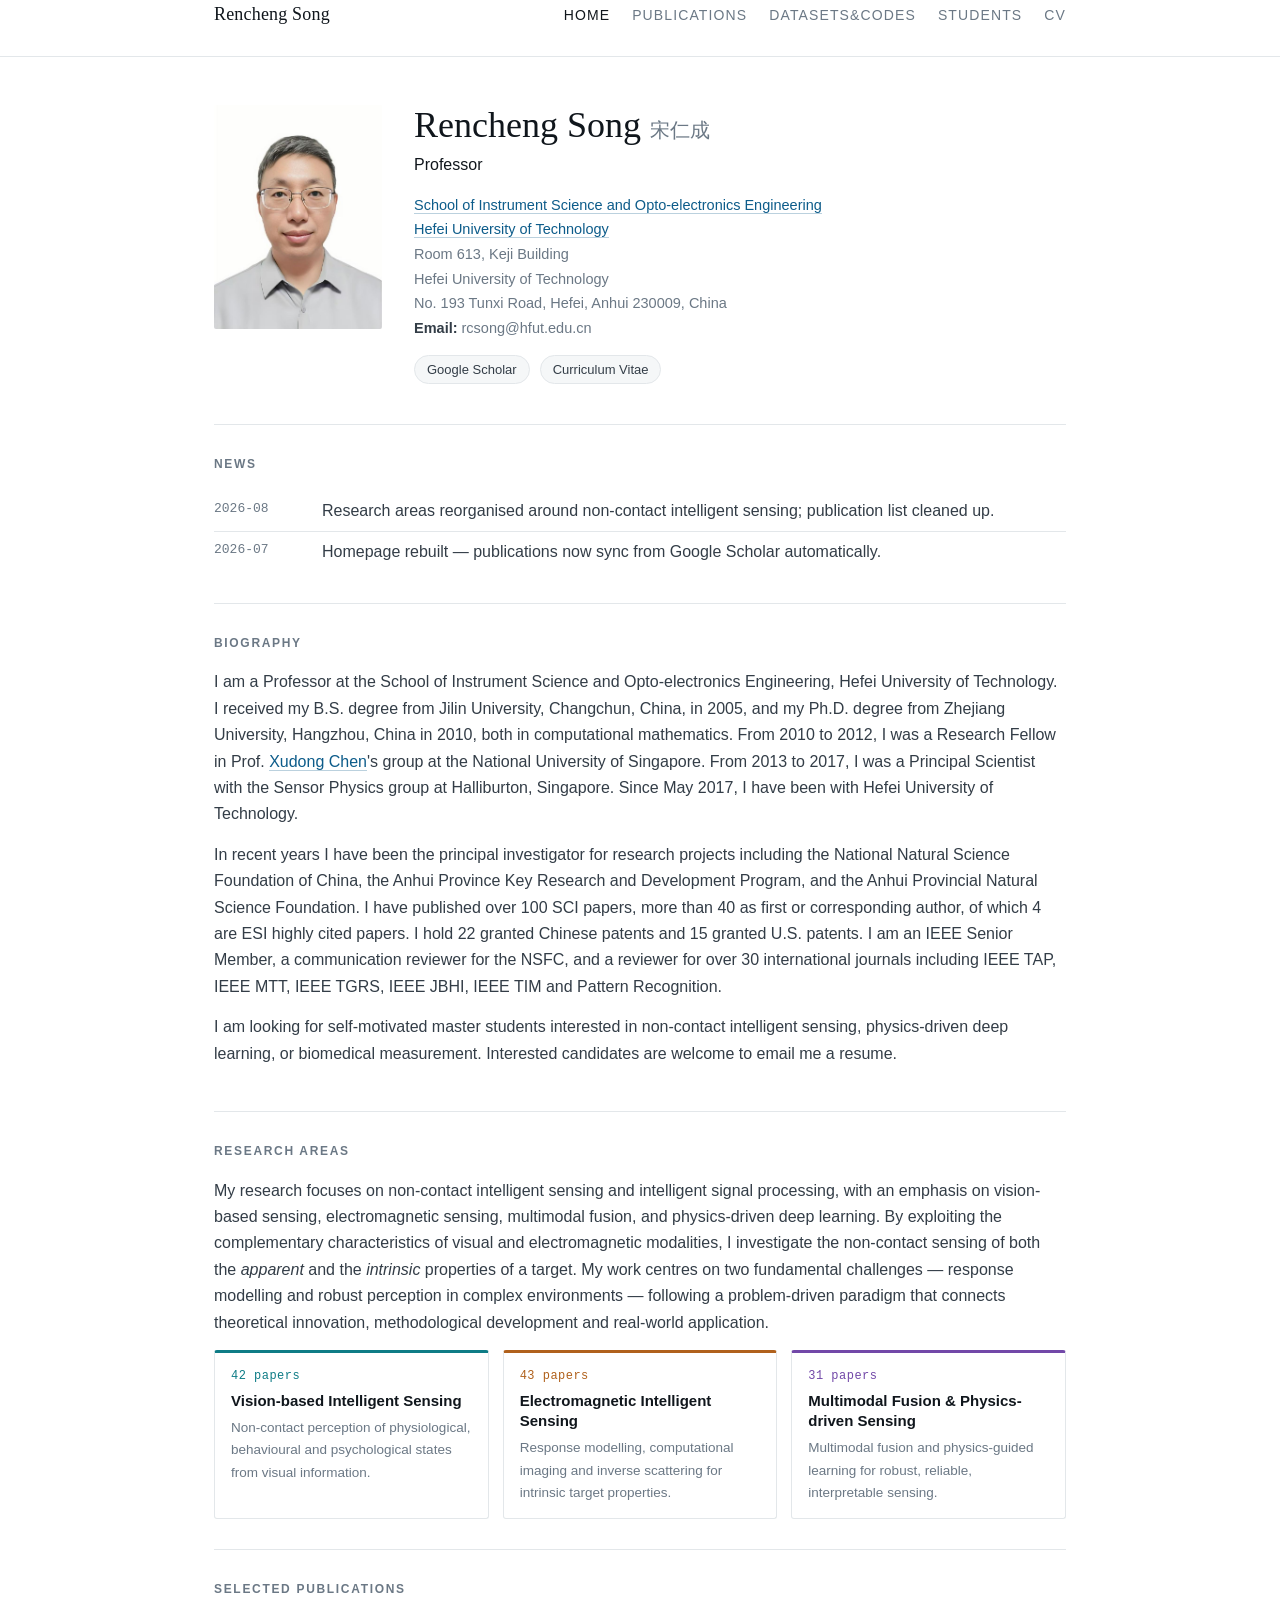
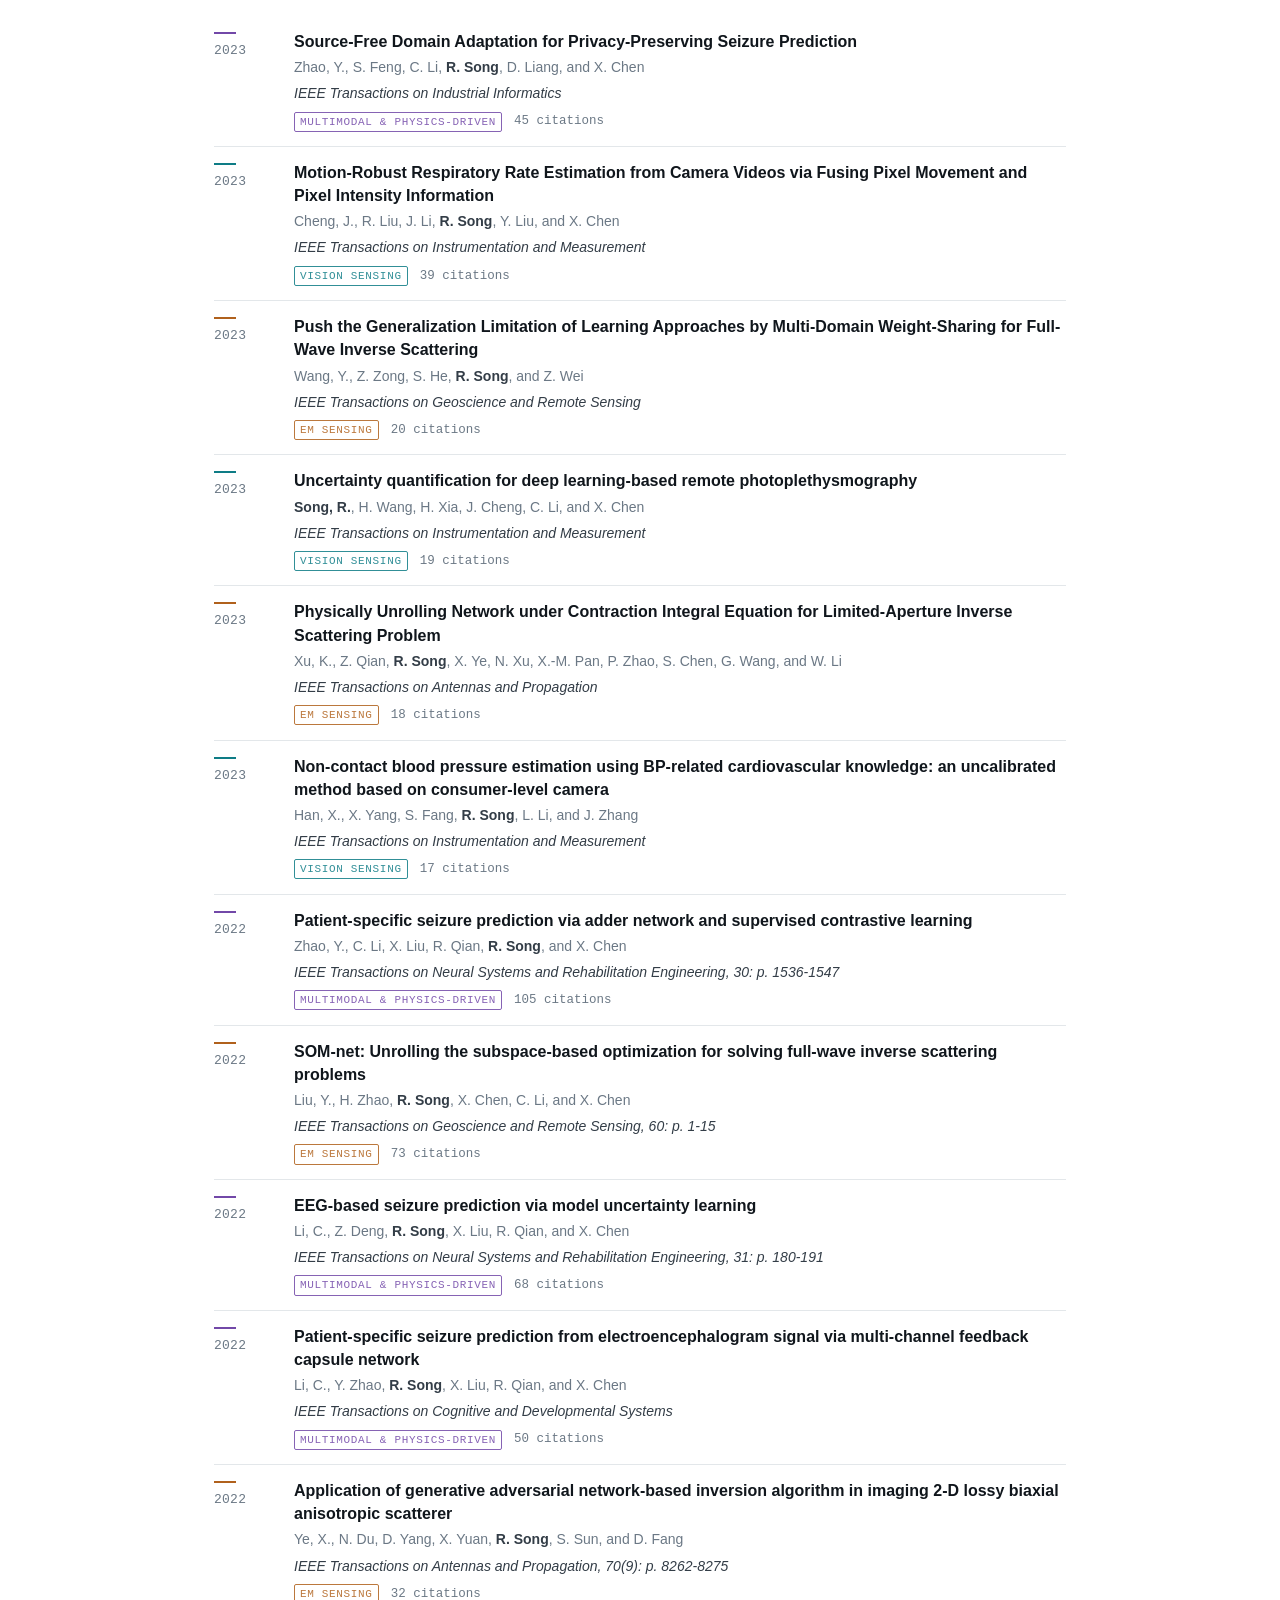
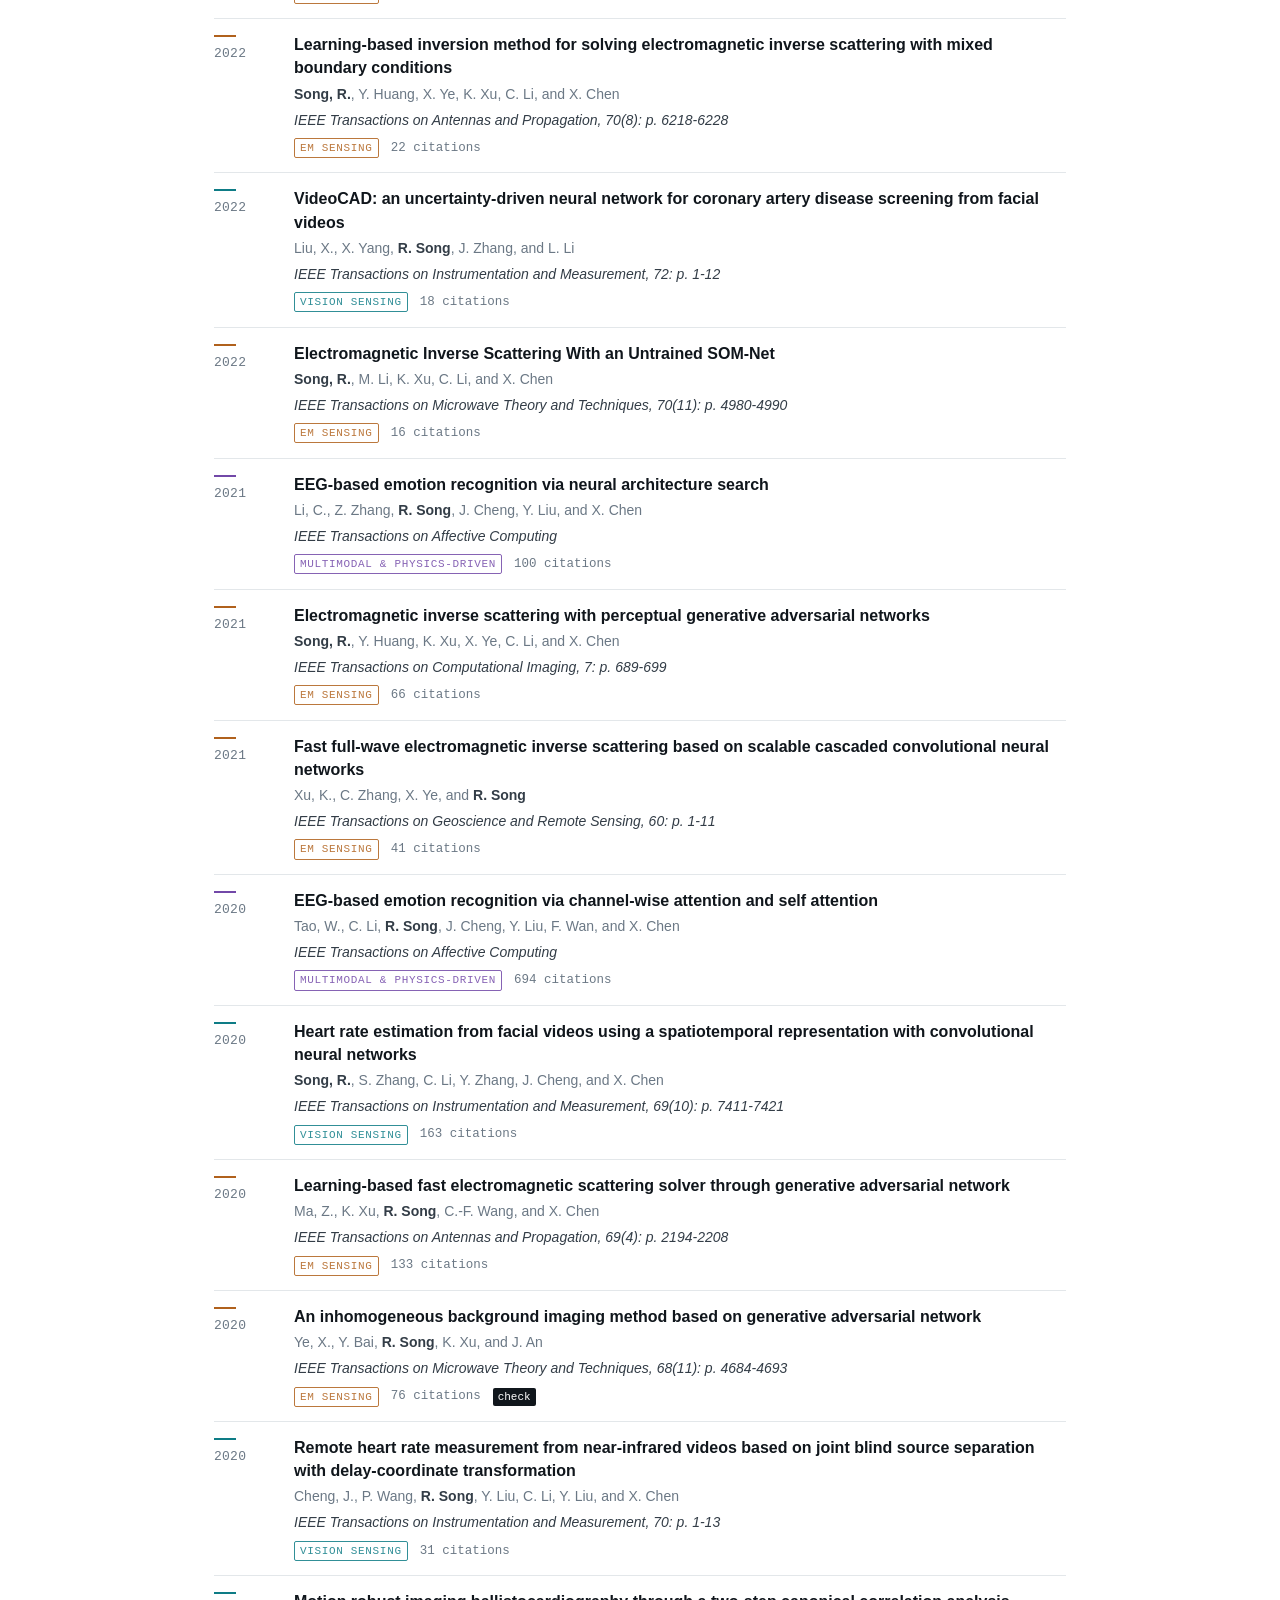
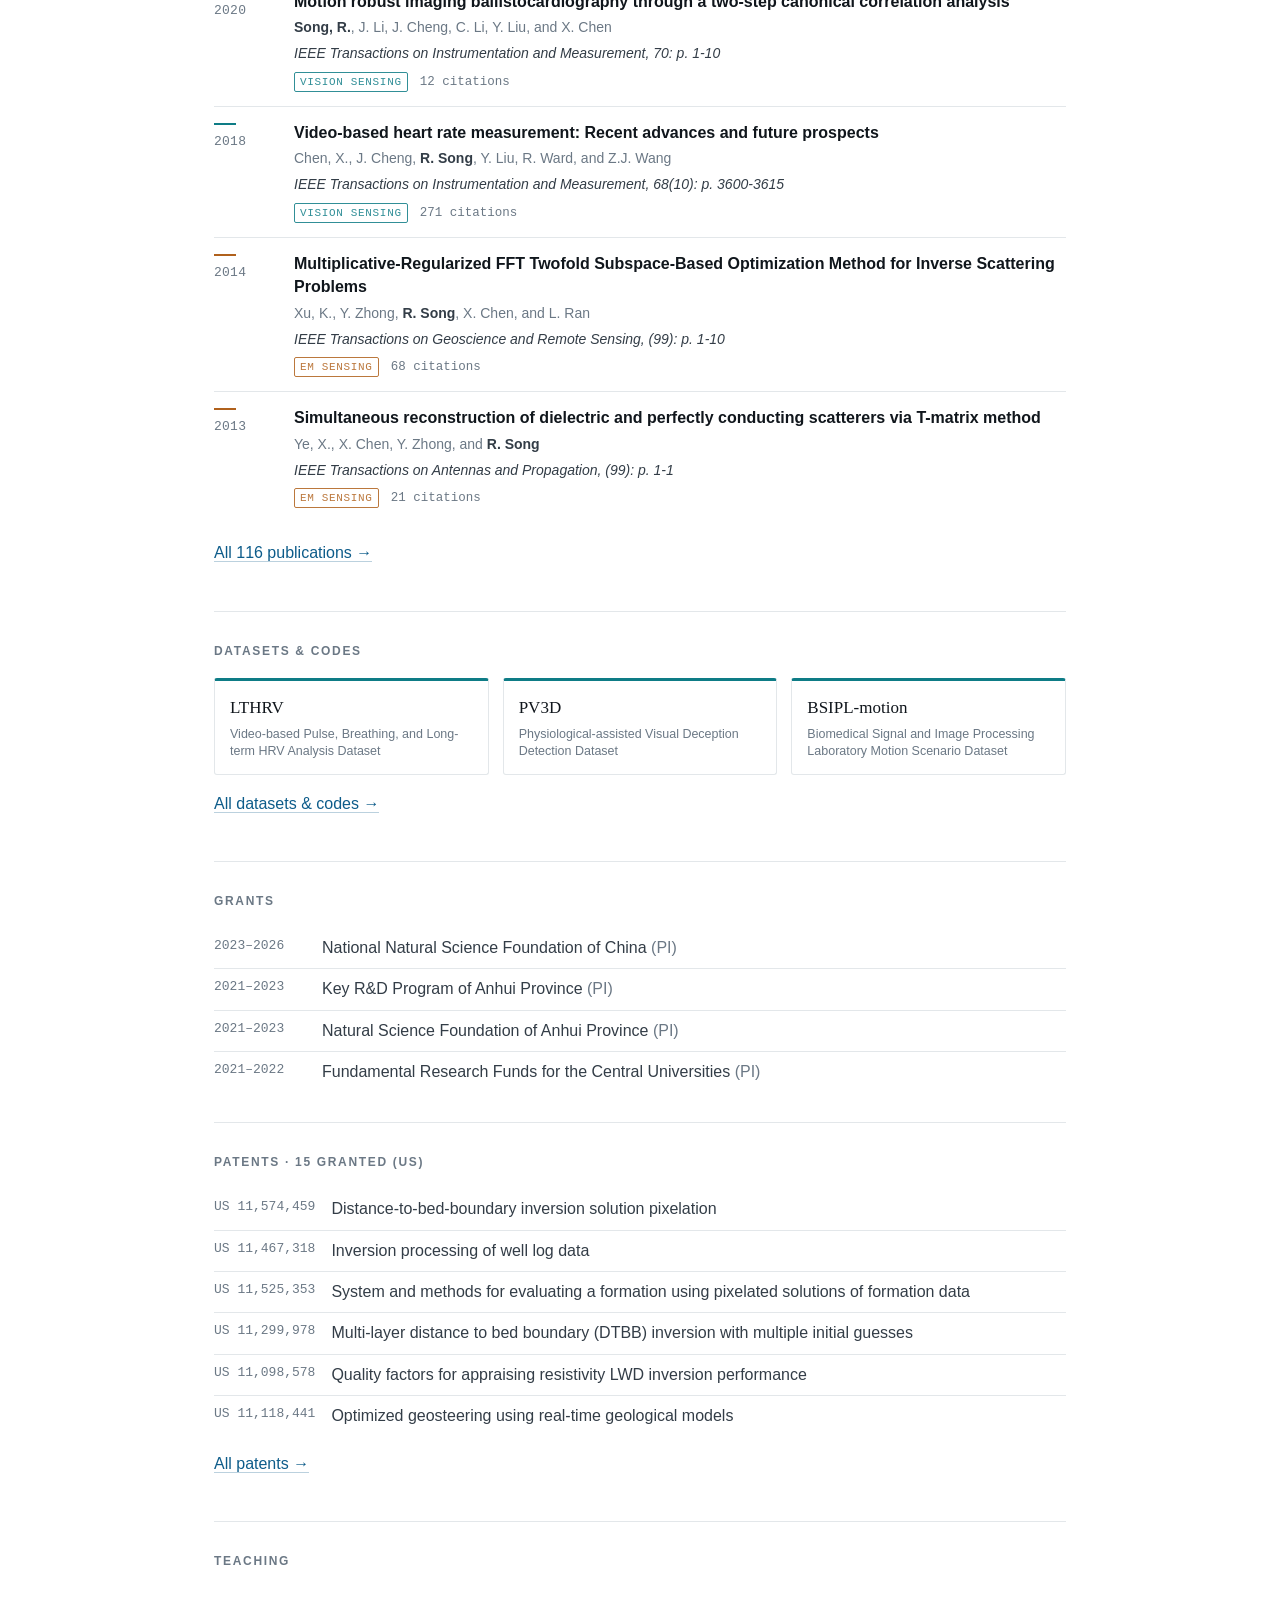
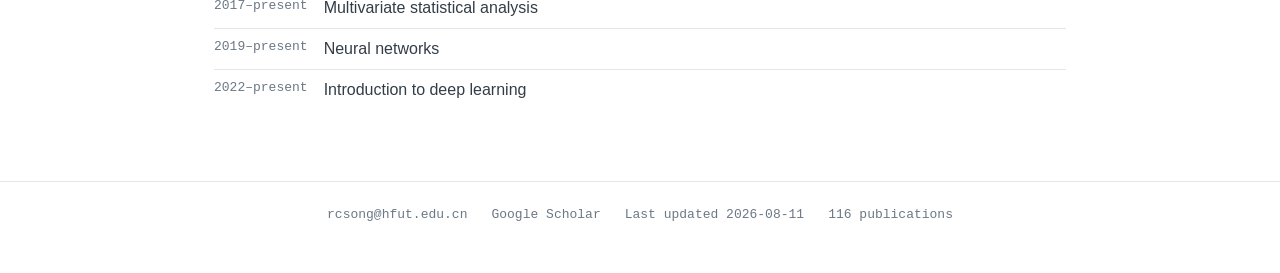
==== index.html @ c06c5b72 "build: regenerate pages" ====
<!DOCTYPE html>
<html lang="en">
<head>
<meta charset="utf-8">
<meta name="viewport" content="width=device-width, initial-scale=1">
<title>Rencheng Song — Professor, Hefei University of Technology</title>
<meta name="description" content="Rencheng Song (宋仁成), Professor at Hefei University of Technology. Intelligent perception, vision-based vital sign monitoring, electromagnetic inverse scattering.">
<link rel="canonical" href="https://renchengsong.github.io/">
<link rel="stylesheet" href="assets/css/style.css">
<meta property="og:title" content="Rencheng Song — Professor, Hefei University of Technology">
<meta property="og:type" content="profile">
<meta property="og:url" content="https://renchengsong.github.io/">
<script type="application/ld+json">{"@context": "https://schema.org", "@type": "Person", "name": "Rencheng Song", "alternateName": "宋仁成", "jobTitle": "Professor", "email": "mailto:rcsong@hfut.edu.cn", "url": "https://renchengsong.github.io", "affiliation": {"@type": "Organization", "name": "Hefei University of Technology"}, "sameAs": ["https://scholar.google.com/citations?user=GH-rVCUAAAAJ&hl=en"], "knowsAbout": ["Vision-based Intelligent Sensing", "Electromagnetic Intelligent Sensing", "Multimodal Fusion & Physics-driven Sensing"], "description": "116 peer-reviewed publications."}</script>
</head>
<body>

<div class="topbar"><div class="wrap">
  <a class="brand" href="index.html">Rencheng Song</a>
  <nav>
    <a href="index.html" aria-current="page">Home</a>
    <a href="publications.html">Publications</a>
    <a href="resources.html">Datasets&amp;Codes</a>
    <a href="students.html">Students</a>
    <a href="pdfs/Song_cv_hfut.pdf">CV</a>
  </nav>
</div></div>

<main class="wrap">
<div class="hero">
  <img src="pic/p2.jpeg" alt="Portrait of Rencheng Song" width="168" height="224">
  <div>
    <h1>Rencheng Song <span class="han">宋仁成</span></h1>
    <div class="role">Professor</div>
    <div class="meta">
<a href="https://yqkx.hfut.edu.cn/">School of Instrument Science and Opto-electronics Engineering</a><br><a href="https://en.hfut.edu.cn/">Hefei University of Technology</a><br>Room 613, Keji Building<br>Hefei University of Technology<br>No. 193 Tunxi Road, Hefei, Anhui 230009, China<br>      <strong>Email:</strong> rcsong@hfut.edu.cn
    </div>
    <div class="idlinks">
<a href="https://scholar.google.com/citations?user=GH-rVCUAAAAJ&amp;hl=en">Google Scholar</a><a href="pdfs/Song_cv_hfut.pdf">Curriculum Vitae</a>    </div>
  </div>
</div>

<section>
  <h2>News</h2>
  <ul class="plainlist">
<li><span class="when">2026-08</span><span>Research areas reorganised around non-contact intelligent sensing; publication list cleaned up.</span></li><li><span class="when">2026-07</span><span>Homepage rebuilt — publications now sync from Google Scholar automatically.</span></li>  </ul>
</section>

<section>
  <h2>Biography</h2>
  <p>I am a Professor at the School of Instrument Science and Opto-electronics Engineering,
Hefei University of Technology. I received my B.S. degree from Jilin University, Changchun,
China, in 2005, and my Ph.D. degree from Zhejiang University, Hangzhou, China in 2010, both
in computational mathematics. From 2010 to 2012, I was a Research Fellow in Prof.
<a href="https://www.ece.nus.edu.sg/stfpage/elechenx/">Xudong Chen</a>'s group at the National
University of Singapore. From 2013 to 2017, I was a Principal Scientist with the Sensor Physics
group at Halliburton, Singapore. Since May 2017, I have been with Hefei University of Technology.
</p>
  <p>In recent years I have been the principal investigator for research projects including the
National Natural Science Foundation of China, the Anhui Province Key Research and Development
Program, and the Anhui Provincial Natural Science Foundation. I have published over 100 SCI
papers, more than 40 as first or corresponding author, of which 4 are ESI highly cited papers.
I hold 22 granted Chinese patents and 15 granted U.S. patents. I am an IEEE Senior Member, a
communication reviewer for the NSFC, and a reviewer for over 30 international journals including
IEEE TAP, IEEE MTT, IEEE TGRS, IEEE JBHI, IEEE TIM and Pattern Recognition.
</p>
  <p>I am looking for self-motivated master students interested in non-contact intelligent sensing,
physics-driven deep learning, or biomedical measurement. Interested candidates are welcome to
email me a resume.
</p>
</section>

<section>
  <h2>Research areas</h2>
  <p>My research focuses on non-contact intelligent sensing and intelligent signal processing, with an
emphasis on vision-based sensing, electromagnetic sensing, multimodal fusion, and physics-driven
deep learning. By exploiting the complementary characteristics of visual and electromagnetic
modalities, I investigate the non-contact sensing of both the <i>apparent</i> and the
<i>intrinsic</i> properties of a target. My work centres on two fundamental challenges — response
modelling and robust perception in complex environments — following a problem-driven paradigm that
connects theoretical innovation, methodological development and real-world application.
</p>
  <div class="areas">
    <div class="area" style="--c: #0e7c86">
      <div class="n">42 papers</div>
      <h4>Vision-based Intelligent Sensing</h4>
      <p>Non-contact perception of physiological, behavioural and psychological states from visual information.</p>
    </div>
    <div class="area" style="--c: #b0611c">
      <div class="n">43 papers</div>
      <h4>Electromagnetic Intelligent Sensing</h4>
      <p>Response modelling, computational imaging and inverse scattering for intrinsic target properties.</p>
    </div>
    <div class="area" style="--c: #7248a8">
      <div class="n">31 papers</div>
      <h4>Multimodal Fusion &amp; Physics-driven Sensing</h4>
      <p>Multimodal fusion and physics-guided learning for robust, reliable, interpretable sensing.</p>
    </div>
  </div>
</section>

<section>
  <h2>Selected publications</h2>
<ol class="pubs">
  <li class="pub" data-cat="fusion" style="--c: #7248a8">
    <div class="year">2023</div>
    <div>
      <div class="t">Source-Free Domain Adaptation for Privacy-Preserving Seizure Prediction</div>
      <div class="a">Zhao, Y., S. Feng, C. Li, <span class="me">R. Song</span>, D. Liang, and X. Chen</div>
      <div class="v">IEEE Transactions on Industrial Informatics</div>
      <div class="x">
        <span class="tag">Multimodal &amp; physics-driven</span>
<span class="cited">45 citations</span>      </div>
    </div>
  </li>
  <li class="pub" data-cat="vision" style="--c: #0e7c86">
    <div class="year">2023</div>
    <div>
      <div class="t">Motion-Robust Respiratory Rate Estimation from Camera Videos via Fusing Pixel Movement and Pixel Intensity Information</div>
      <div class="a">Cheng, J., R. Liu, J. Li, <span class="me">R. Song</span>, Y. Liu, and X. Chen</div>
      <div class="v">IEEE Transactions on Instrumentation and Measurement</div>
      <div class="x">
        <span class="tag">Vision sensing</span>
<span class="cited">39 citations</span>      </div>
    </div>
  </li>
  <li class="pub" data-cat="em" style="--c: #b0611c">
    <div class="year">2023</div>
    <div>
      <div class="t">Push the Generalization Limitation of Learning Approaches by Multi-Domain Weight-Sharing for Full-Wave Inverse Scattering</div>
      <div class="a">Wang, Y., Z. Zong, S. He, <span class="me">R. Song</span>, and Z. Wei</div>
      <div class="v">IEEE Transactions on Geoscience and Remote Sensing</div>
      <div class="x">
        <span class="tag">EM sensing</span>
<span class="cited">20 citations</span>      </div>
    </div>
  </li>
  <li class="pub" data-cat="vision" style="--c: #0e7c86">
    <div class="year">2023</div>
    <div>
      <div class="t">Uncertainty quantification for deep learning-based remote photoplethysmography</div>
      <div class="a"><span class="me">Song, R.</span>, H. Wang, H. Xia, J. Cheng, C. Li, and X. Chen</div>
      <div class="v">IEEE Transactions on Instrumentation and Measurement</div>
      <div class="x">
        <span class="tag">Vision sensing</span>
<span class="cited">19 citations</span>      </div>
    </div>
  </li>
  <li class="pub" data-cat="em" style="--c: #b0611c">
    <div class="year">2023</div>
    <div>
      <div class="t">Physically Unrolling Network under Contraction Integral Equation for Limited-Aperture Inverse Scattering Problem</div>
      <div class="a">Xu, K., Z. Qian, <span class="me">R. Song</span>, X. Ye, N. Xu, X.-M. Pan, P. Zhao, S. Chen, G. Wang, and W. Li</div>
      <div class="v">IEEE Transactions on Antennas and Propagation</div>
      <div class="x">
        <span class="tag">EM sensing</span>
<span class="cited">18 citations</span>      </div>
    </div>
  </li>
  <li class="pub" data-cat="vision" style="--c: #0e7c86">
    <div class="year">2023</div>
    <div>
      <div class="t">Non-contact blood pressure estimation using BP-related cardiovascular knowledge: an uncalibrated method based on consumer-level camera</div>
      <div class="a">Han, X., X. Yang, S. Fang, <span class="me">R. Song</span>, L. Li, and J. Zhang</div>
      <div class="v">IEEE Transactions on Instrumentation and Measurement</div>
      <div class="x">
        <span class="tag">Vision sensing</span>
<span class="cited">17 citations</span>      </div>
    </div>
  </li>
  <li class="pub" data-cat="fusion" style="--c: #7248a8">
    <div class="year">2022</div>
    <div>
      <div class="t">Patient-specific seizure prediction via adder network and supervised contrastive learning</div>
      <div class="a">Zhao, Y., C. Li, X. Liu, R. Qian, <span class="me">R. Song</span>, and X. Chen</div>
      <div class="v">IEEE Transactions on Neural Systems and Rehabilitation Engineering, 30: p. 1536-1547</div>
      <div class="x">
        <span class="tag">Multimodal &amp; physics-driven</span>
<span class="cited">105 citations</span>      </div>
    </div>
  </li>
  <li class="pub" data-cat="em" style="--c: #b0611c">
    <div class="year">2022</div>
    <div>
      <div class="t">SOM-net: Unrolling the subspace-based optimization for solving full-wave inverse scattering problems</div>
      <div class="a">Liu, Y., H. Zhao, <span class="me">R. Song</span>, X. Chen, C. Li, and X. Chen</div>
      <div class="v">IEEE Transactions on Geoscience and Remote Sensing, 60: p. 1-15</div>
      <div class="x">
        <span class="tag">EM sensing</span>
<span class="cited">73 citations</span>      </div>
    </div>
  </li>
  <li class="pub" data-cat="fusion" style="--c: #7248a8">
    <div class="year">2022</div>
    <div>
      <div class="t">EEG-based seizure prediction via model uncertainty learning</div>
      <div class="a">Li, C., Z. Deng, <span class="me">R. Song</span>, X. Liu, R. Qian, and X. Chen</div>
      <div class="v">IEEE Transactions on Neural Systems and Rehabilitation Engineering, 31: p. 180-191</div>
      <div class="x">
        <span class="tag">Multimodal &amp; physics-driven</span>
<span class="cited">68 citations</span>      </div>
    </div>
  </li>
  <li class="pub" data-cat="fusion" style="--c: #7248a8">
    <div class="year">2022</div>
    <div>
      <div class="t">Patient-specific seizure prediction from electroencephalogram signal via multi-channel feedback capsule network</div>
      <div class="a">Li, C., Y. Zhao, <span class="me">R. Song</span>, X. Liu, R. Qian, and X. Chen</div>
      <div class="v">IEEE Transactions on Cognitive and Developmental Systems</div>
      <div class="x">
        <span class="tag">Multimodal &amp; physics-driven</span>
<span class="cited">50 citations</span>      </div>
    </div>
  </li>
  <li class="pub" data-cat="em" style="--c: #b0611c">
    <div class="year">2022</div>
    <div>
      <div class="t">Application of generative adversarial network-based inversion algorithm in imaging 2-D lossy biaxial anisotropic scatterer</div>
      <div class="a">Ye, X., N. Du, D. Yang, X. Yuan, <span class="me">R. Song</span>, S. Sun, and D. Fang</div>
      <div class="v">IEEE Transactions on Antennas and Propagation, 70(9): p. 8262-8275</div>
      <div class="x">
        <span class="tag">EM sensing</span>
<span class="cited">32 citations</span>      </div>
    </div>
  </li>
  <li class="pub" data-cat="em" style="--c: #b0611c">
    <div class="year">2022</div>
    <div>
      <div class="t">Learning-based inversion method for solving electromagnetic inverse scattering with mixed boundary conditions</div>
      <div class="a"><span class="me">Song, R.</span>, Y. Huang, X. Ye, K. Xu, C. Li, and X. Chen</div>
      <div class="v">IEEE Transactions on Antennas and Propagation, 70(8): p. 6218-6228</div>
      <div class="x">
        <span class="tag">EM sensing</span>
<span class="cited">22 citations</span>      </div>
    </div>
  </li>
  <li class="pub" data-cat="vision" style="--c: #0e7c86">
    <div class="year">2022</div>
    <div>
      <div class="t">VideoCAD: an uncertainty-driven neural network for coronary artery disease screening from facial videos</div>
      <div class="a">Liu, X., X. Yang, <span class="me">R. Song</span>, J. Zhang, and L. Li</div>
      <div class="v">IEEE Transactions on Instrumentation and Measurement, 72: p. 1-12</div>
      <div class="x">
        <span class="tag">Vision sensing</span>
<span class="cited">18 citations</span>      </div>
    </div>
  </li>
  <li class="pub" data-cat="em" style="--c: #b0611c">
    <div class="year">2022</div>
    <div>
      <div class="t">Electromagnetic Inverse Scattering With an Untrained SOM-Net</div>
      <div class="a"><span class="me">Song, R.</span>, M. Li, K. Xu, C. Li, and X. Chen</div>
      <div class="v">IEEE Transactions on Microwave Theory and Techniques, 70(11): p. 4980-4990</div>
      <div class="x">
        <span class="tag">EM sensing</span>
<span class="cited">16 citations</span>      </div>
    </div>
  </li>
  <li class="pub" data-cat="fusion" style="--c: #7248a8">
    <div class="year">2021</div>
    <div>
      <div class="t">EEG-based emotion recognition via neural architecture search</div>
      <div class="a">Li, C., Z. Zhang, <span class="me">R. Song</span>, J. Cheng, Y. Liu, and X. Chen</div>
      <div class="v">IEEE Transactions on Affective Computing</div>
      <div class="x">
        <span class="tag">Multimodal &amp; physics-driven</span>
<span class="cited">100 citations</span>      </div>
    </div>
  </li>
  <li class="pub" data-cat="em" style="--c: #b0611c">
    <div class="year">2021</div>
    <div>
      <div class="t">Electromagnetic inverse scattering with perceptual generative adversarial networks</div>
      <div class="a"><span class="me">Song, R.</span>, Y. Huang, K. Xu, X. Ye, C. Li, and X. Chen</div>
      <div class="v">IEEE Transactions on Computational Imaging, 7: p. 689-699</div>
      <div class="x">
        <span class="tag">EM sensing</span>
<span class="cited">66 citations</span>      </div>
    </div>
  </li>
  <li class="pub" data-cat="em" style="--c: #b0611c">
    <div class="year">2021</div>
    <div>
      <div class="t">Fast full-wave electromagnetic inverse scattering based on scalable cascaded convolutional neural networks</div>
      <div class="a">Xu, K., C. Zhang, X. Ye, and <span class="me">R. Song</span></div>
      <div class="v">IEEE Transactions on Geoscience and Remote Sensing, 60: p. 1-11</div>
      <div class="x">
        <span class="tag">EM sensing</span>
<span class="cited">41 citations</span>      </div>
    </div>
  </li>
  <li class="pub" data-cat="fusion" style="--c: #7248a8">
    <div class="year">2020</div>
    <div>
      <div class="t">EEG-based emotion recognition via channel-wise attention and self attention</div>
      <div class="a">Tao, W., C. Li, <span class="me">R. Song</span>, J. Cheng, Y. Liu, F. Wan, and X. Chen</div>
      <div class="v">IEEE Transactions on Affective Computing</div>
      <div class="x">
        <span class="tag">Multimodal &amp; physics-driven</span>
<span class="cited">694 citations</span>      </div>
    </div>
  </li>
  <li class="pub" data-cat="vision" style="--c: #0e7c86">
    <div class="year">2020</div>
    <div>
      <div class="t">Heart rate estimation from facial videos using a spatiotemporal representation with convolutional neural networks</div>
      <div class="a"><span class="me">Song, R.</span>, S. Zhang, C. Li, Y. Zhang, J. Cheng, and X. Chen</div>
      <div class="v">IEEE Transactions on Instrumentation and Measurement, 69(10): p. 7411-7421</div>
      <div class="x">
        <span class="tag">Vision sensing</span>
<span class="cited">163 citations</span>      </div>
    </div>
  </li>
  <li class="pub" data-cat="em" style="--c: #b0611c">
    <div class="year">2020</div>
    <div>
      <div class="t">Learning-based fast electromagnetic scattering solver through generative adversarial network</div>
      <div class="a">Ma, Z., K. Xu, <span class="me">R. Song</span>, C.-F. Wang, and X. Chen</div>
      <div class="v">IEEE Transactions on Antennas and Propagation, 69(4): p. 2194-2208</div>
      <div class="x">
        <span class="tag">EM sensing</span>
<span class="cited">133 citations</span>      </div>
    </div>
  </li>
  <li class="pub" data-cat="em" style="--c: #b0611c">
    <div class="year">2020</div>
    <div>
      <div class="t">An inhomogeneous background imaging method based on generative adversarial network</div>
      <div class="a">Ye, X., Y. Bai, <span class="me">R. Song</span>, K. Xu, and J. An</div>
      <div class="v">IEEE Transactions on Microwave Theory and Techniques, 68(11): p. 4684-4693</div>
      <div class="x">
        <span class="tag">EM sensing</span>
<span class="cited">76 citations</span><span class="newflag">check</span>      </div>
    </div>
  </li>
  <li class="pub" data-cat="vision" style="--c: #0e7c86">
    <div class="year">2020</div>
    <div>
      <div class="t">Remote heart rate measurement from near-infrared videos based on joint blind source separation with delay-coordinate transformation</div>
      <div class="a">Cheng, J., P. Wang, <span class="me">R. Song</span>, Y. Liu, C. Li, Y. Liu, and X. Chen</div>
      <div class="v">IEEE Transactions on Instrumentation and Measurement, 70: p. 1-13</div>
      <div class="x">
        <span class="tag">Vision sensing</span>
<span class="cited">31 citations</span>      </div>
    </div>
  </li>
  <li class="pub" data-cat="vision" style="--c: #0e7c86">
    <div class="year">2020</div>
    <div>
      <div class="t">Motion robust imaging ballistocardiography through a two-step canonical correlation analysis</div>
      <div class="a"><span class="me">Song, R.</span>, J. Li, J. Cheng, C. Li, Y. Liu, and X. Chen</div>
      <div class="v">IEEE Transactions on Instrumentation and Measurement, 70: p. 1-10</div>
      <div class="x">
        <span class="tag">Vision sensing</span>
<span class="cited">12 citations</span>      </div>
    </div>
  </li>
  <li class="pub" data-cat="vision" style="--c: #0e7c86">
    <div class="year">2018</div>
    <div>
      <div class="t">Video-based heart rate measurement: Recent advances and future prospects</div>
      <div class="a">Chen, X., J. Cheng, <span class="me">R. Song</span>, Y. Liu, R. Ward, and Z.J. Wang</div>
      <div class="v">IEEE Transactions on Instrumentation and Measurement, 68(10): p. 3600-3615</div>
      <div class="x">
        <span class="tag">Vision sensing</span>
<span class="cited">271 citations</span>      </div>
    </div>
  </li>
  <li class="pub" data-cat="em" style="--c: #b0611c">
    <div class="year">2014</div>
    <div>
      <div class="t">Multiplicative-Regularized FFT Twofold Subspace-Based Optimization Method for Inverse Scattering Problems</div>
      <div class="a">Xu, K., Y. Zhong, <span class="me">R. Song</span>, X. Chen, and L. Ran</div>
      <div class="v">IEEE Transactions on Geoscience and Remote Sensing, (99): p. 1-10</div>
      <div class="x">
        <span class="tag">EM sensing</span>
<span class="cited">68 citations</span>      </div>
    </div>
  </li>
  <li class="pub" data-cat="em" style="--c: #b0611c">
    <div class="year">2013</div>
    <div>
      <div class="t">Simultaneous reconstruction of dielectric and perfectly conducting scatterers via T-matrix method</div>
      <div class="a">Ye, X., X. Chen, Y. Zhong, and <span class="me">R. Song</span></div>
      <div class="v">IEEE Transactions on Antennas and Propagation, (99): p. 1-1</div>
      <div class="x">
        <span class="tag">EM sensing</span>
<span class="cited">21 citations</span>      </div>
    </div>
  </li>
</ol>  <p style="margin-top:18px"><a href="publications.html">All 116 publications &rarr;</a></p>
</section>

<section>
  <h2>Datasets &amp; Codes</h2>
  <div class="res-mini">
    <a href="datasets/LTHRV/index.html" style="--c: #0e7c86">
      <span class="nm">LTHRV</span>
      <span class="ds">Video-based Pulse, Breathing, and Long-term HRV Analysis Dataset</span>
    </a>
    <a href="datasets/PV3D/PV3D.html" style="--c: #0e7c86">
      <span class="nm">PV3D</span>
      <span class="ds">Physiological-assisted Visual Deception Detection Dataset</span>
    </a>
    <a href="datasets/BSIPL-motion/index.html" style="--c: #0e7c86">
      <span class="nm">BSIPL-motion</span>
      <span class="ds">Biomedical Signal and Image Processing Laboratory Motion Scenario Dataset</span>
    </a>
  </div>
  <p style="margin-top:16px"><a href="resources.html">All datasets &amp; codes &rarr;</a></p>
</section>

<section>
  <h2>Grants</h2>
  <ul class="plainlist">
<li><span class="when">2023–2026</span><span>National Natural Science Foundation of China <span class="corr">(PI)</span></span></li><li><span class="when">2021–2023</span><span>Key R&amp;D Program of Anhui Province <span class="corr">(PI)</span></span></li><li><span class="when">2021–2023</span><span>Natural Science Foundation of Anhui Province <span class="corr">(PI)</span></span></li><li><span class="when">2021–2022</span><span>Fundamental Research Funds for the Central Universities <span class="corr">(PI)</span></span></li>  </ul>
</section>

<section>
  <h2>Patents &middot; 15 granted (US)</h2>
  <ul class="plainlist">
<li><span class="when">US 11,574,459</span><span>Distance-to-bed-boundary inversion solution pixelation</span></li><li><span class="when">US 11,467,318</span><span>Inversion processing of well log data</span></li><li><span class="when">US 11,525,353</span><span>System and methods for evaluating a formation using pixelated solutions of formation data</span></li><li><span class="when">US 11,299,978</span><span>Multi-layer distance to bed boundary (DTBB) inversion with multiple initial guesses</span></li><li><span class="when">US 11,098,578</span><span>Quality factors for appraising resistivity LWD inversion performance</span></li><li><span class="when">US 11,118,441</span><span>Optimized geosteering using real-time geological models</span></li>  </ul>
<p style="margin-top:14px"><a href="publications.html#patents">All patents &rarr;</a></p></section>

<section>
  <h2>Teaching</h2>
  <ul class="plainlist">
<li><span class="when">2017–present</span><span>Multivariate statistical analysis</span></li><li><span class="when">2019–present</span><span>Neural networks</span></li><li><span class="when">2022–present</span><span>Introduction to deep learning</span></li>  </ul>
</section>
</main>

<footer><div class="wrap" style="display:flex;flex-wrap:wrap;gap:10px 24px;padding:0">
  <span>rcsong@hfut.edu.cn</span>
  <a href="https://scholar.google.com/citations?user=GH-rVCUAAAAJ&amp;hl=en">Google Scholar</a>
  <span>Last updated 2026-08-11</span>
  <span>116 publications</span>
</div></footer>

</body>
</html>
---- assets/css/style.css ----
/* Rencheng Song — homepage
   设计约束：零外部请求（不加载 Google Fonts，国内打开快）、
   信息密度高、三个研究方向用颜色标记贯穿全站。 */

:root {
  --ink:      #10161c;
  --body:     #333d47;
  --muted:    #6b7885;
  --rule:     #e3e7ea;
  --paper:    #ffffff;
  --panel:    #f5f7f8;
  --link:     #0d5c8a;

  --cat-vision: #0e7c86;
  --cat-fusion: #7248a8;
  --cat-em:     #b0611c;

  --serif: Georgia, "Times New Roman", "Songti SC", serif;
  --sans:  -apple-system, BlinkMacSystemFont, "Segoe UI", "PingFang SC",
           "Hiragino Sans GB", "Microsoft YaHei", Roboto, Helvetica, Arial, sans-serif;
  --mono:  ui-monospace, SFMono-Regular, "SF Mono", Menlo, Consolas, monospace;

  --w: 900px;
}

* { box-sizing: border-box; }

html { -webkit-text-size-adjust: 100%; }

body {
  margin: 0;
  background: var(--paper);
  color: var(--body);
  font-family: var(--sans);
  font-size: 16px;
  line-height: 1.65;
}

a { color: var(--link); text-decoration: none; border-bottom: 1px solid rgba(13,92,138,.28); }
a:hover { border-bottom-color: var(--link); }
a:focus-visible { outline: 2px solid var(--link); outline-offset: 2px; border-radius: 2px; }

.wrap { max-width: var(--w); margin: 0 auto; padding: 0 24px; }

/* ---------- 顶栏 ---------- */
.topbar {
  border-bottom: 1px solid var(--rule);
  position: sticky; top: 0; z-index: 10;
  background: rgba(255,255,255,.94);
  backdrop-filter: saturate(150%) blur(6px);
}
.topbar .wrap { display: flex; align-items: baseline; gap: 28px; height: 56px; }
.brand {
  font-family: var(--serif); font-size: 18px; color: var(--ink);
  border: 0; letter-spacing: .01em;
}
.topbar nav { margin-left: auto; display: flex; gap: 22px; }
.topbar nav a {
  border: 0; color: var(--muted); font-size: 14px;
  text-transform: uppercase; letter-spacing: .08em;
}
.topbar nav a:hover, .topbar nav a[aria-current="page"] { color: var(--ink); }

/* ---------- 头部名片 ---------- */
.hero { display: grid; grid-template-columns: 168px 1fr; gap: 32px; padding: 48px 0 40px; }
.hero img { width: 168px; height: 224px; object-fit: cover; border-radius: 2px; display: block; }
.hero h1 {
  font-family: var(--serif); font-weight: 400; font-size: 36px;
  color: var(--ink); margin: 0 0 2px; line-height: 1.15;
}
.hero .han { font-size: 20px; color: var(--muted); font-family: var(--serif); }
.hero .role { margin: 6px 0 14px; color: var(--ink); }
.meta { font-size: 14.5px; color: var(--muted); line-height: 1.7; }
.meta strong { color: var(--body); font-weight: 600; }
.idlinks { margin-top: 14px; display: flex; flex-wrap: wrap; gap: 10px; }
.idlinks a {
  border: 1px solid var(--rule); border-radius: 999px; padding: 3px 12px;
  font-size: 13px; color: var(--body); background: var(--panel);
}
.idlinks a:hover { border-color: var(--link); color: var(--link); }

/* ---------- 区块 ---------- */
section { padding: 30px 0; border-top: 1px solid var(--rule); }
h2 {
  font-family: var(--sans); font-size: 12px; font-weight: 700;
  letter-spacing: .14em; text-transform: uppercase; color: var(--muted);
  margin: 0 0 16px;
}
h3 { font-family: var(--serif); font-weight: 400; font-size: 20px; color: var(--ink); margin: 26px 0 12px; }
p { margin: 0 0 14px; }

.plainlist { list-style: none; margin: 0; padding: 0; }
.plainlist li { padding: 7px 0; border-bottom: 1px solid var(--rule); display: flex; gap: 16px; }
.plainlist li:last-child { border-bottom: 0; }
.plainlist .when { font-family: var(--mono); font-size: 13px; color: var(--muted); white-space: nowrap; min-width: 92px; }

/* ---------- 方向卡片 ---------- */
.areas { display: grid; grid-template-columns: repeat(3, 1fr); gap: 14px; }
.area { border: 1px solid var(--rule); border-top: 3px solid var(--c); border-radius: 3px; padding: 14px 16px; }
.area .n { font-family: var(--mono); font-size: 12px; color: var(--c); letter-spacing: .04em; }
.area h4 { margin: 4px 0 6px; font-size: 15px; color: var(--ink); font-weight: 600; line-height: 1.35; }
.area p { font-size: 13.5px; color: var(--muted); margin: 0; }

/* ---------- 论文列表（签名元素：左侧年份刻度） ---------- */
.filters { display: flex; flex-wrap: wrap; gap: 8px; margin-bottom: 20px; }
.filters button {
  font: inherit; font-size: 13.5px; cursor: pointer;
  background: var(--paper); color: var(--body);
  border: 1px solid var(--rule); border-radius: 999px; padding: 4px 14px;
}
.filters button .dot {
  display: inline-block; width: 7px; height: 7px; border-radius: 50%;
  margin-right: 7px; vertical-align: 1px; background: var(--c, var(--muted));
}
.filters button[aria-pressed="true"] { background: var(--ink); color: #fff; border-color: var(--ink); }
.filters button:hover { border-color: var(--muted); }

.pubs { list-style: none; margin: 0; padding: 0; }
.pub {
  display: grid; grid-template-columns: 62px 1fr; gap: 18px;
  padding: 14px 0; border-bottom: 1px solid var(--rule);
}
.pub:last-child { border-bottom: 0; }
.pub .year {
  font-family: var(--mono); font-size: 13px; color: var(--muted);
  padding-top: 2px; letter-spacing: .02em;
}
.pub .year::before {
  content: ""; display: block; width: 22px; height: 2px;
  background: var(--c, var(--rule)); margin-bottom: 6px;
}
.pub .t { color: var(--ink); font-weight: 600; line-height: 1.45; }
.pub .a { font-size: 14px; color: var(--muted); margin-top: 3px; }
.pub .a .me { color: var(--body); font-weight: 600; }
.pub .v { font-size: 14px; color: var(--body); margin-top: 3px; font-style: italic; }
.pub .x { margin-top: 6px; display: flex; flex-wrap: wrap; gap: 12px; align-items: center; font-size: 12.5px; }
.pub .x a { border: 0; font-family: var(--mono); }
.tag {
  font-family: var(--mono); font-size: 11px; letter-spacing: .06em; text-transform: uppercase;
  color: var(--c); border: 1px solid var(--c); border-radius: 2px; padding: 0 5px; opacity: .85;
}
.cited { font-family: var(--mono); color: var(--muted); }
.corr { color: var(--muted); }
.newflag { font-family: var(--mono); font-size: 11px; color: #fff; background: var(--ink); padding: 0 5px; border-radius: 2px; }

.empty { color: var(--muted); font-style: italic; padding: 24px 0; }

/* ---------- 学生 / 专利 ---------- */
.students { list-style: none; margin: 0; padding: 0; }
.students li { padding: 9px 0; border-bottom: 1px solid var(--rule); }
.students li:last-child { border-bottom: 0; }
.students .nm { color: var(--ink); font-weight: 600; }
.students .yr { font-family: var(--mono); font-size: 13px; color: var(--muted); margin-left: 8px; }
.students .hn { display: block; font-size: 13.5px; color: var(--cat-em); }

/* ---------- 页脚 ---------- */
footer {
  border-top: 1px solid var(--rule); margin-top: 40px; padding: 22px 0 48px;
  font-size: 13px; color: var(--muted); font-family: var(--mono);
  display: flex; flex-wrap: wrap; gap: 10px 24px;
}
footer a { color: var(--muted); border: 0; }
footer a:hover { color: var(--link); }

/* ---------- 响应式 ---------- */
@media (max-width: 720px) {
  .hero { grid-template-columns: 1fr; gap: 20px; padding: 32px 0 28px; }
  .hero img { width: 132px; height: 176px; }
  .areas { grid-template-columns: 1fr; }
  .pub { grid-template-columns: 46px 1fr; gap: 12px; }
  .topbar .wrap {
    flex-direction: column; align-items: flex-start;
    height: auto; gap: 4px; padding-top: 8px; padding-bottom: 8px;
  }
  .topbar nav {
    margin-left: 0; width: 100%; gap: 14px;
    overflow-x: auto; white-space: nowrap;
    scrollbar-width: none; -ms-overflow-style: none;
  }
  .topbar nav::-webkit-scrollbar { display: none; }
  .topbar nav a { font-size: 12px; letter-spacing: .05em; flex: 0 0 auto; }
  .plainlist li { flex-direction: column; gap: 2px; }
}

@media (prefers-reduced-motion: reduce) {
  * { animation: none !important; transition: none !important; }
}

@media print {
  .topbar, .filters { display: none; }
  a { color: #000; border: 0; }
}

/* ---------- 数据集 / 代码卡片 ---------- */
.res {
  border: 1px solid var(--rule); border-left: 3px solid var(--c);
  border-radius: 3px; padding: 18px 20px; margin-bottom: 16px;
  background: var(--paper);
}
.res:hover { border-color: var(--c); }
.res-head { display: flex; align-items: baseline; gap: 16px; }
.res-head h3 { margin: 0; font-size: 21px; }
.res-head h3 a { border: 0; color: var(--ink); }
.res-head h3 a:hover { color: var(--c); }
.res-sub { font-size: 13.5px; color: var(--muted); margin-top: 2px; line-height: 1.4; }
.res-go {
  margin-left: auto; white-space: nowrap; border: 0;
  font-family: var(--mono); font-size: 12.5px; color: var(--c);
}
.res-desc { margin: 12px 0 14px; font-size: 14.5px; max-width: 68ch; }

.facts { margin: 0 0 12px; padding: 0; display: grid; grid-template-columns: repeat(2, 1fr); gap: 8px 24px; }
.facts > div { border-top: 1px solid var(--rule); padding-top: 7px; }
.facts dt {
  font-family: var(--mono); font-size: 11px; letter-spacing: .07em;
  text-transform: uppercase; color: var(--muted);
}
.facts dd { margin: 2px 0 0; font-size: 13.5px; color: var(--body); line-height: 1.45; }

.res-tags { display: flex; flex-wrap: wrap; gap: 7px; }
.chip {
  font-size: 12px; color: var(--muted); background: var(--panel);
  border: 1px solid var(--rule); border-radius: 999px; padding: 2px 10px;
}

/* 首页的数据集小结 */
.res-mini { display: grid; grid-template-columns: repeat(3, 1fr); gap: 14px; }
.res-mini a {
  border: 1px solid var(--rule); border-top: 3px solid var(--c);
  border-radius: 3px; padding: 13px 15px; display: block; color: var(--body);
}
.res-mini a:hover { border-color: var(--c); }
.res-mini .nm { font-family: var(--serif); font-size: 17px; color: var(--ink); display: block; }
.res-mini .ds { font-size: 12.5px; color: var(--muted); margin-top: 4px; display: block; line-height: 1.4; }

@media (max-width: 720px) {
  .facts { grid-template-columns: 1fr; }
  .res-mini { grid-template-columns: 1fr; }
  .res-head { flex-wrap: wrap; }
  .res-go { margin-left: 0; }
}
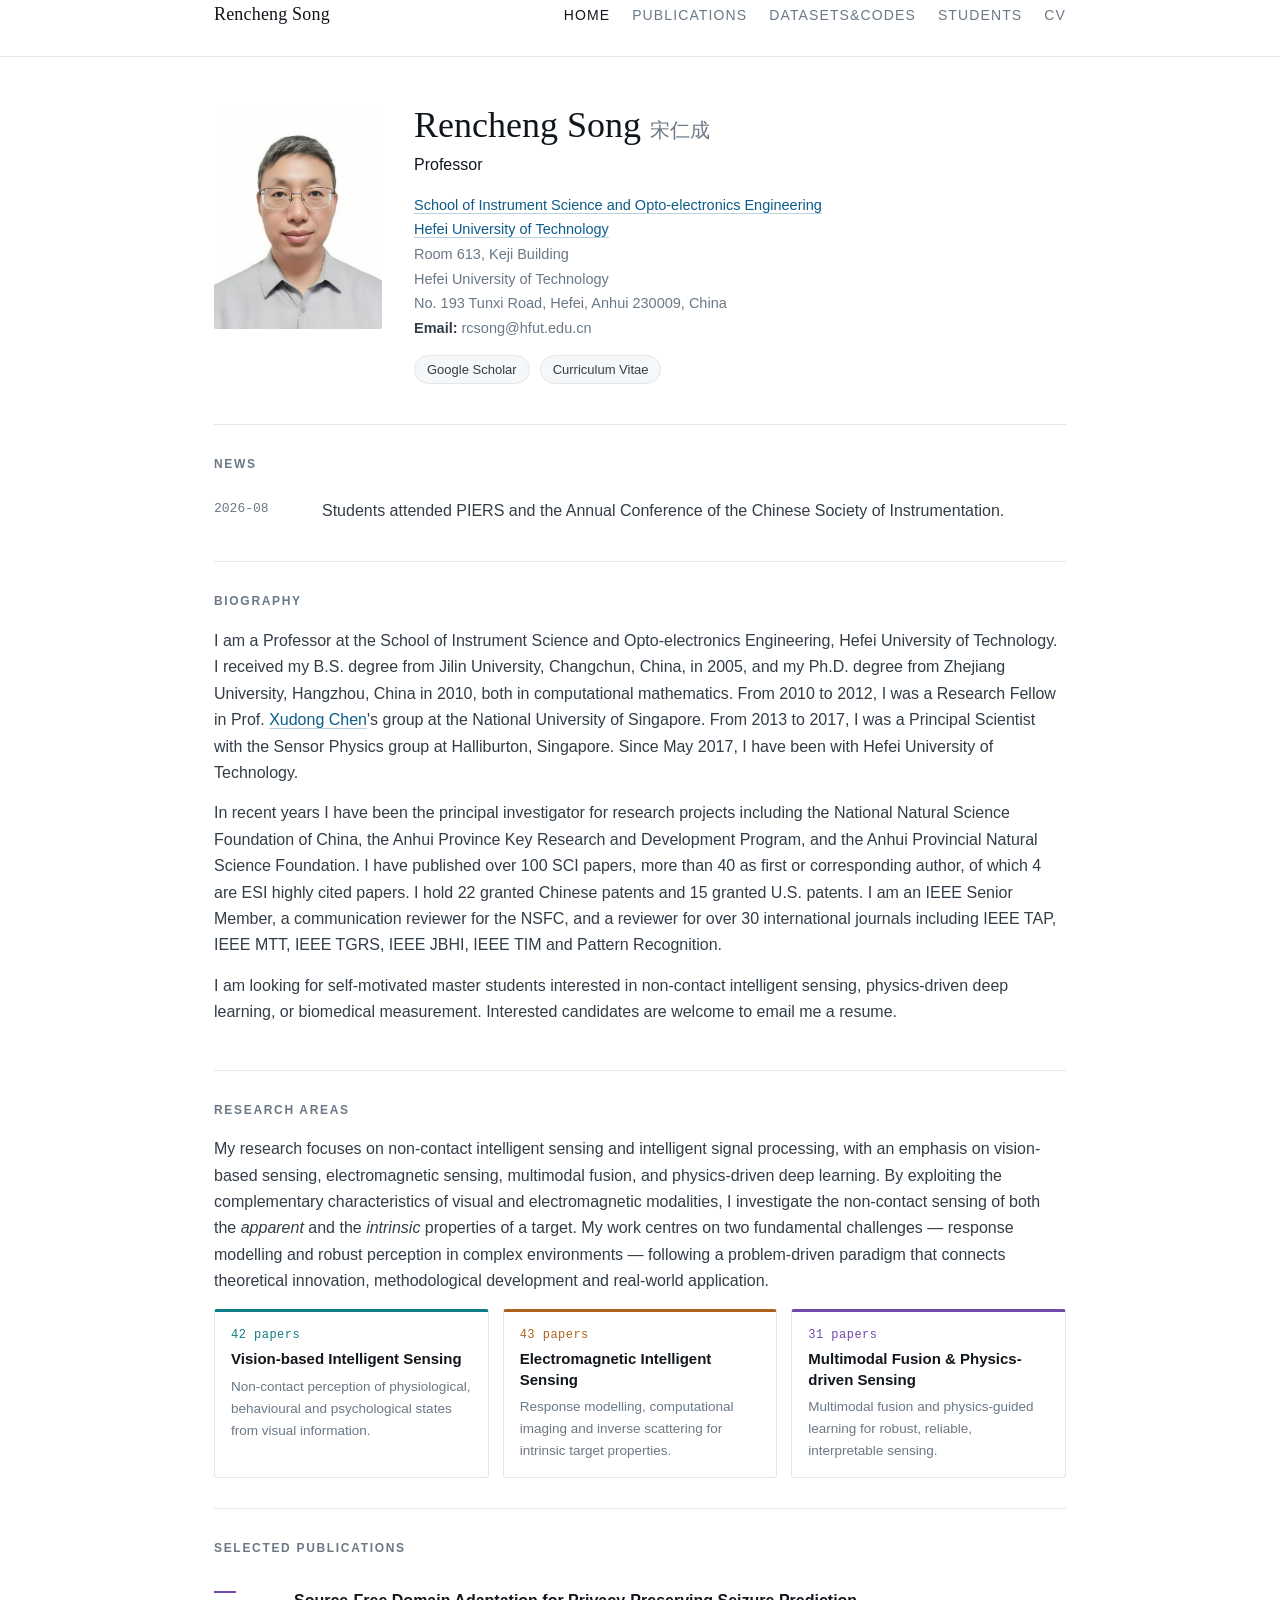
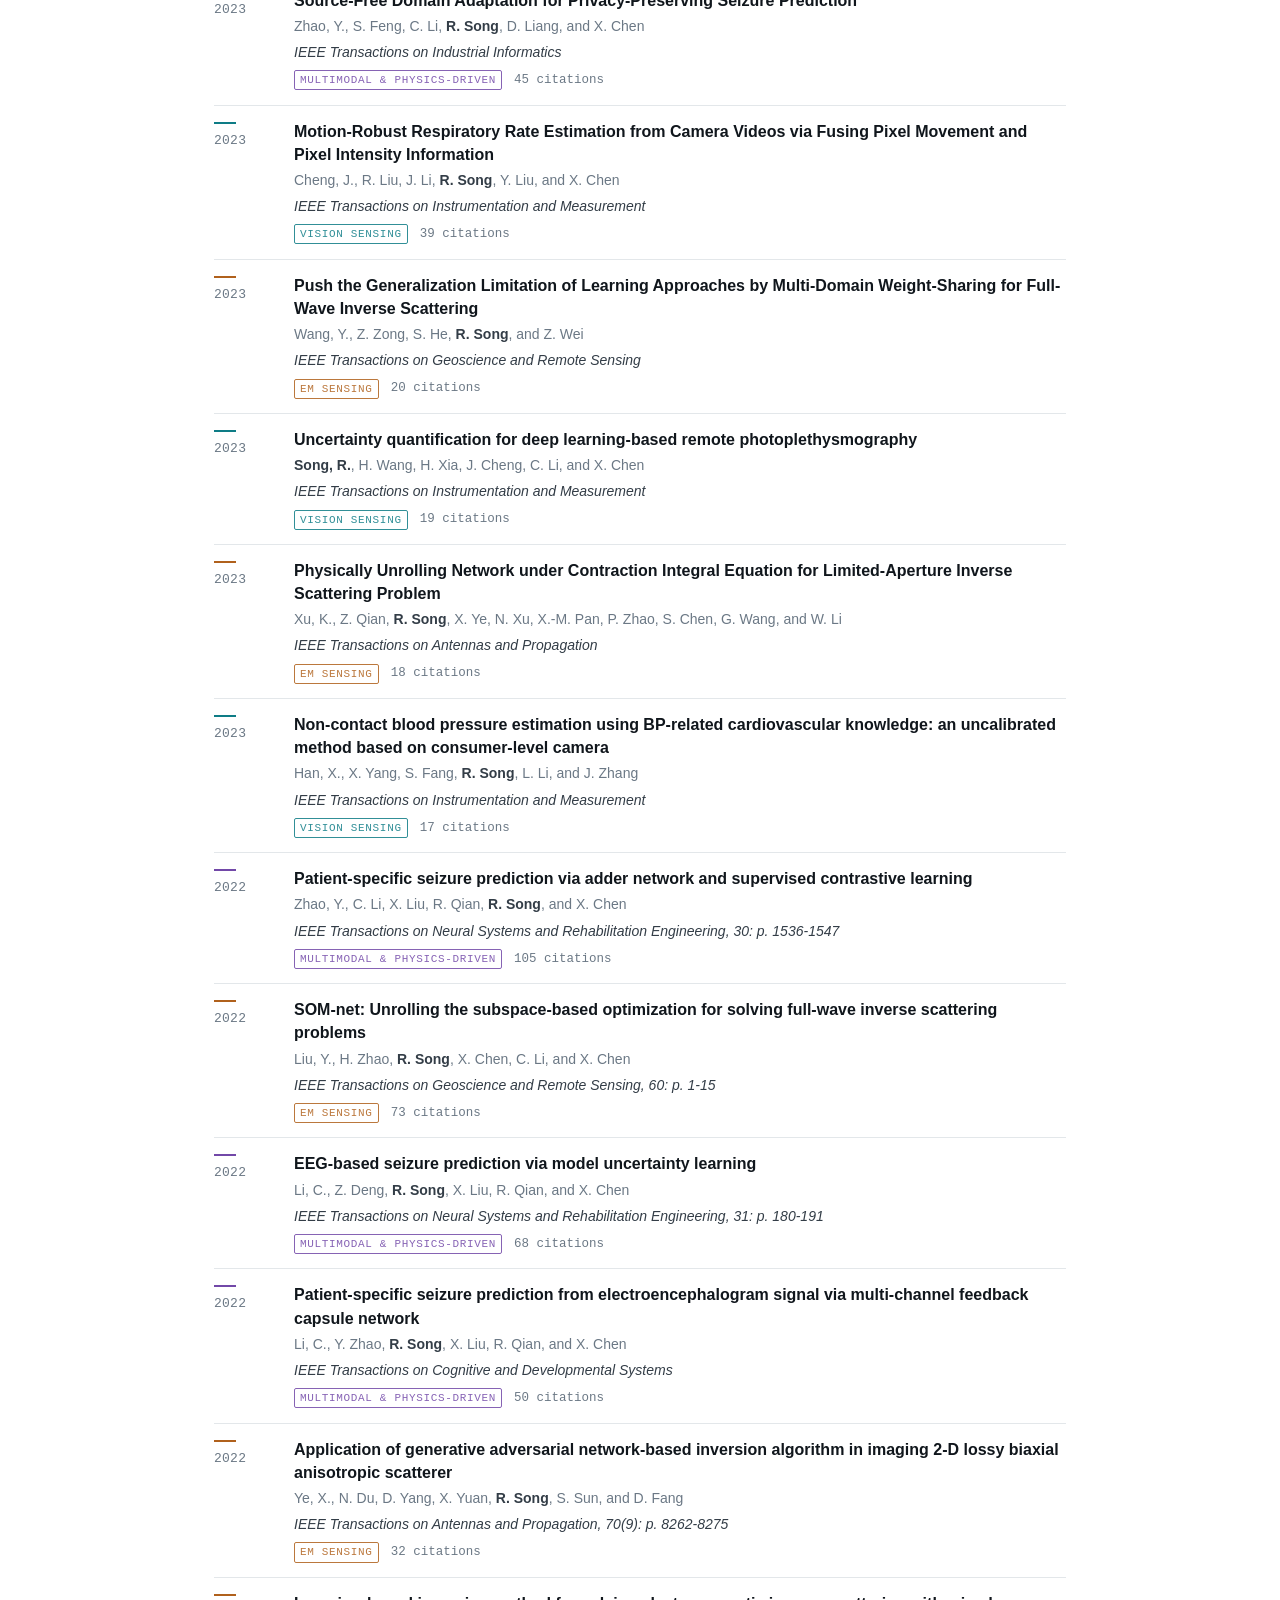
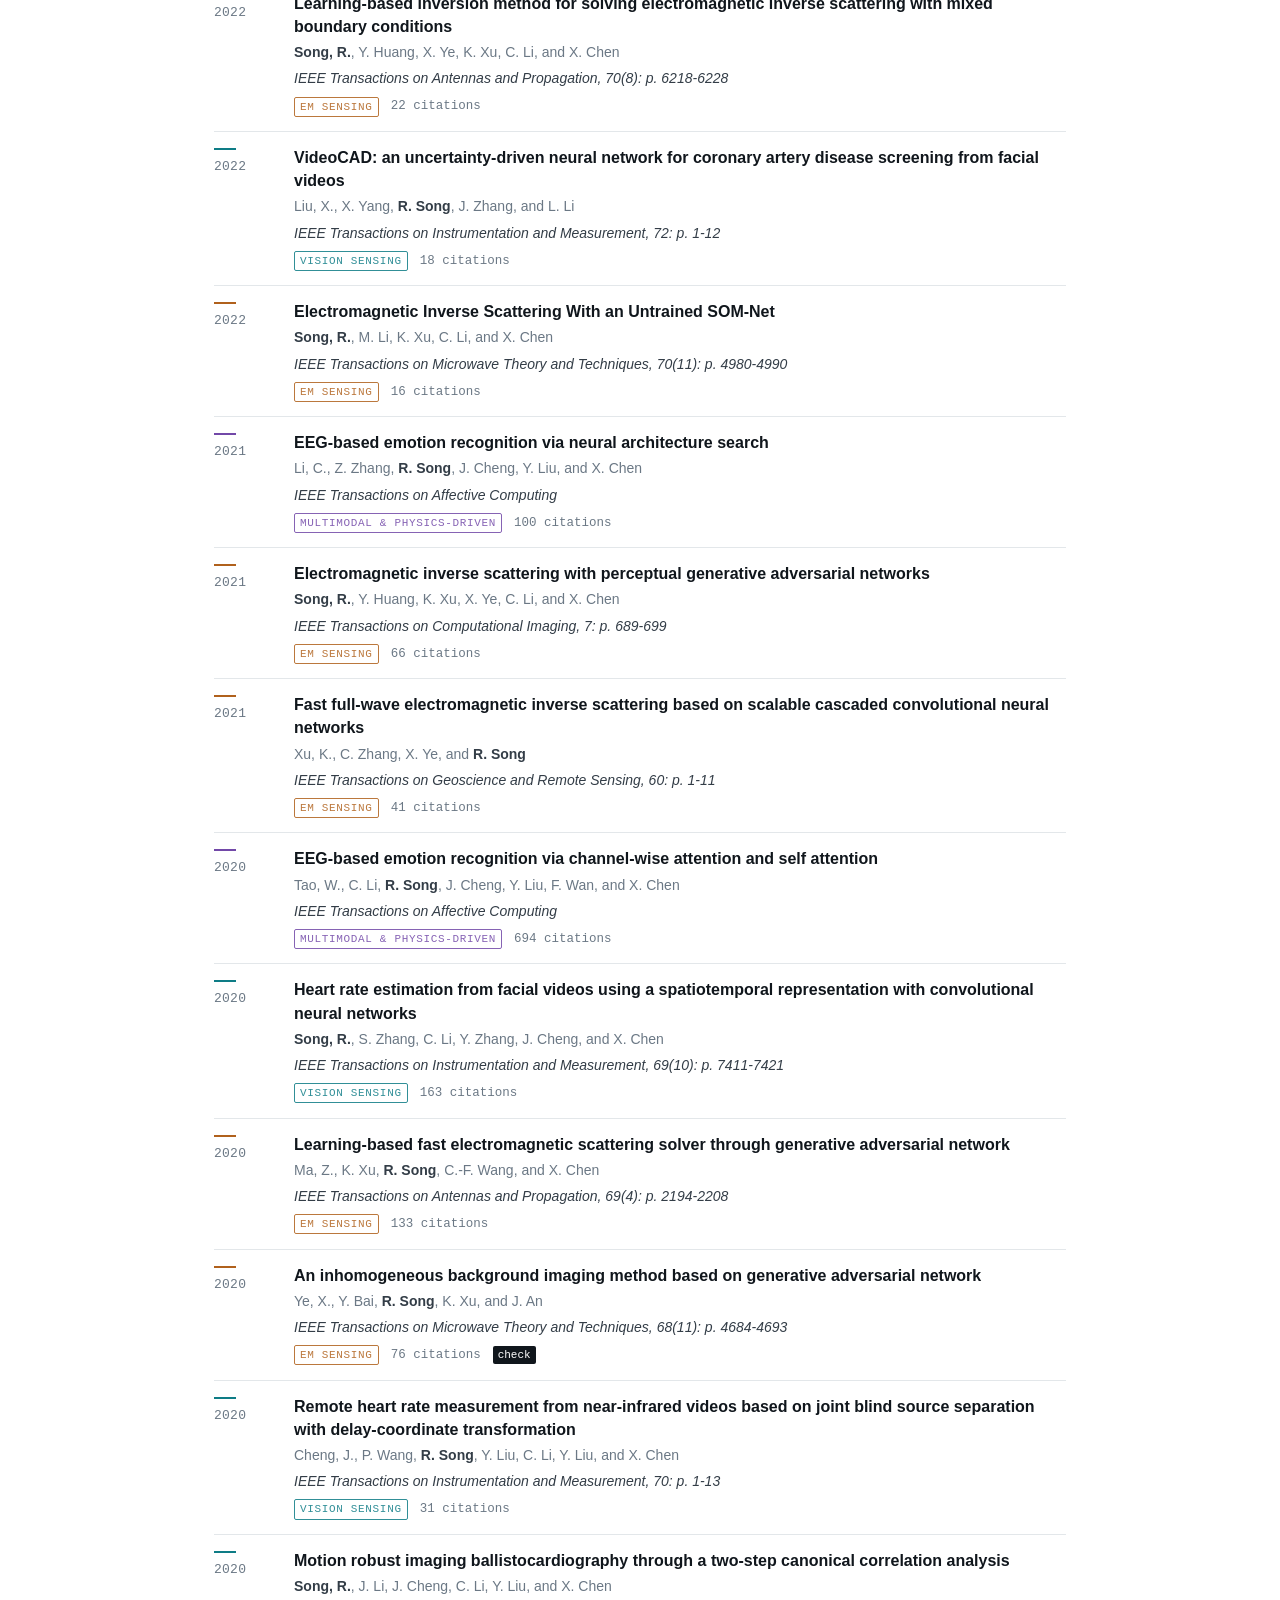
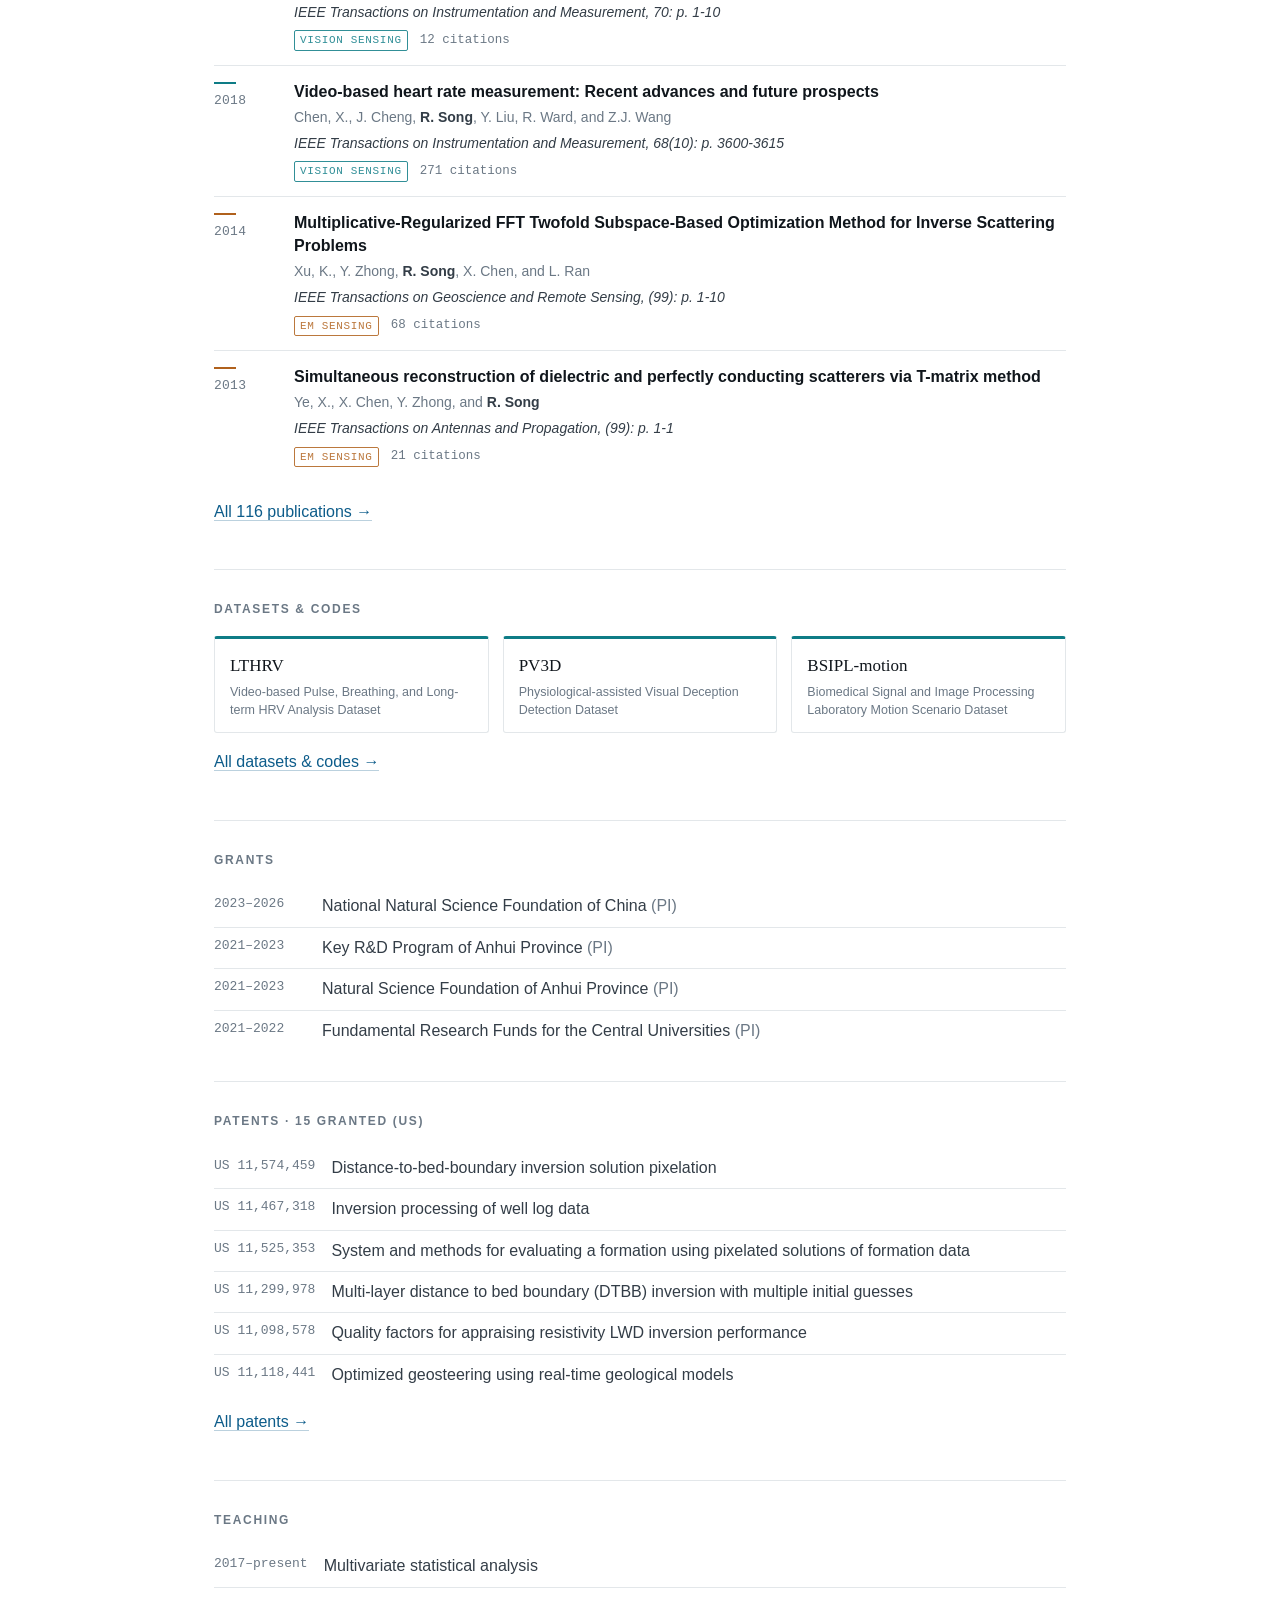
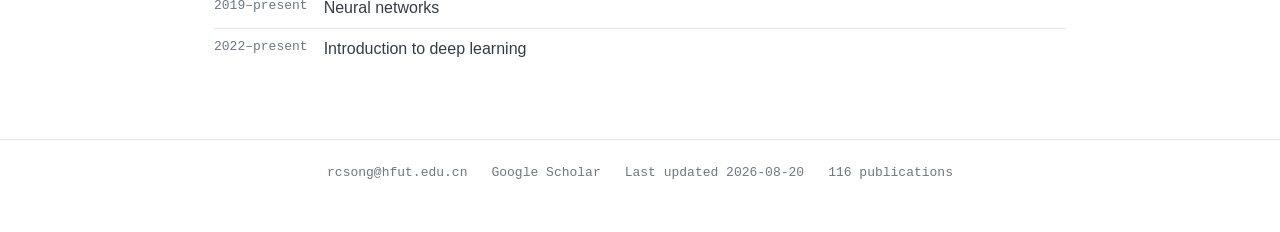
==== commit c376903e: "build: regenerate pages" ====
--- a/index.html
+++ b/index.html
@@ -42,7 +42,7 @@
 <section>
   <h2>News</h2>
   <ul class="plainlist">
-<li><span class="when">2026-08</span><span>Research areas reorganised around non-contact intelligent sensing; publication list cleaned up.</span></li><li><span class="when">2026-07</span><span>Homepage rebuilt — publications now sync from Google Scholar automatically.</span></li>  </ul>
+<li><span class="when">2026-08</span><span>Students attended PIERS and the Annual Conference of the Chinese Society of Instrumentation.</span></li>  </ul>
 </section>
 
 <section>
@@ -431,7 +431,7 @@
 <footer><div class="wrap" style="display:flex;flex-wrap:wrap;gap:10px 24px;padding:0">
   <span>rcsong@hfut.edu.cn</span>
   <a href="https://scholar.google.com/citations?user=GH-rVCUAAAAJ&amp;hl=en">Google Scholar</a>
-  <span>Last updated 2026-08-11</span>
+  <span>Last updated 2026-08-20</span>
   <span>116 publications</span>
 </div></footer>
 
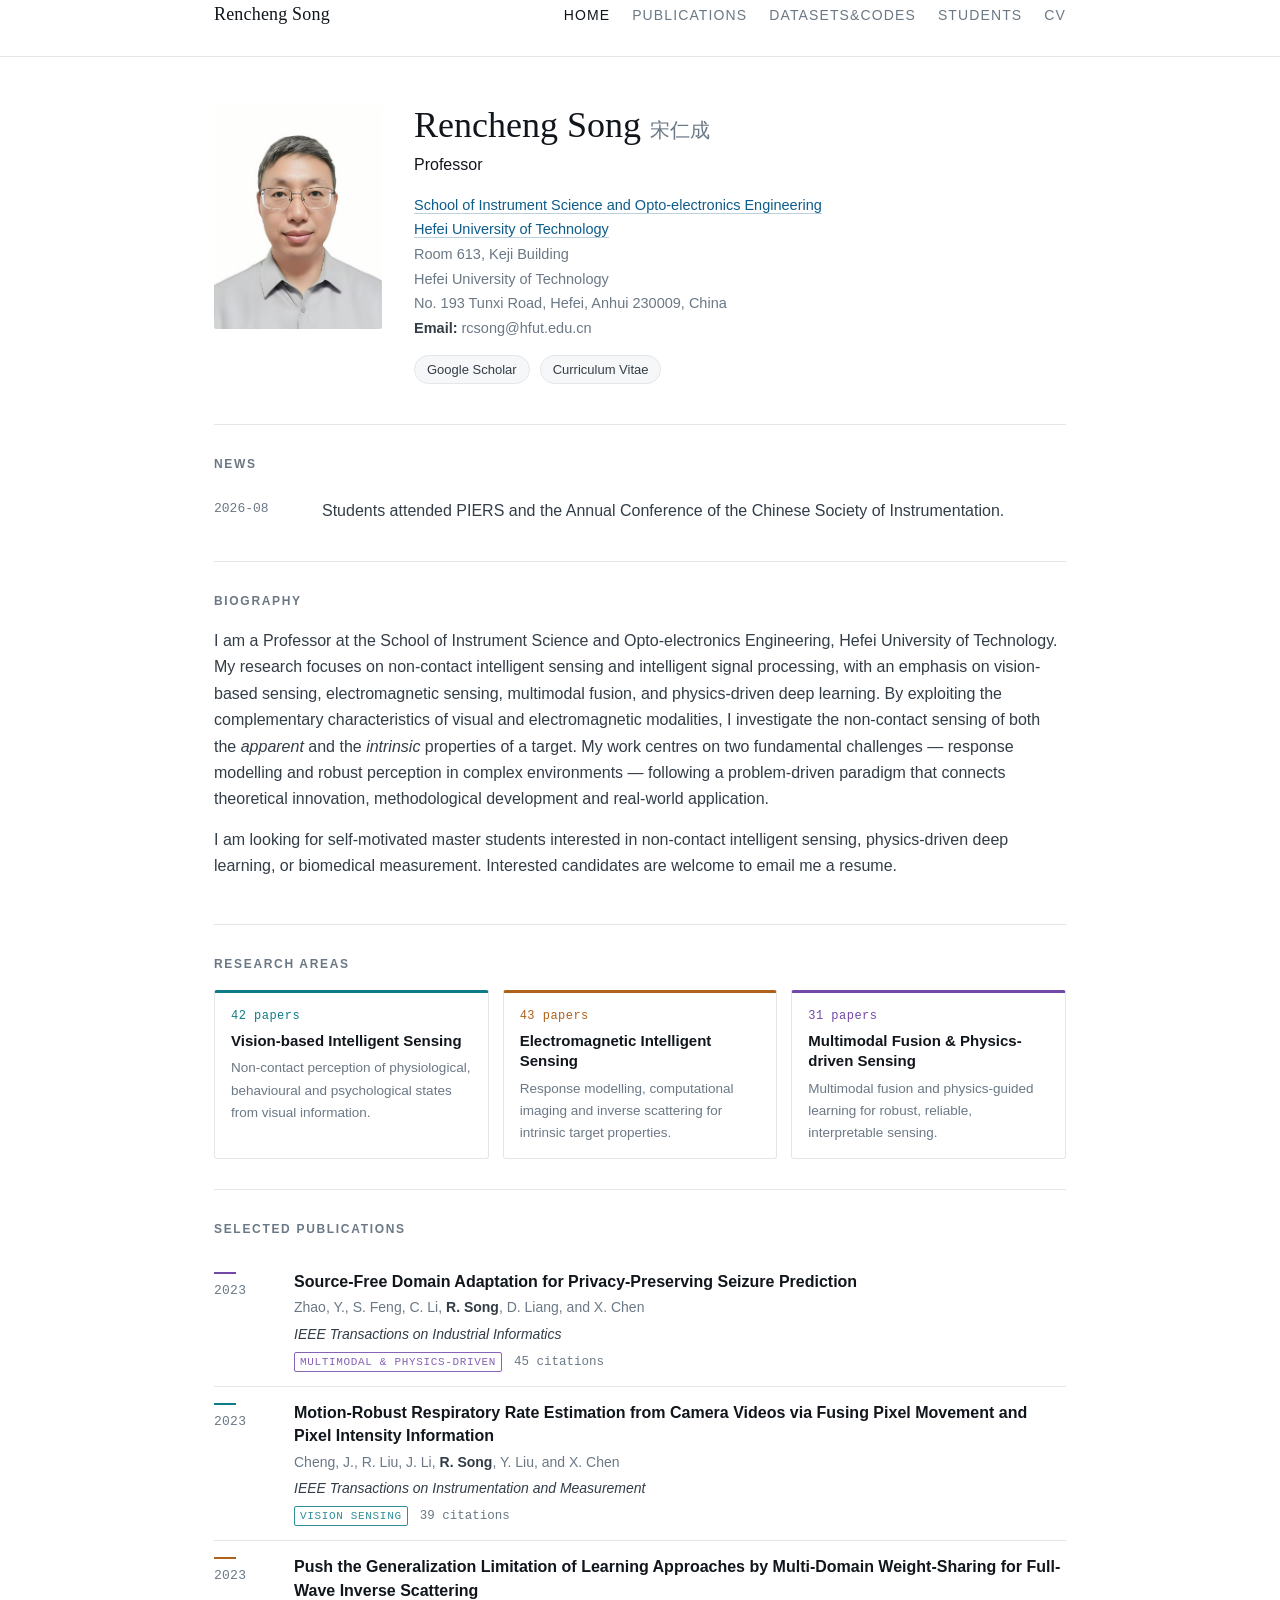
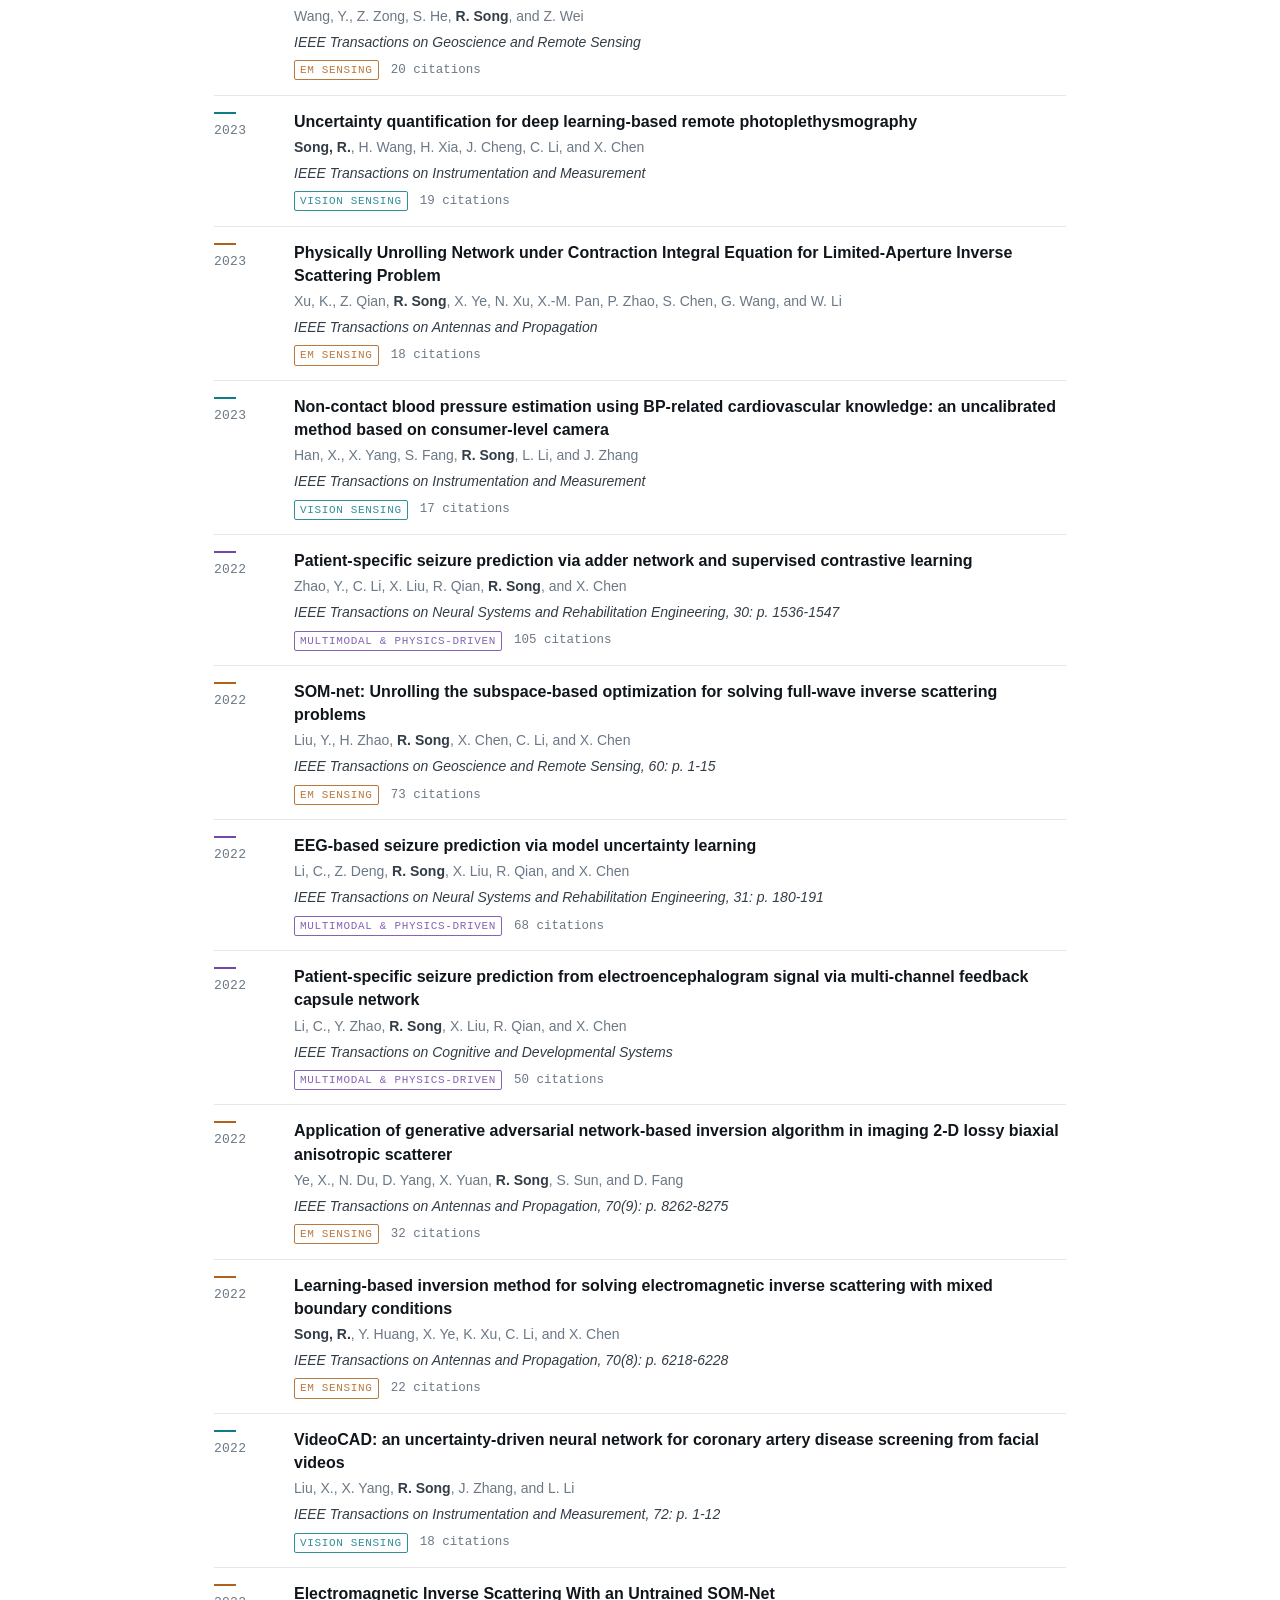
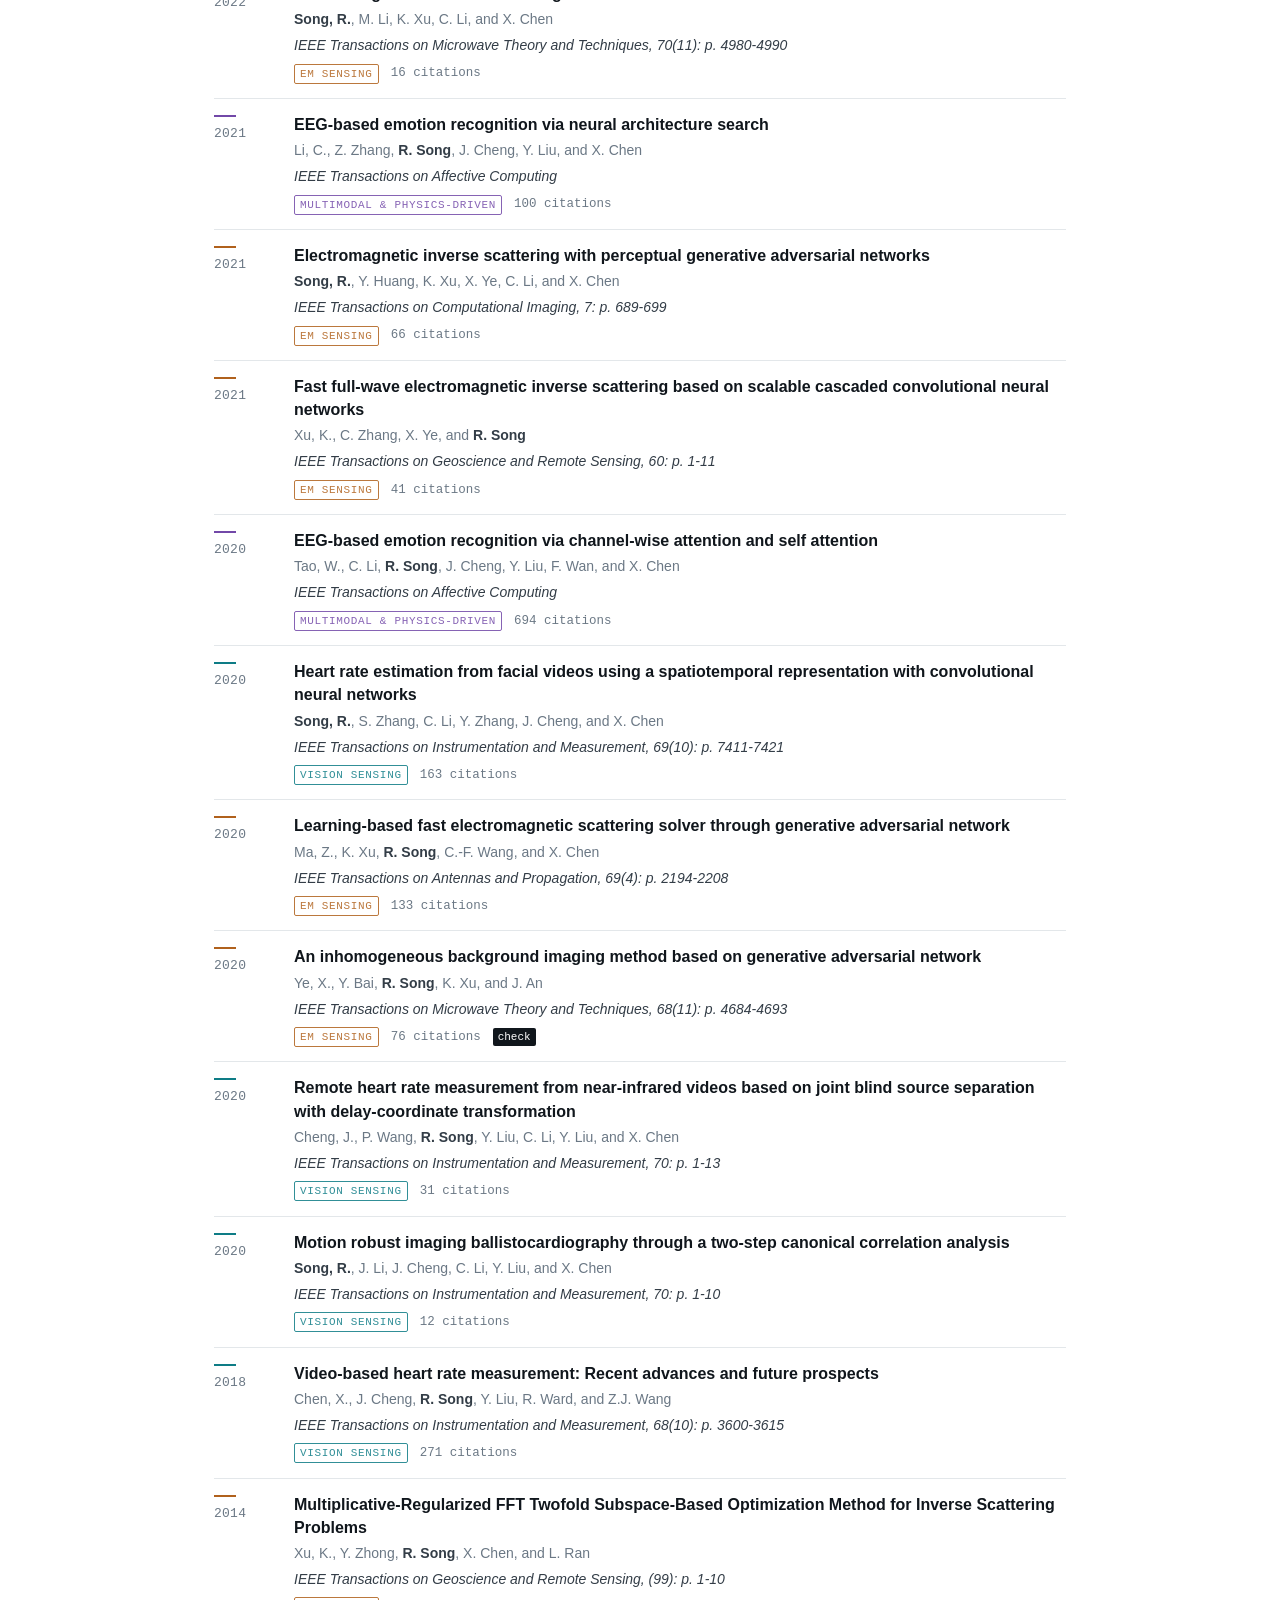
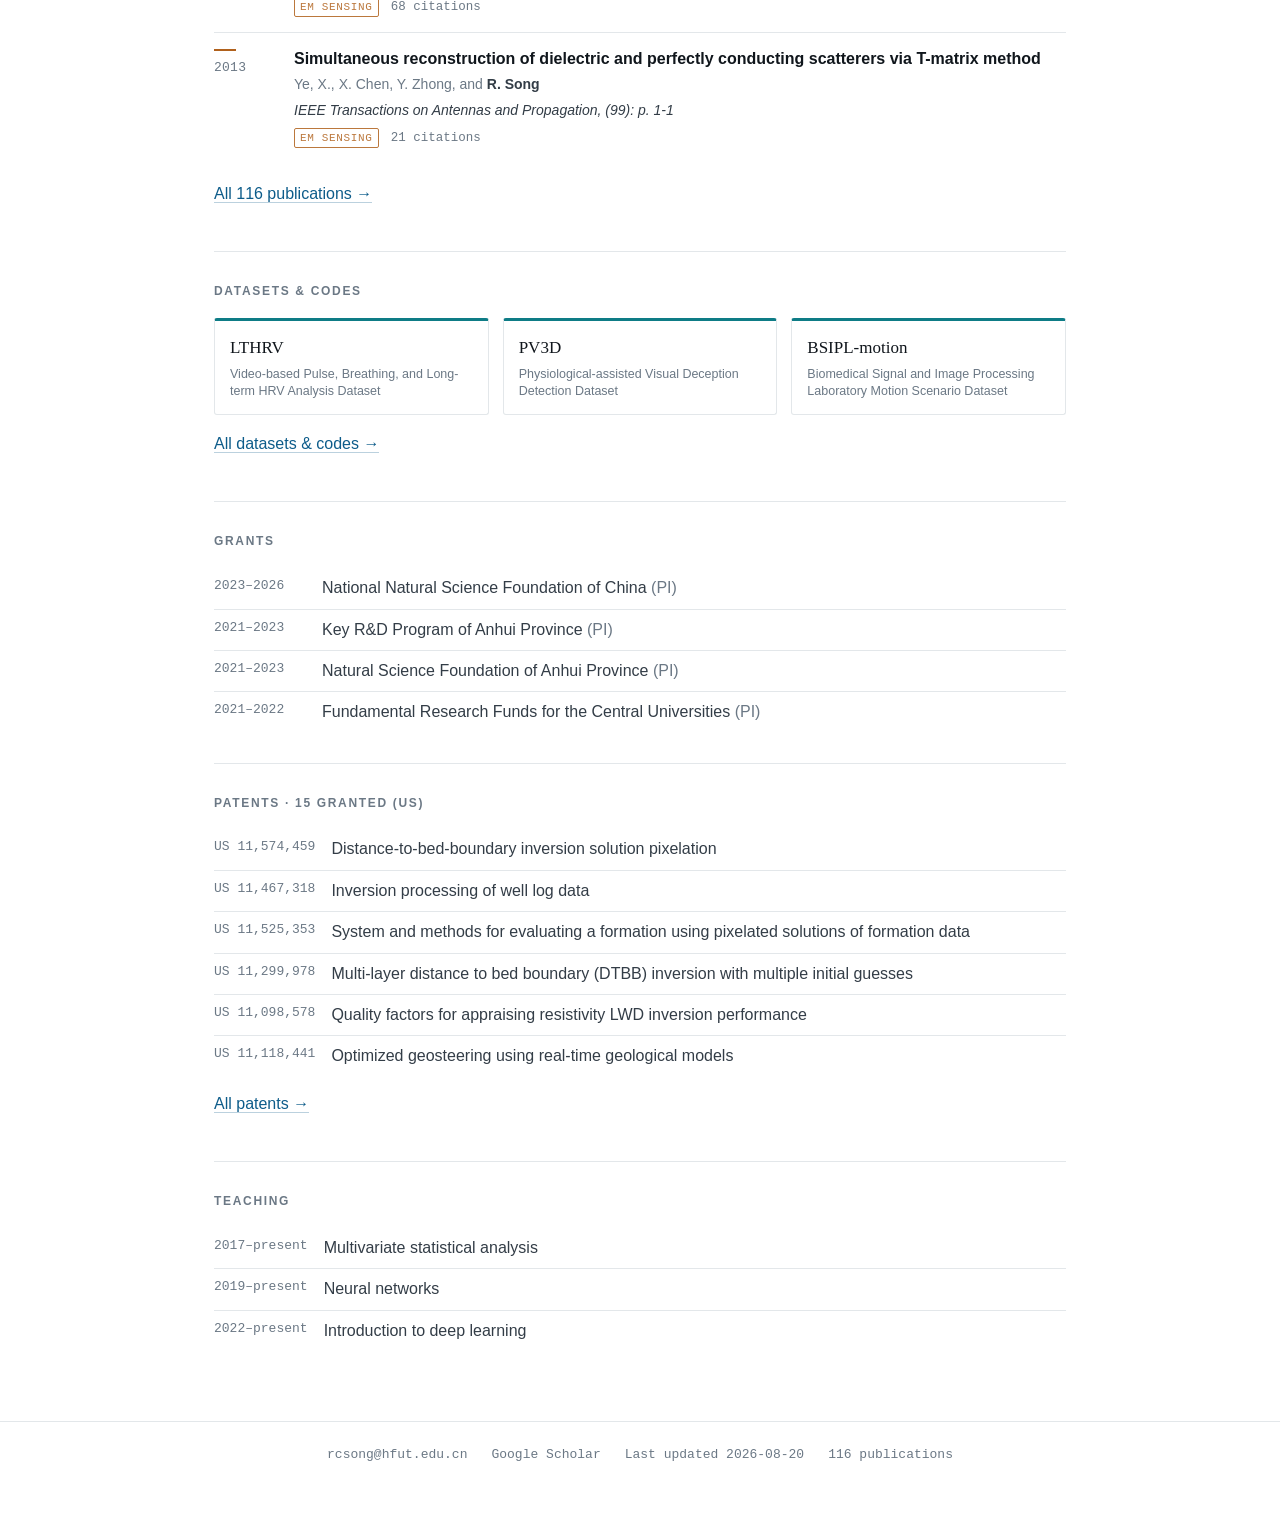
==== commit 815b0c48: "build: regenerate pages" ====
--- a/index.html
+++ b/index.html
@@ -48,30 +48,9 @@
 <section>
   <h2>Biography</h2>
   <p>I am a Professor at the School of Instrument Science and Opto-electronics Engineering,
-Hefei University of Technology. I received my B.S. degree from Jilin University, Changchun,
-China, in 2005, and my Ph.D. degree from Zhejiang University, Hangzhou, China in 2010, both
-in computational mathematics. From 2010 to 2012, I was a Research Fellow in Prof.
-<a href="https://www.ece.nus.edu.sg/stfpage/elechenx/">Xudong Chen</a>'s group at the National
-University of Singapore. From 2013 to 2017, I was a Principal Scientist with the Sensor Physics
-group at Halliburton, Singapore. Since May 2017, I have been with Hefei University of Technology.
-</p>
-  <p>In recent years I have been the principal investigator for research projects including the
-National Natural Science Foundation of China, the Anhui Province Key Research and Development
-Program, and the Anhui Provincial Natural Science Foundation. I have published over 100 SCI
-papers, more than 40 as first or corresponding author, of which 4 are ESI highly cited papers.
-I hold 22 granted Chinese patents and 15 granted U.S. patents. I am an IEEE Senior Member, a
-communication reviewer for the NSFC, and a reviewer for over 30 international journals including
-IEEE TAP, IEEE MTT, IEEE TGRS, IEEE JBHI, IEEE TIM and Pattern Recognition.
-</p>
-  <p>I am looking for self-motivated master students interested in non-contact intelligent sensing,
-physics-driven deep learning, or biomedical measurement. Interested candidates are welcome to
-email me a resume.
-</p>
-</section>
-
-<section>
-  <h2>Research areas</h2>
-  <p>My research focuses on non-contact intelligent sensing and intelligent signal processing, with an
+Hefei University of Technology. 
+
+My research focuses on non-contact intelligent sensing and intelligent signal processing, with an
 emphasis on vision-based sensing, electromagnetic sensing, multimodal fusion, and physics-driven
 deep learning. By exploiting the complementary characteristics of visual and electromagnetic
 modalities, I investigate the non-contact sensing of both the <i>apparent</i> and the
@@ -79,6 +58,16 @@
 modelling and robust perception in complex environments — following a problem-driven paradigm that
 connects theoretical innovation, methodological development and real-world application.
 </p>
+  <p></p>
+  <p>I am looking for self-motivated master students interested in non-contact intelligent sensing,
+physics-driven deep learning, or biomedical measurement. Interested candidates are welcome to
+email me a resume.
+</p>
+</section>
+
+<section>
+  <h2>Research areas</h2>
+  <p></p>
   <div class="areas">
     <div class="area" style="--c: #0e7c86">
       <div class="n">42 papers</div>
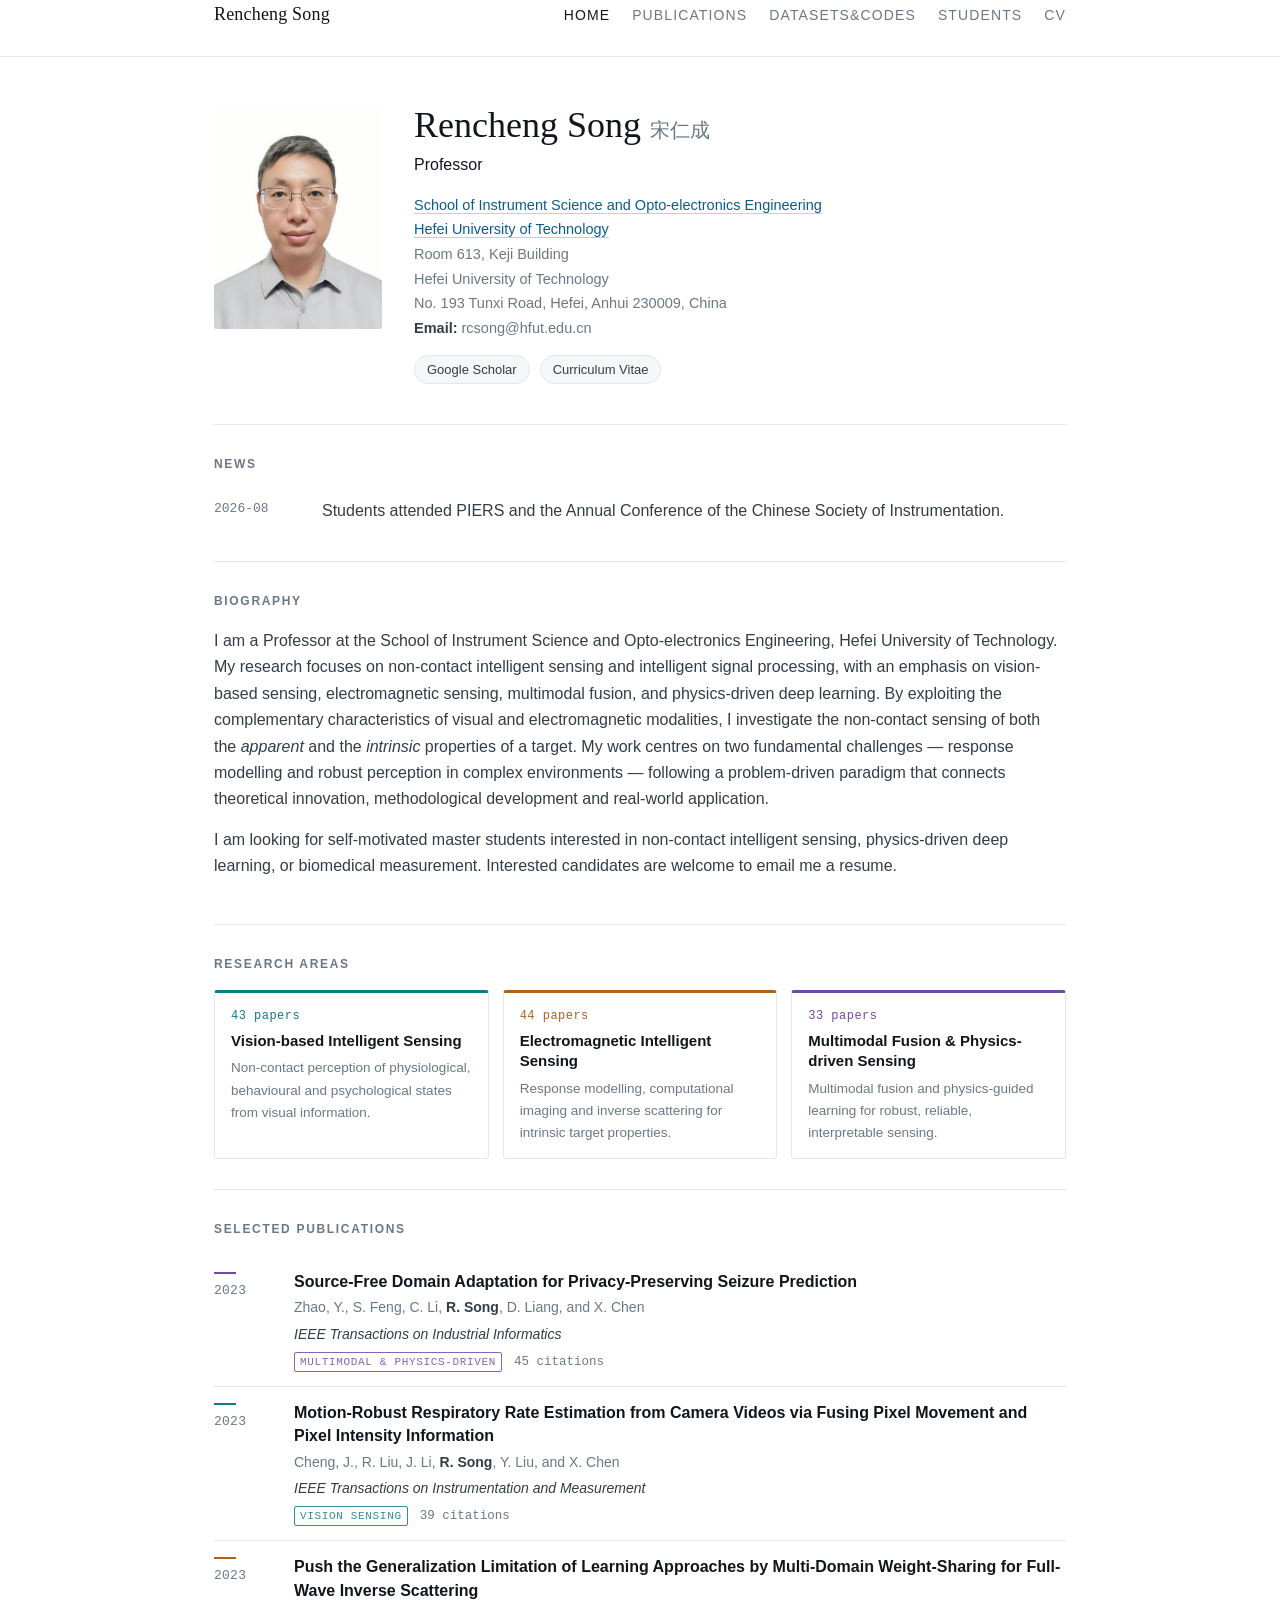
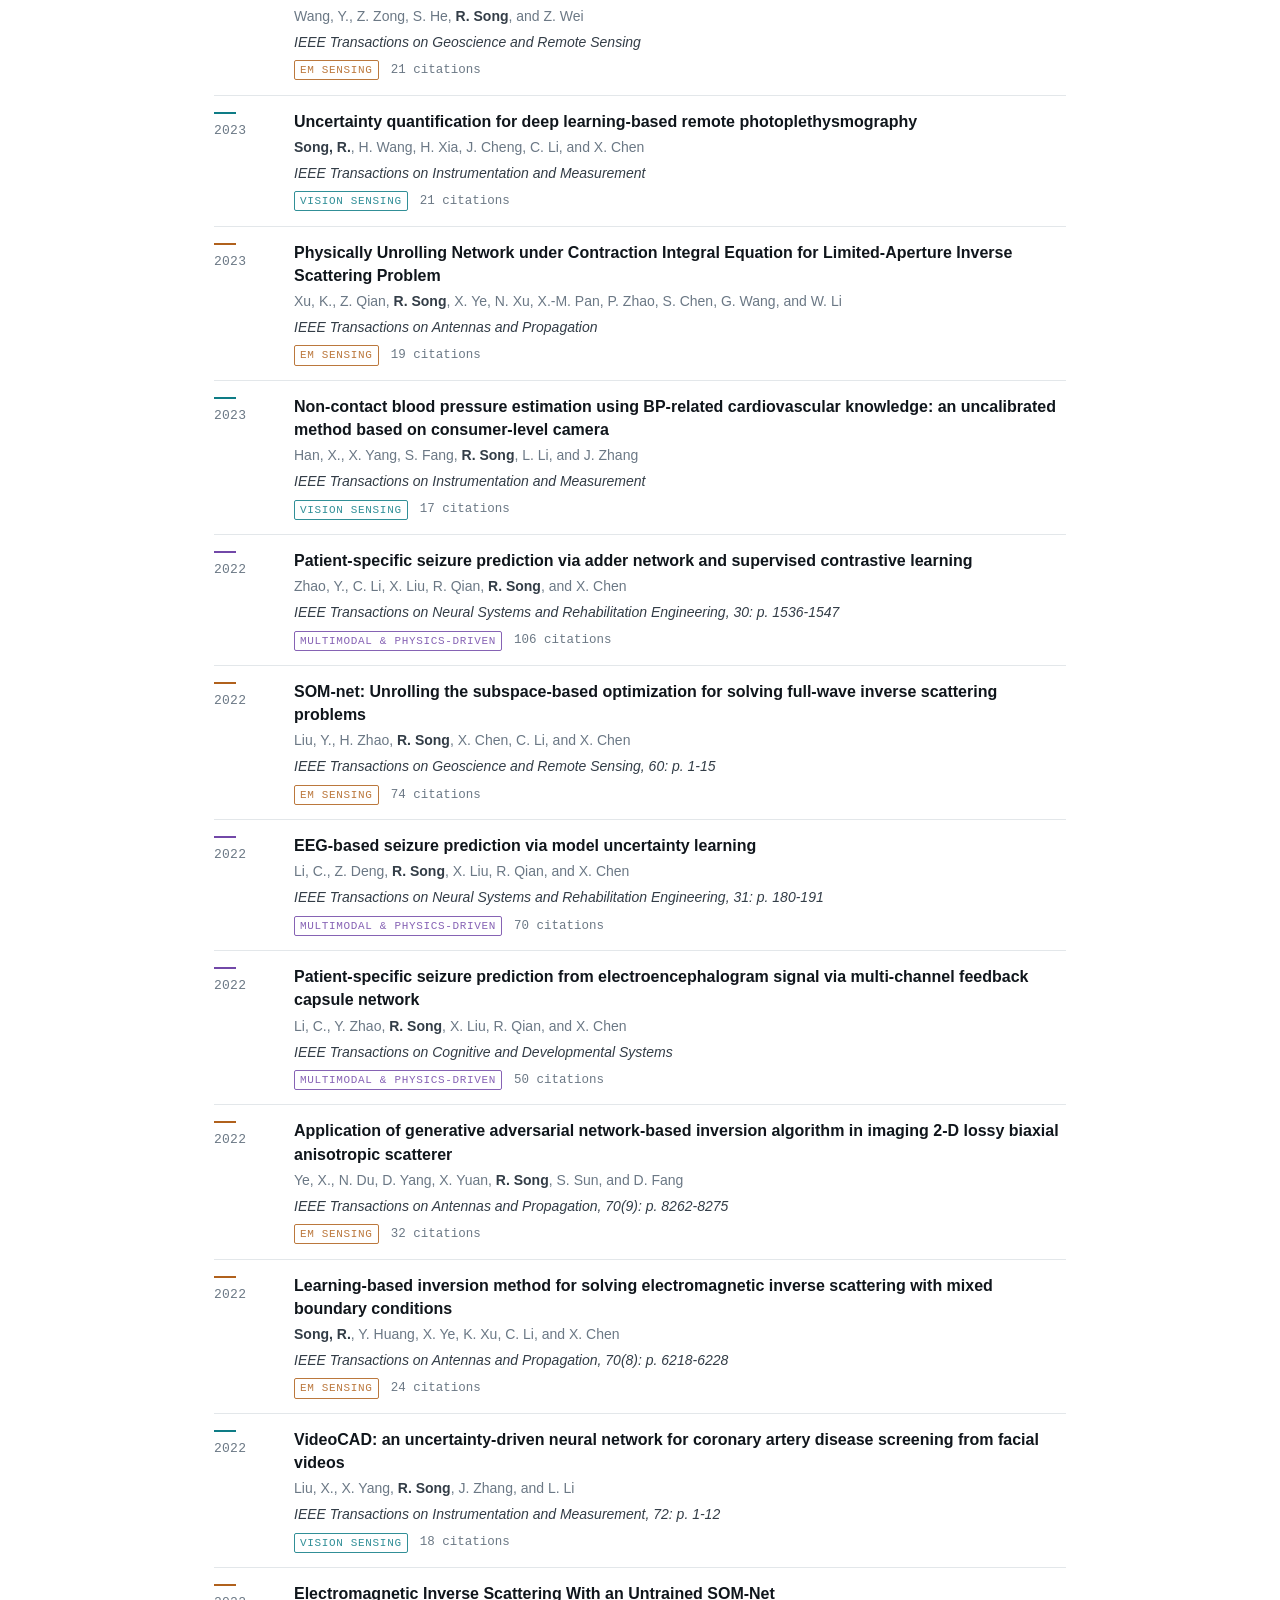
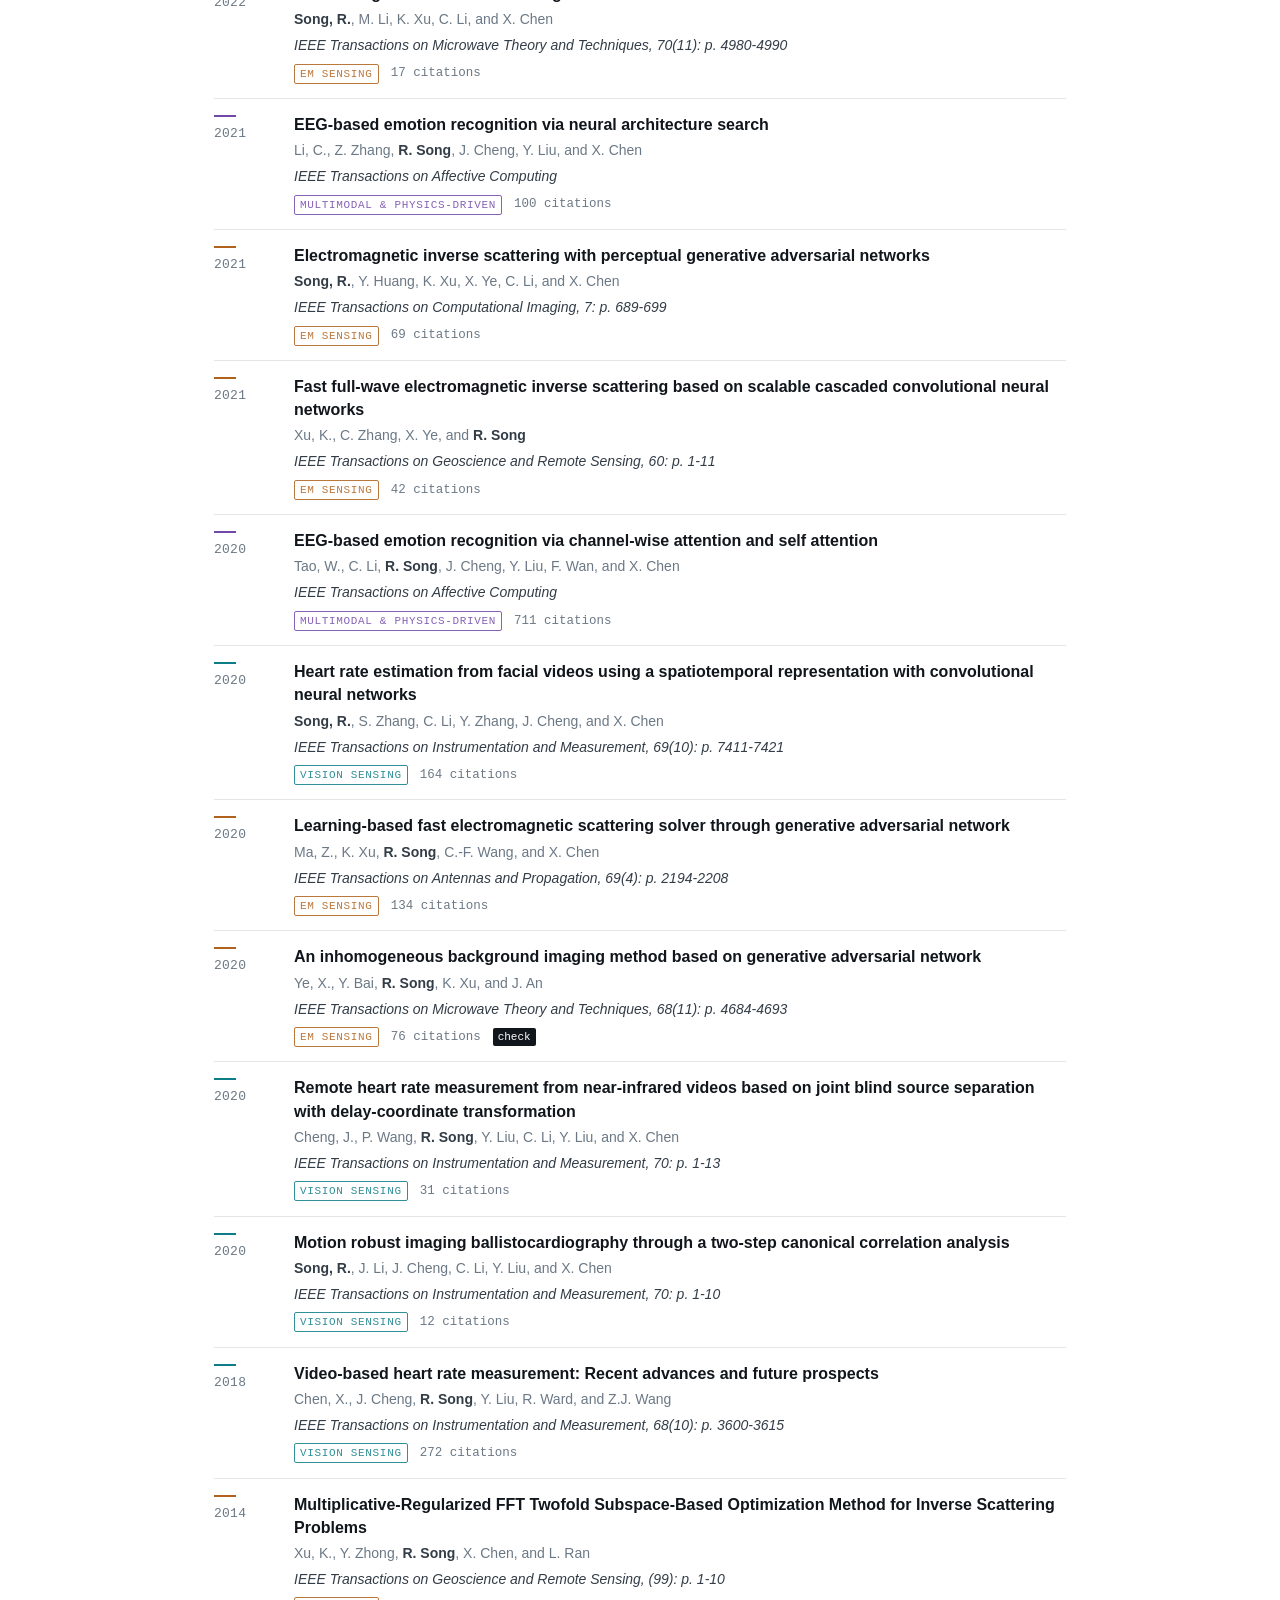
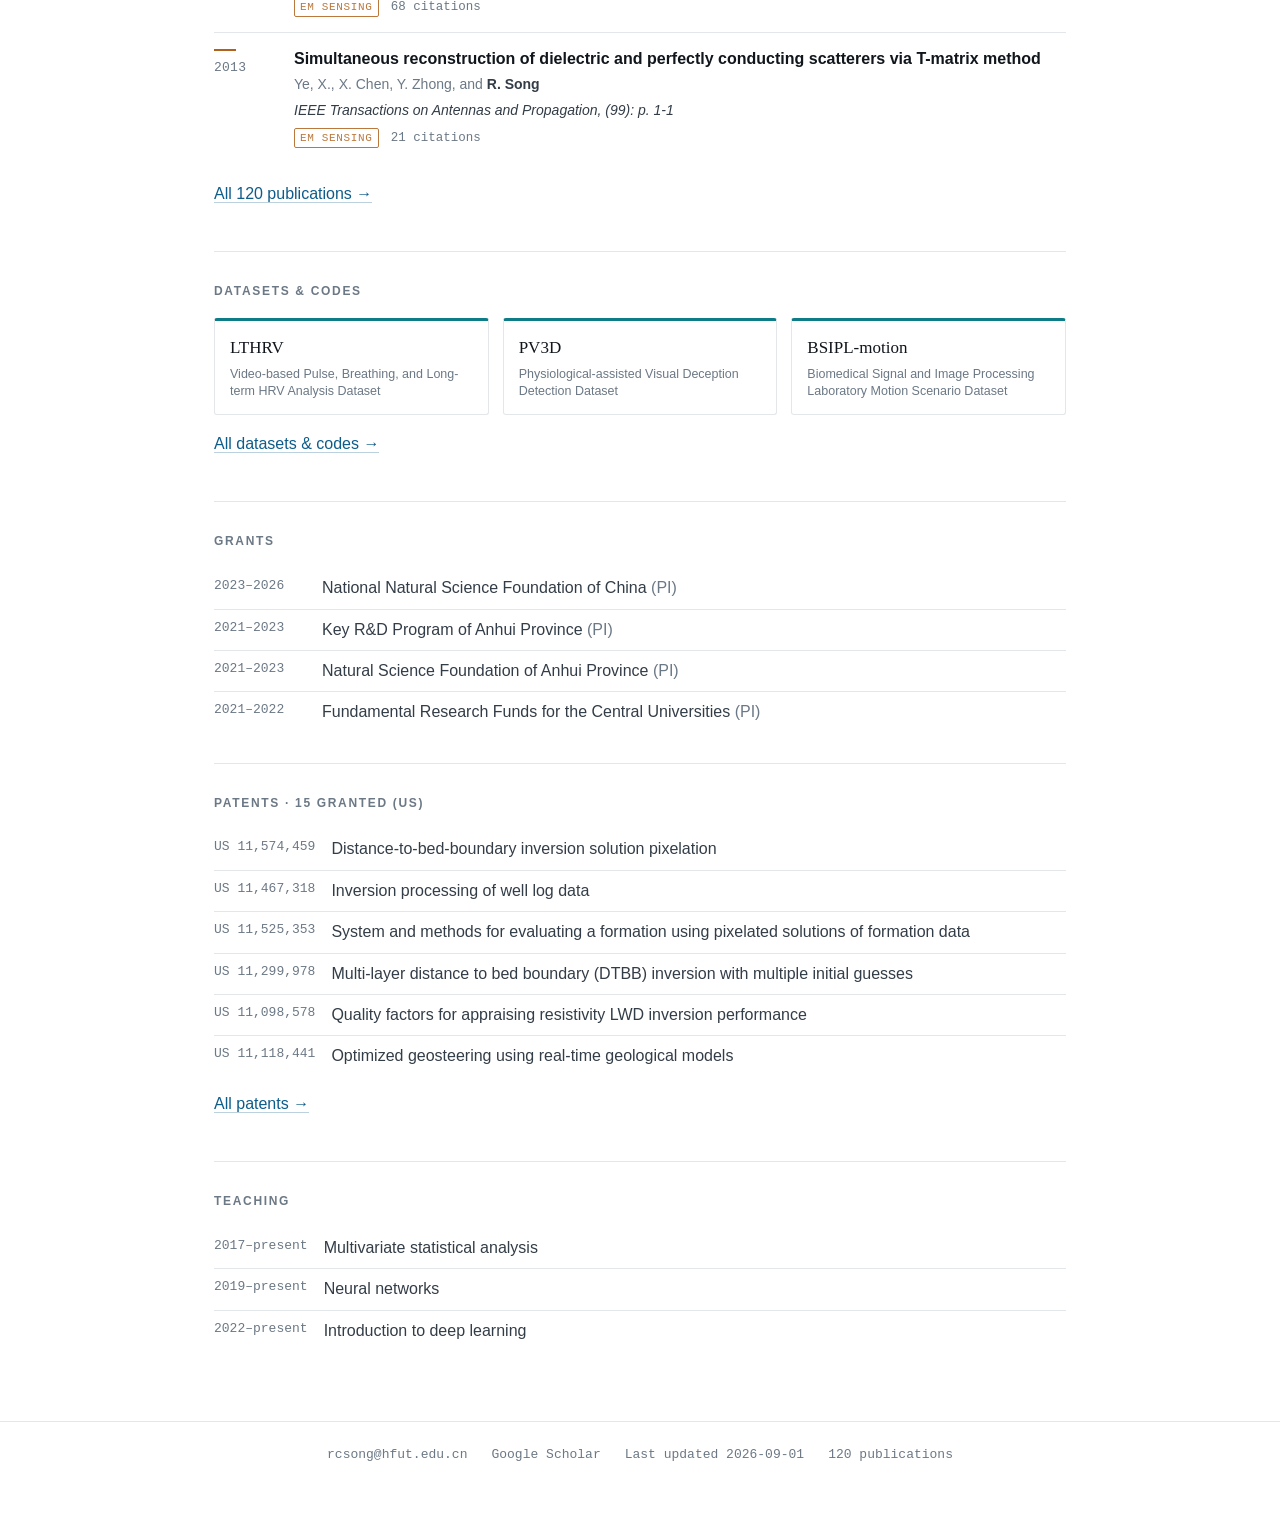
==== commit 970c2cbd: "chore: sync publications from Google Scholar" ====
--- a/index.html
+++ b/index.html
@@ -10,7 +10,7 @@
 <meta property="og:title" content="Rencheng Song — Professor, Hefei University of Technology">
 <meta property="og:type" content="profile">
 <meta property="og:url" content="https://renchengsong.github.io/">
-<script type="application/ld+json">{"@context": "https://schema.org", "@type": "Person", "name": "Rencheng Song", "alternateName": "宋仁成", "jobTitle": "Professor", "email": "mailto:rcsong@hfut.edu.cn", "url": "https://renchengsong.github.io", "affiliation": {"@type": "Organization", "name": "Hefei University of Technology"}, "sameAs": ["https://scholar.google.com/citations?user=GH-rVCUAAAAJ&hl=en"], "knowsAbout": ["Vision-based Intelligent Sensing", "Electromagnetic Intelligent Sensing", "Multimodal Fusion & Physics-driven Sensing"], "description": "116 peer-reviewed publications."}</script>
+<script type="application/ld+json">{"@context": "https://schema.org", "@type": "Person", "name": "Rencheng Song", "alternateName": "宋仁成", "jobTitle": "Professor", "email": "mailto:rcsong@hfut.edu.cn", "url": "https://renchengsong.github.io", "affiliation": {"@type": "Organization", "name": "Hefei University of Technology"}, "sameAs": ["https://scholar.google.com/citations?user=GH-rVCUAAAAJ&hl=en"], "knowsAbout": ["Vision-based Intelligent Sensing", "Electromagnetic Intelligent Sensing", "Multimodal Fusion & Physics-driven Sensing"], "description": "120 peer-reviewed publications."}</script>
 </head>
 <body>
 
@@ -70,17 +70,17 @@
   <p></p>
   <div class="areas">
     <div class="area" style="--c: #0e7c86">
-      <div class="n">42 papers</div>
+      <div class="n">43 papers</div>
       <h4>Vision-based Intelligent Sensing</h4>
       <p>Non-contact perception of physiological, behavioural and psychological states from visual information.</p>
     </div>
     <div class="area" style="--c: #b0611c">
-      <div class="n">43 papers</div>
+      <div class="n">44 papers</div>
       <h4>Electromagnetic Intelligent Sensing</h4>
       <p>Response modelling, computational imaging and inverse scattering for intrinsic target properties.</p>
     </div>
     <div class="area" style="--c: #7248a8">
-      <div class="n">31 papers</div>
+      <div class="n">33 papers</div>
       <h4>Multimodal Fusion &amp; Physics-driven Sensing</h4>
       <p>Multimodal fusion and physics-guided learning for robust, reliable, interpretable sensing.</p>
     </div>
@@ -120,7 +120,7 @@
       <div class="v">IEEE Transactions on Geoscience and Remote Sensing</div>
       <div class="x">
         <span class="tag">EM sensing</span>
-<span class="cited">20 citations</span>      </div>
+<span class="cited">21 citations</span>      </div>
     </div>
   </li>
   <li class="pub" data-cat="vision" style="--c: #0e7c86">
@@ -131,7 +131,7 @@
       <div class="v">IEEE Transactions on Instrumentation and Measurement</div>
       <div class="x">
         <span class="tag">Vision sensing</span>
-<span class="cited">19 citations</span>      </div>
+<span class="cited">21 citations</span>      </div>
     </div>
   </li>
   <li class="pub" data-cat="em" style="--c: #b0611c">
@@ -142,7 +142,7 @@
       <div class="v">IEEE Transactions on Antennas and Propagation</div>
       <div class="x">
         <span class="tag">EM sensing</span>
-<span class="cited">18 citations</span>      </div>
+<span class="cited">19 citations</span>      </div>
     </div>
   </li>
   <li class="pub" data-cat="vision" style="--c: #0e7c86">
@@ -164,7 +164,7 @@
       <div class="v">IEEE Transactions on Neural Systems and Rehabilitation Engineering, 30: p. 1536-1547</div>
       <div class="x">
         <span class="tag">Multimodal &amp; physics-driven</span>
-<span class="cited">105 citations</span>      </div>
+<span class="cited">106 citations</span>      </div>
     </div>
   </li>
   <li class="pub" data-cat="em" style="--c: #b0611c">
@@ -175,7 +175,7 @@
       <div class="v">IEEE Transactions on Geoscience and Remote Sensing, 60: p. 1-15</div>
       <div class="x">
         <span class="tag">EM sensing</span>
-<span class="cited">73 citations</span>      </div>
+<span class="cited">74 citations</span>      </div>
     </div>
   </li>
   <li class="pub" data-cat="fusion" style="--c: #7248a8">
@@ -186,7 +186,7 @@
       <div class="v">IEEE Transactions on Neural Systems and Rehabilitation Engineering, 31: p. 180-191</div>
       <div class="x">
         <span class="tag">Multimodal &amp; physics-driven</span>
-<span class="cited">68 citations</span>      </div>
+<span class="cited">70 citations</span>      </div>
     </div>
   </li>
   <li class="pub" data-cat="fusion" style="--c: #7248a8">
@@ -219,7 +219,7 @@
       <div class="v">IEEE Transactions on Antennas and Propagation, 70(8): p. 6218-6228</div>
       <div class="x">
         <span class="tag">EM sensing</span>
-<span class="cited">22 citations</span>      </div>
+<span class="cited">24 citations</span>      </div>
     </div>
   </li>
   <li class="pub" data-cat="vision" style="--c: #0e7c86">
@@ -241,7 +241,7 @@
       <div class="v">IEEE Transactions on Microwave Theory and Techniques, 70(11): p. 4980-4990</div>
       <div class="x">
         <span class="tag">EM sensing</span>
-<span class="cited">16 citations</span>      </div>
+<span class="cited">17 citations</span>      </div>
     </div>
   </li>
   <li class="pub" data-cat="fusion" style="--c: #7248a8">
@@ -263,7 +263,7 @@
       <div class="v">IEEE Transactions on Computational Imaging, 7: p. 689-699</div>
       <div class="x">
         <span class="tag">EM sensing</span>
-<span class="cited">66 citations</span>      </div>
+<span class="cited">69 citations</span>      </div>
     </div>
   </li>
   <li class="pub" data-cat="em" style="--c: #b0611c">
@@ -274,7 +274,7 @@
       <div class="v">IEEE Transactions on Geoscience and Remote Sensing, 60: p. 1-11</div>
       <div class="x">
         <span class="tag">EM sensing</span>
-<span class="cited">41 citations</span>      </div>
+<span class="cited">42 citations</span>      </div>
     </div>
   </li>
   <li class="pub" data-cat="fusion" style="--c: #7248a8">
@@ -285,7 +285,7 @@
       <div class="v">IEEE Transactions on Affective Computing</div>
       <div class="x">
         <span class="tag">Multimodal &amp; physics-driven</span>
-<span class="cited">694 citations</span>      </div>
+<span class="cited">711 citations</span>      </div>
     </div>
   </li>
   <li class="pub" data-cat="vision" style="--c: #0e7c86">
@@ -296,7 +296,7 @@
       <div class="v">IEEE Transactions on Instrumentation and Measurement, 69(10): p. 7411-7421</div>
       <div class="x">
         <span class="tag">Vision sensing</span>
-<span class="cited">163 citations</span>      </div>
+<span class="cited">164 citations</span>      </div>
     </div>
   </li>
   <li class="pub" data-cat="em" style="--c: #b0611c">
@@ -307,7 +307,7 @@
       <div class="v">IEEE Transactions on Antennas and Propagation, 69(4): p. 2194-2208</div>
       <div class="x">
         <span class="tag">EM sensing</span>
-<span class="cited">133 citations</span>      </div>
+<span class="cited">134 citations</span>      </div>
     </div>
   </li>
   <li class="pub" data-cat="em" style="--c: #b0611c">
@@ -351,7 +351,7 @@
       <div class="v">IEEE Transactions on Instrumentation and Measurement, 68(10): p. 3600-3615</div>
       <div class="x">
         <span class="tag">Vision sensing</span>
-<span class="cited">271 citations</span>      </div>
+<span class="cited">272 citations</span>      </div>
     </div>
   </li>
   <li class="pub" data-cat="em" style="--c: #b0611c">
@@ -376,7 +376,7 @@
 <span class="cited">21 citations</span>      </div>
     </div>
   </li>
-</ol>  <p style="margin-top:18px"><a href="publications.html">All 116 publications &rarr;</a></p>
+</ol>  <p style="margin-top:18px"><a href="publications.html">All 120 publications &rarr;</a></p>
 </section>
 
 <section>
@@ -420,8 +420,8 @@
 <footer><div class="wrap" style="display:flex;flex-wrap:wrap;gap:10px 24px;padding:0">
   <span>rcsong@hfut.edu.cn</span>
   <a href="https://scholar.google.com/citations?user=GH-rVCUAAAAJ&amp;hl=en">Google Scholar</a>
-  <span>Last updated 2026-08-20</span>
-  <span>116 publications</span>
+  <span>Last updated 2026-09-01</span>
+  <span>120 publications</span>
 </div></footer>
 
 </body>
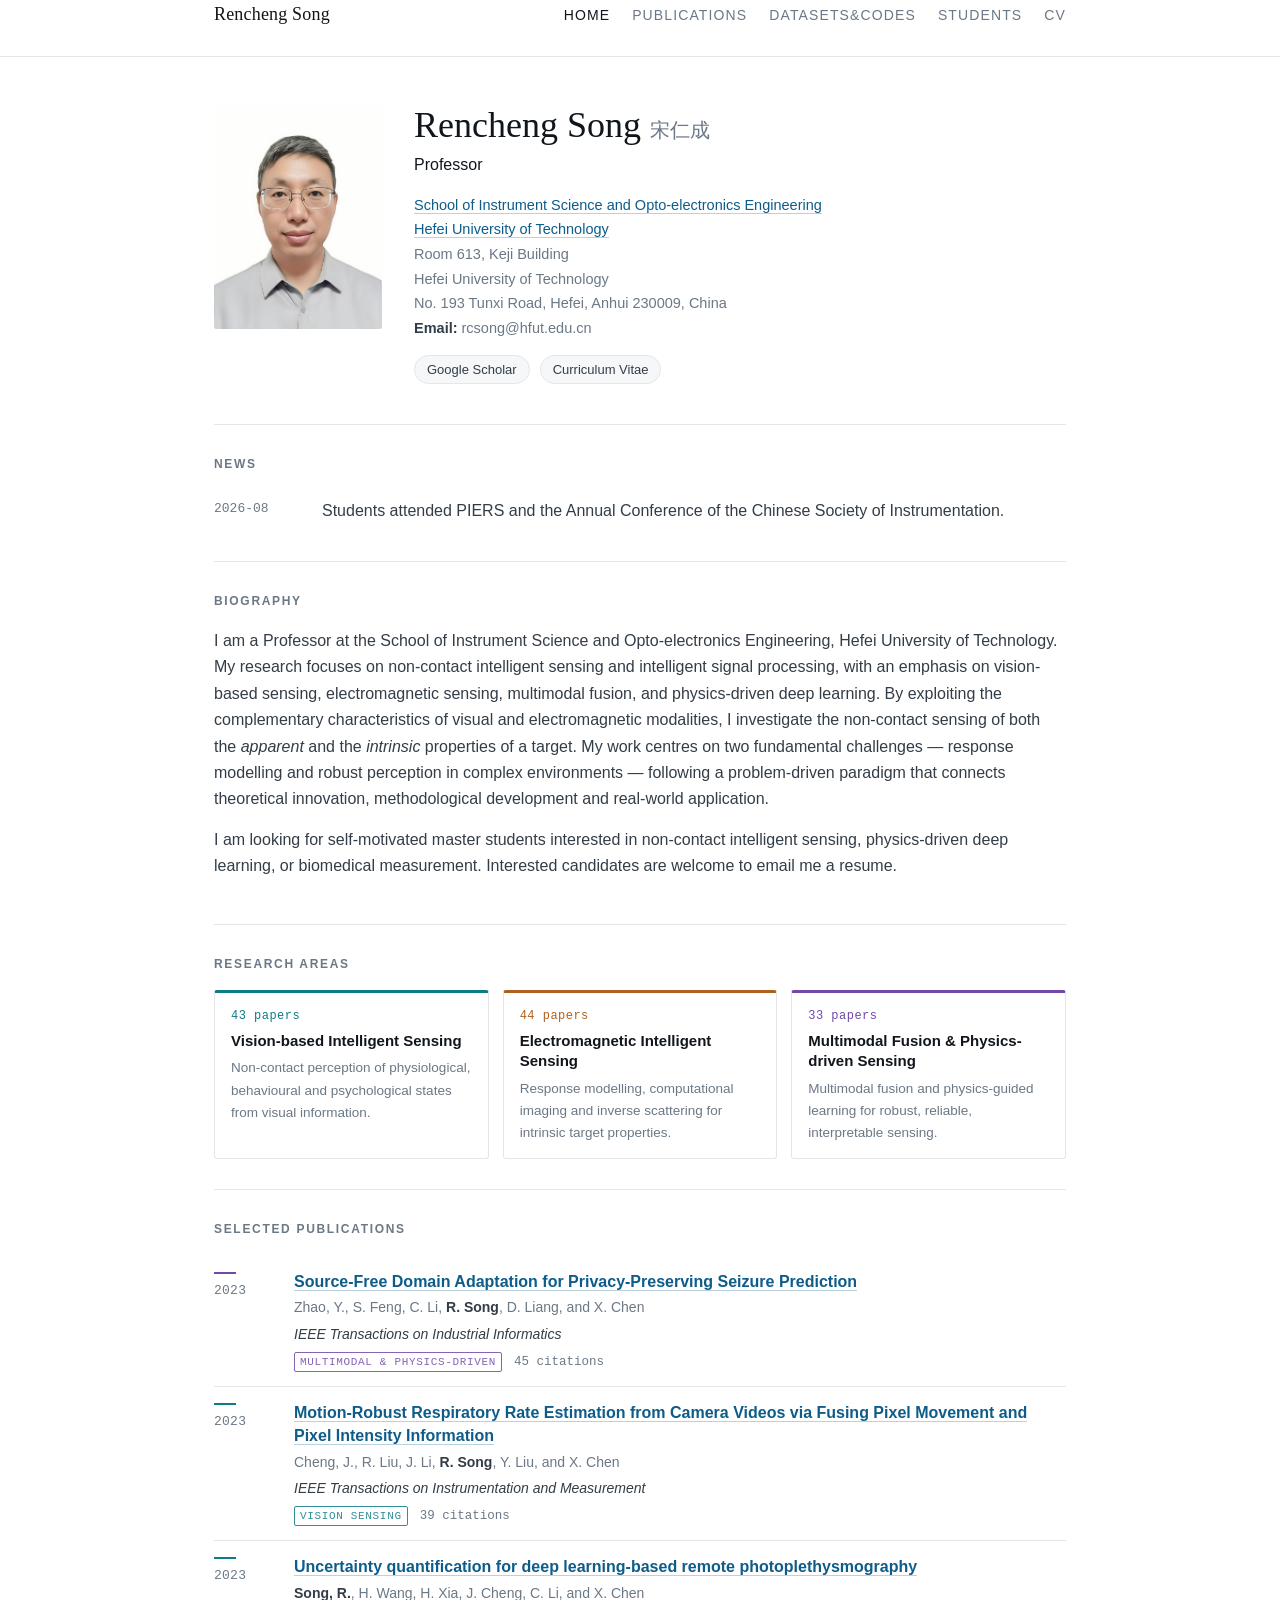
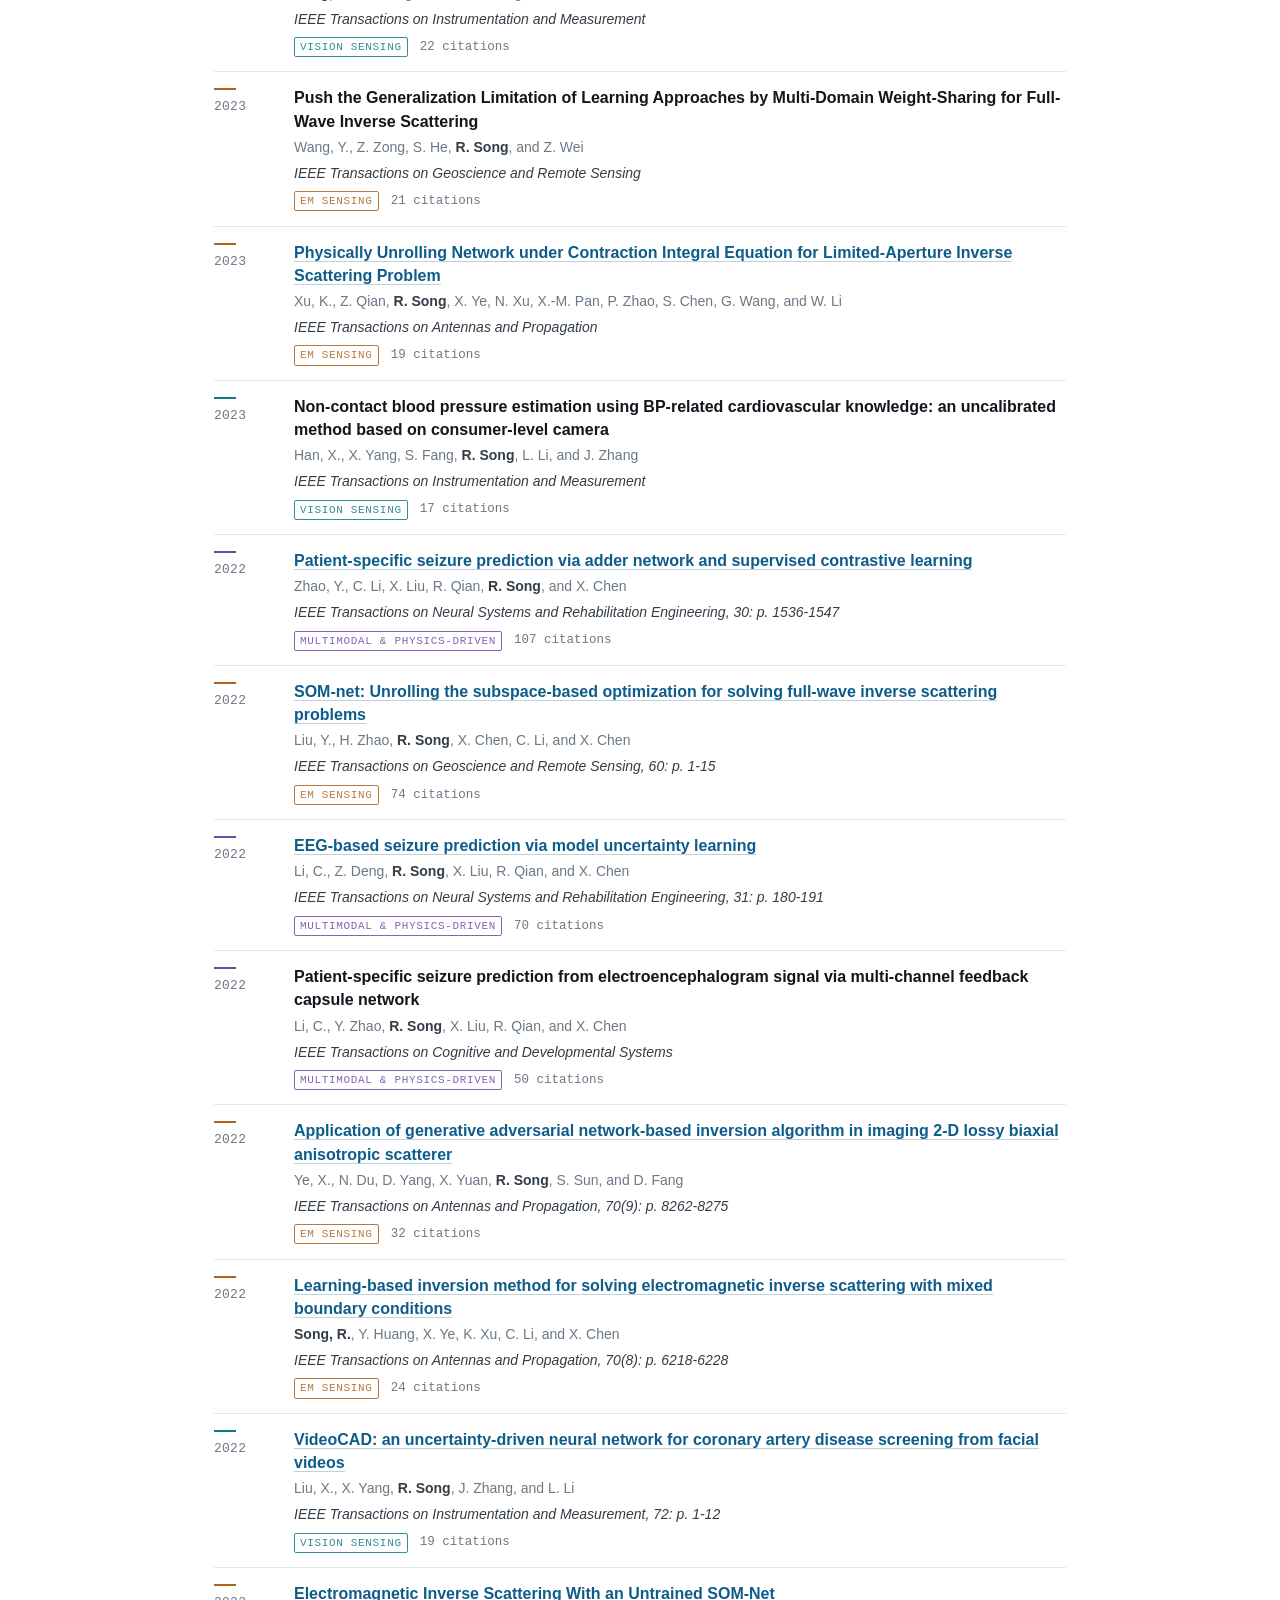
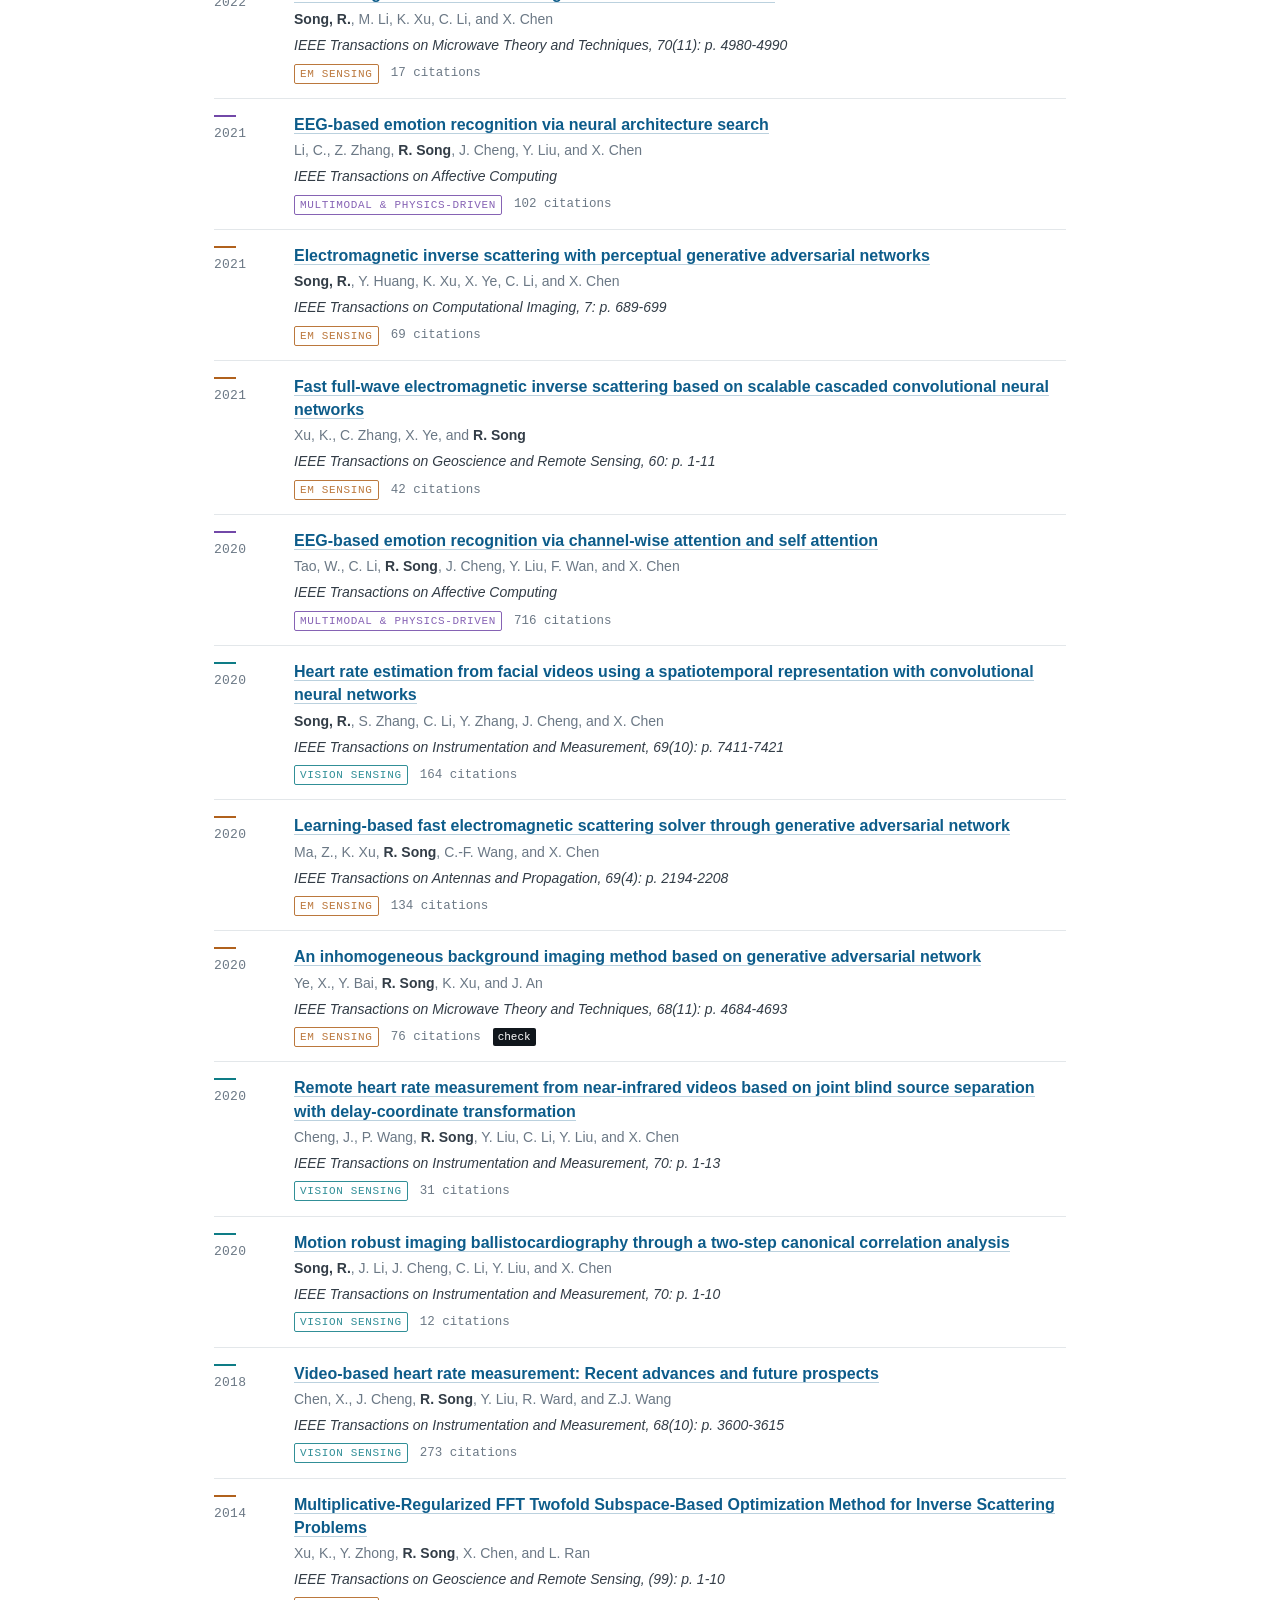
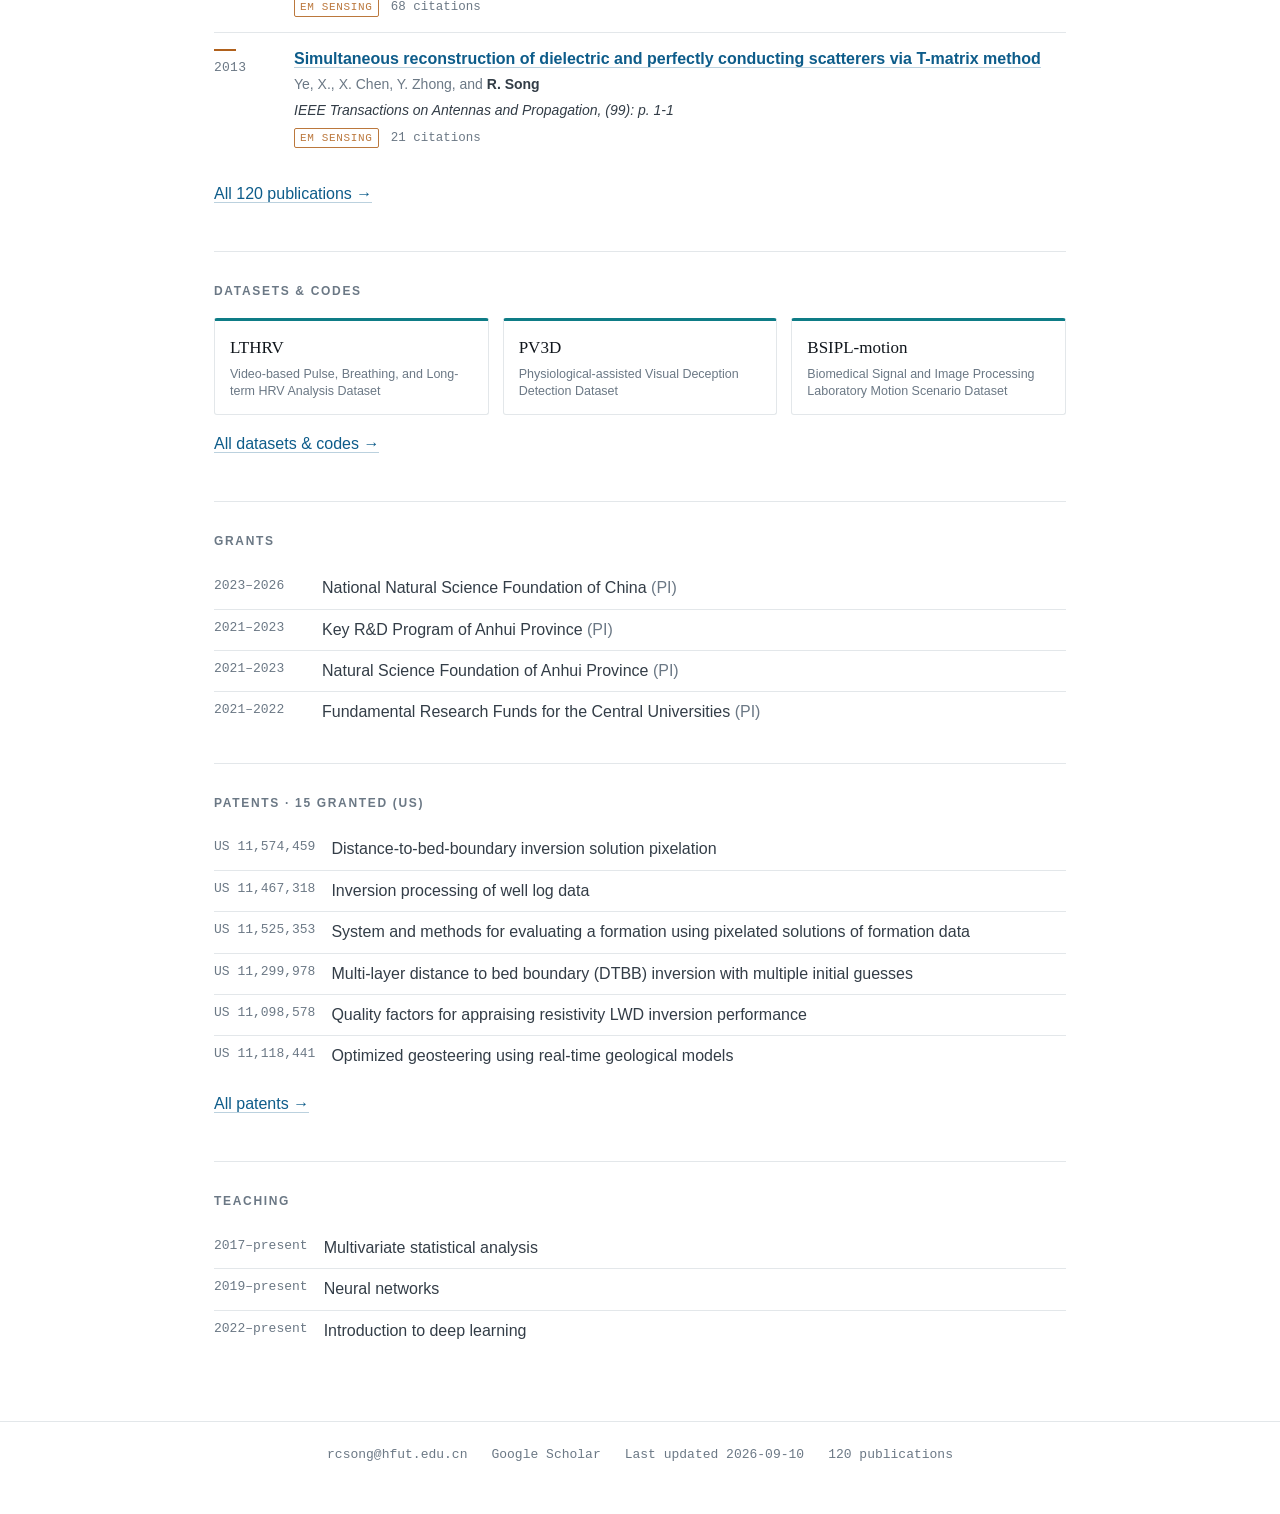
==== commit 57d416b6: "chore: sync publications from Google Scholar" ====
--- a/index.html
+++ b/index.html
@@ -93,7 +93,7 @@
   <li class="pub" data-cat="fusion" style="--c: #7248a8">
     <div class="year">2023</div>
     <div>
-      <div class="t">Source-Free Domain Adaptation for Privacy-Preserving Seizure Prediction</div>
+      <div class="t"><a href="https://scholar.google.com/citations?view_op=view_citation&amp;hl=en&amp;user=GH-rVCUAAAAJ&amp;pagesize=100&amp;sortby=pubdate&amp;citation_for_view=GH-rVCUAAAAJ:CHSYGLWDkRkC">Source-Free Domain Adaptation for Privacy-Preserving Seizure Prediction</a></div>
       <div class="a">Zhao, Y., S. Feng, C. Li, <span class="me">R. Song</span>, D. Liang, and X. Chen</div>
       <div class="v">IEEE Transactions on Industrial Informatics</div>
       <div class="x">
@@ -104,12 +104,23 @@
   <li class="pub" data-cat="vision" style="--c: #0e7c86">
     <div class="year">2023</div>
     <div>
-      <div class="t">Motion-Robust Respiratory Rate Estimation from Camera Videos via Fusing Pixel Movement and Pixel Intensity Information</div>
+      <div class="t"><a href="https://scholar.google.com/citations?view_op=view_citation&amp;hl=en&amp;user=GH-rVCUAAAAJ&amp;pagesize=100&amp;sortby=pubdate&amp;citation_for_view=GH-rVCUAAAAJ:b0M2c_1WBrUC">Motion-Robust Respiratory Rate Estimation from Camera Videos via Fusing Pixel Movement and Pixel Intensity Information</a></div>
       <div class="a">Cheng, J., R. Liu, J. Li, <span class="me">R. Song</span>, Y. Liu, and X. Chen</div>
       <div class="v">IEEE Transactions on Instrumentation and Measurement</div>
       <div class="x">
         <span class="tag">Vision sensing</span>
 <span class="cited">39 citations</span>      </div>
+    </div>
+  </li>
+  <li class="pub" data-cat="vision" style="--c: #0e7c86">
+    <div class="year">2023</div>
+    <div>
+      <div class="t"><a href="https://scholar.google.com/citations?view_op=view_citation&amp;hl=en&amp;user=GH-rVCUAAAAJ&amp;pagesize=100&amp;sortby=pubdate&amp;citation_for_view=GH-rVCUAAAAJ:UxriW0iASnsC">Uncertainty quantification for deep learning-based remote photoplethysmography</a></div>
+      <div class="a"><span class="me">Song, R.</span>, H. Wang, H. Xia, J. Cheng, C. Li, and X. Chen</div>
+      <div class="v">IEEE Transactions on Instrumentation and Measurement</div>
+      <div class="x">
+        <span class="tag">Vision sensing</span>
+<span class="cited">22 citations</span>      </div>
     </div>
   </li>
   <li class="pub" data-cat="em" style="--c: #b0611c">
@@ -123,21 +134,10 @@
 <span class="cited">21 citations</span>      </div>
     </div>
   </li>
-  <li class="pub" data-cat="vision" style="--c: #0e7c86">
-    <div class="year">2023</div>
-    <div>
-      <div class="t">Uncertainty quantification for deep learning-based remote photoplethysmography</div>
-      <div class="a"><span class="me">Song, R.</span>, H. Wang, H. Xia, J. Cheng, C. Li, and X. Chen</div>
-      <div class="v">IEEE Transactions on Instrumentation and Measurement</div>
-      <div class="x">
-        <span class="tag">Vision sensing</span>
-<span class="cited">21 citations</span>      </div>
-    </div>
-  </li>
-  <li class="pub" data-cat="em" style="--c: #b0611c">
-    <div class="year">2023</div>
-    <div>
-      <div class="t">Physically Unrolling Network under Contraction Integral Equation for Limited-Aperture Inverse Scattering Problem</div>
+  <li class="pub" data-cat="em" style="--c: #b0611c">
+    <div class="year">2023</div>
+    <div>
+      <div class="t"><a href="https://scholar.google.com/citations?view_op=view_citation&amp;hl=en&amp;user=GH-rVCUAAAAJ&amp;pagesize=100&amp;sortby=pubdate&amp;citation_for_view=GH-rVCUAAAAJ:nb7KW1ujOQ8C">Physically Unrolling Network under Contraction Integral Equation for Limited-Aperture Inverse Scattering Problem</a></div>
       <div class="a">Xu, K., Z. Qian, <span class="me">R. Song</span>, X. Ye, N. Xu, X.-M. Pan, P. Zhao, S. Chen, G. Wang, and W. Li</div>
       <div class="v">IEEE Transactions on Antennas and Propagation</div>
       <div class="x">
@@ -159,18 +159,18 @@
   <li class="pub" data-cat="fusion" style="--c: #7248a8">
     <div class="year">2022</div>
     <div>
-      <div class="t">Patient-specific seizure prediction via adder network and supervised contrastive learning</div>
+      <div class="t"><a href="https://scholar.google.com/citations?view_op=view_citation&amp;hl=en&amp;user=GH-rVCUAAAAJ&amp;pagesize=100&amp;sortby=pubdate&amp;citation_for_view=GH-rVCUAAAAJ:g5m5HwL7SMYC">Patient-specific seizure prediction via adder network and supervised contrastive learning</a></div>
       <div class="a">Zhao, Y., C. Li, X. Liu, R. Qian, <span class="me">R. Song</span>, and X. Chen</div>
       <div class="v">IEEE Transactions on Neural Systems and Rehabilitation Engineering, 30: p. 1536-1547</div>
       <div class="x">
         <span class="tag">Multimodal &amp; physics-driven</span>
-<span class="cited">106 citations</span>      </div>
-    </div>
-  </li>
-  <li class="pub" data-cat="em" style="--c: #b0611c">
-    <div class="year">2022</div>
-    <div>
-      <div class="t">SOM-net: Unrolling the subspace-based optimization for solving full-wave inverse scattering problems</div>
+<span class="cited">107 citations</span>      </div>
+    </div>
+  </li>
+  <li class="pub" data-cat="em" style="--c: #b0611c">
+    <div class="year">2022</div>
+    <div>
+      <div class="t"><a href="https://scholar.google.com/citations?view_op=view_citation&amp;hl=en&amp;user=GH-rVCUAAAAJ&amp;pagesize=100&amp;sortby=pubdate&amp;citation_for_view=GH-rVCUAAAAJ:HoB7MX3m0LUC">SOM-net: Unrolling the subspace-based optimization for solving full-wave inverse scattering problems</a></div>
       <div class="a">Liu, Y., H. Zhao, <span class="me">R. Song</span>, X. Chen, C. Li, and X. Chen</div>
       <div class="v">IEEE Transactions on Geoscience and Remote Sensing, 60: p. 1-15</div>
       <div class="x">
@@ -181,7 +181,7 @@
   <li class="pub" data-cat="fusion" style="--c: #7248a8">
     <div class="year">2022</div>
     <div>
-      <div class="t">EEG-based seizure prediction via model uncertainty learning</div>
+      <div class="t"><a href="https://scholar.google.com/citations?view_op=view_citation&amp;hl=en&amp;user=GH-rVCUAAAAJ&amp;pagesize=100&amp;sortby=pubdate&amp;citation_for_view=GH-rVCUAAAAJ:zA6iFVUQeVQC">EEG-based seizure prediction via model uncertainty learning</a></div>
       <div class="a">Li, C., Z. Deng, <span class="me">R. Song</span>, X. Liu, R. Qian, and X. Chen</div>
       <div class="v">IEEE Transactions on Neural Systems and Rehabilitation Engineering, 31: p. 180-191</div>
       <div class="x">
@@ -203,7 +203,7 @@
   <li class="pub" data-cat="em" style="--c: #b0611c">
     <div class="year">2022</div>
     <div>
-      <div class="t">Application of generative adversarial network-based inversion algorithm in imaging 2-D lossy biaxial anisotropic scatterer</div>
+      <div class="t"><a href="https://scholar.google.com/citations?view_op=view_citation&amp;hl=en&amp;user=GH-rVCUAAAAJ&amp;pagesize=100&amp;sortby=pubdate&amp;citation_for_view=GH-rVCUAAAAJ:M05iB0D1s5AC">Application of generative adversarial network-based inversion algorithm in imaging 2-D lossy biaxial anisotropic scatterer</a></div>
       <div class="a">Ye, X., N. Du, D. Yang, X. Yuan, <span class="me">R. Song</span>, S. Sun, and D. Fang</div>
       <div class="v">IEEE Transactions on Antennas and Propagation, 70(9): p. 8262-8275</div>
       <div class="x">
@@ -214,7 +214,7 @@
   <li class="pub" data-cat="em" style="--c: #b0611c">
     <div class="year">2022</div>
     <div>
-      <div class="t">Learning-based inversion method for solving electromagnetic inverse scattering with mixed boundary conditions</div>
+      <div class="t"><a href="https://scholar.google.com/citations?view_op=view_citation&amp;hl=en&amp;user=GH-rVCUAAAAJ&amp;pagesize=100&amp;sortby=pubdate&amp;citation_for_view=GH-rVCUAAAAJ:vV6vV6tmYwMC">Learning-based inversion method for solving electromagnetic inverse scattering with mixed boundary conditions</a></div>
       <div class="a"><span class="me">Song, R.</span>, Y. Huang, X. Ye, K. Xu, C. Li, and X. Chen</div>
       <div class="v">IEEE Transactions on Antennas and Propagation, 70(8): p. 6218-6228</div>
       <div class="x">
@@ -225,18 +225,18 @@
   <li class="pub" data-cat="vision" style="--c: #0e7c86">
     <div class="year">2022</div>
     <div>
-      <div class="t">VideoCAD: an uncertainty-driven neural network for coronary artery disease screening from facial videos</div>
+      <div class="t"><a href="https://scholar.google.com/citations?view_op=view_citation&amp;hl=en&amp;user=GH-rVCUAAAAJ&amp;pagesize=100&amp;sortby=pubdate&amp;citation_for_view=GH-rVCUAAAAJ:4OULZ7Gr8RgC">VideoCAD: an uncertainty-driven neural network for coronary artery disease screening from facial videos</a></div>
       <div class="a">Liu, X., X. Yang, <span class="me">R. Song</span>, J. Zhang, and L. Li</div>
       <div class="v">IEEE Transactions on Instrumentation and Measurement, 72: p. 1-12</div>
       <div class="x">
         <span class="tag">Vision sensing</span>
-<span class="cited">18 citations</span>      </div>
-    </div>
-  </li>
-  <li class="pub" data-cat="em" style="--c: #b0611c">
-    <div class="year">2022</div>
-    <div>
-      <div class="t">Electromagnetic Inverse Scattering With an Untrained SOM-Net</div>
+<span class="cited">19 citations</span>      </div>
+    </div>
+  </li>
+  <li class="pub" data-cat="em" style="--c: #b0611c">
+    <div class="year">2022</div>
+    <div>
+      <div class="t"><a href="https://scholar.google.com/citations?view_op=view_citation&amp;hl=en&amp;user=GH-rVCUAAAAJ&amp;pagesize=100&amp;sortby=pubdate&amp;citation_for_view=GH-rVCUAAAAJ:SeFeTyx0c_EC">Electromagnetic Inverse Scattering With an Untrained SOM-Net</a></div>
       <div class="a"><span class="me">Song, R.</span>, M. Li, K. Xu, C. Li, and X. Chen</div>
       <div class="v">IEEE Transactions on Microwave Theory and Techniques, 70(11): p. 4980-4990</div>
       <div class="x">
@@ -247,18 +247,18 @@
   <li class="pub" data-cat="fusion" style="--c: #7248a8">
     <div class="year">2021</div>
     <div>
-      <div class="t">EEG-based emotion recognition via neural architecture search</div>
+      <div class="t"><a href="https://scholar.google.com/citations?view_op=view_citation&amp;hl=en&amp;user=GH-rVCUAAAAJ&amp;pagesize=100&amp;sortby=pubdate&amp;citation_for_view=GH-rVCUAAAAJ:J_g5lzvAfSwC">EEG-based emotion recognition via neural architecture search</a></div>
       <div class="a">Li, C., Z. Zhang, <span class="me">R. Song</span>, J. Cheng, Y. Liu, and X. Chen</div>
       <div class="v">IEEE Transactions on Affective Computing</div>
       <div class="x">
         <span class="tag">Multimodal &amp; physics-driven</span>
-<span class="cited">100 citations</span>      </div>
+<span class="cited">102 citations</span>      </div>
     </div>
   </li>
   <li class="pub" data-cat="em" style="--c: #b0611c">
     <div class="year">2021</div>
     <div>
-      <div class="t">Electromagnetic inverse scattering with perceptual generative adversarial networks</div>
+      <div class="t"><a href="https://scholar.google.com/citations?view_op=view_citation&amp;hl=en&amp;user=GH-rVCUAAAAJ&amp;pagesize=100&amp;sortby=pubdate&amp;citation_for_view=GH-rVCUAAAAJ:GnPB-g6toBAC">Electromagnetic inverse scattering with perceptual generative adversarial networks</a></div>
       <div class="a"><span class="me">Song, R.</span>, Y. Huang, K. Xu, X. Ye, C. Li, and X. Chen</div>
       <div class="v">IEEE Transactions on Computational Imaging, 7: p. 689-699</div>
       <div class="x">
@@ -269,7 +269,7 @@
   <li class="pub" data-cat="em" style="--c: #b0611c">
     <div class="year">2021</div>
     <div>
-      <div class="t">Fast full-wave electromagnetic inverse scattering based on scalable cascaded convolutional neural networks</div>
+      <div class="t"><a href="https://scholar.google.com/citations?view_op=view_citation&amp;hl=en&amp;user=GH-rVCUAAAAJ&amp;pagesize=100&amp;sortby=pubdate&amp;citation_for_view=GH-rVCUAAAAJ:O3NaXMp0MMsC">Fast full-wave electromagnetic inverse scattering based on scalable cascaded convolutional neural networks</a></div>
       <div class="a">Xu, K., C. Zhang, X. Ye, and <span class="me">R. Song</span></div>
       <div class="v">IEEE Transactions on Geoscience and Remote Sensing, 60: p. 1-11</div>
       <div class="x">
@@ -280,18 +280,18 @@
   <li class="pub" data-cat="fusion" style="--c: #7248a8">
     <div class="year">2020</div>
     <div>
-      <div class="t">EEG-based emotion recognition via channel-wise attention and self attention</div>
+      <div class="t"><a href="https://scholar.google.com/citations?view_op=view_citation&amp;hl=en&amp;user=GH-rVCUAAAAJ&amp;cstart=100&amp;pagesize=100&amp;sortby=pubdate&amp;citation_for_view=GH-rVCUAAAAJ:JV2RwH3_ST0C">EEG-based emotion recognition via channel-wise attention and self attention</a></div>
       <div class="a">Tao, W., C. Li, <span class="me">R. Song</span>, J. Cheng, Y. Liu, F. Wan, and X. Chen</div>
       <div class="v">IEEE Transactions on Affective Computing</div>
       <div class="x">
         <span class="tag">Multimodal &amp; physics-driven</span>
-<span class="cited">711 citations</span>      </div>
-    </div>
-  </li>
-  <li class="pub" data-cat="vision" style="--c: #0e7c86">
-    <div class="year">2020</div>
-    <div>
-      <div class="t">Heart rate estimation from facial videos using a spatiotemporal representation with convolutional neural networks</div>
+<span class="cited">716 citations</span>      </div>
+    </div>
+  </li>
+  <li class="pub" data-cat="vision" style="--c: #0e7c86">
+    <div class="year">2020</div>
+    <div>
+      <div class="t"><a href="https://scholar.google.com/citations?view_op=view_citation&amp;hl=en&amp;user=GH-rVCUAAAAJ&amp;cstart=100&amp;pagesize=100&amp;sortby=pubdate&amp;citation_for_view=GH-rVCUAAAAJ:4JMBOYKVnBMC">Heart rate estimation from facial videos using a spatiotemporal representation with convolutional neural networks</a></div>
       <div class="a"><span class="me">Song, R.</span>, S. Zhang, C. Li, Y. Zhang, J. Cheng, and X. Chen</div>
       <div class="v">IEEE Transactions on Instrumentation and Measurement, 69(10): p. 7411-7421</div>
       <div class="x">
@@ -302,7 +302,7 @@
   <li class="pub" data-cat="em" style="--c: #b0611c">
     <div class="year">2020</div>
     <div>
-      <div class="t">Learning-based fast electromagnetic scattering solver through generative adversarial network</div>
+      <div class="t"><a href="https://scholar.google.com/citations?view_op=view_citation&amp;hl=en&amp;user=GH-rVCUAAAAJ&amp;cstart=100&amp;pagesize=100&amp;sortby=pubdate&amp;citation_for_view=GH-rVCUAAAAJ:blknAaTinKkC">Learning-based fast electromagnetic scattering solver through generative adversarial network</a></div>
       <div class="a">Ma, Z., K. Xu, <span class="me">R. Song</span>, C.-F. Wang, and X. Chen</div>
       <div class="v">IEEE Transactions on Antennas and Propagation, 69(4): p. 2194-2208</div>
       <div class="x">
@@ -313,7 +313,7 @@
   <li class="pub" data-cat="em" style="--c: #b0611c">
     <div class="year">2020</div>
     <div>
-      <div class="t">An inhomogeneous background imaging method based on generative adversarial network</div>
+      <div class="t"><a href="https://scholar.google.com/citations?view_op=view_citation&amp;hl=en&amp;user=GH-rVCUAAAAJ&amp;cstart=100&amp;pagesize=100&amp;sortby=pubdate&amp;citation_for_view=GH-rVCUAAAAJ:M3NEmzRMIkIC">An inhomogeneous background imaging method based on generative adversarial network</a></div>
       <div class="a">Ye, X., Y. Bai, <span class="me">R. Song</span>, K. Xu, and J. An</div>
       <div class="v">IEEE Transactions on Microwave Theory and Techniques, 68(11): p. 4684-4693</div>
       <div class="x">
@@ -324,7 +324,7 @@
   <li class="pub" data-cat="vision" style="--c: #0e7c86">
     <div class="year">2020</div>
     <div>
-      <div class="t">Remote heart rate measurement from near-infrared videos based on joint blind source separation with delay-coordinate transformation</div>
+      <div class="t"><a href="https://scholar.google.com/citations?view_op=view_citation&amp;hl=en&amp;user=GH-rVCUAAAAJ&amp;pagesize=100&amp;sortby=pubdate&amp;citation_for_view=GH-rVCUAAAAJ:YFjsv_pBGBYC">Remote heart rate measurement from near-infrared videos based on joint blind source separation with delay-coordinate transformation</a></div>
       <div class="a">Cheng, J., P. Wang, <span class="me">R. Song</span>, Y. Liu, C. Li, Y. Liu, and X. Chen</div>
       <div class="v">IEEE Transactions on Instrumentation and Measurement, 70: p. 1-13</div>
       <div class="x">
@@ -335,7 +335,7 @@
   <li class="pub" data-cat="vision" style="--c: #0e7c86">
     <div class="year">2020</div>
     <div>
-      <div class="t">Motion robust imaging ballistocardiography through a two-step canonical correlation analysis</div>
+      <div class="t"><a href="https://scholar.google.com/citations?view_op=view_citation&amp;hl=en&amp;user=GH-rVCUAAAAJ&amp;pagesize=100&amp;sortby=pubdate&amp;citation_for_view=GH-rVCUAAAAJ:NMxIlDl6LWMC">Motion robust imaging ballistocardiography through a two-step canonical correlation analysis</a></div>
       <div class="a"><span class="me">Song, R.</span>, J. Li, J. Cheng, C. Li, Y. Liu, and X. Chen</div>
       <div class="v">IEEE Transactions on Instrumentation and Measurement, 70: p. 1-10</div>
       <div class="x">
@@ -346,18 +346,18 @@
   <li class="pub" data-cat="vision" style="--c: #0e7c86">
     <div class="year">2018</div>
     <div>
-      <div class="t">Video-based heart rate measurement: Recent advances and future prospects</div>
+      <div class="t"><a href="https://scholar.google.com/citations?view_op=view_citation&amp;hl=en&amp;user=GH-rVCUAAAAJ&amp;cstart=100&amp;pagesize=100&amp;sortby=pubdate&amp;citation_for_view=GH-rVCUAAAAJ:hFOr9nPyWt4C">Video-based heart rate measurement: Recent advances and future prospects</a></div>
       <div class="a">Chen, X., J. Cheng, <span class="me">R. Song</span>, Y. Liu, R. Ward, and Z.J. Wang</div>
       <div class="v">IEEE Transactions on Instrumentation and Measurement, 68(10): p. 3600-3615</div>
       <div class="x">
         <span class="tag">Vision sensing</span>
-<span class="cited">272 citations</span>      </div>
+<span class="cited">273 citations</span>      </div>
     </div>
   </li>
   <li class="pub" data-cat="em" style="--c: #b0611c">
     <div class="year">2014</div>
     <div>
-      <div class="t">Multiplicative-Regularized FFT Twofold Subspace-Based Optimization Method for Inverse Scattering Problems</div>
+      <div class="t"><a href="https://scholar.google.com/citations?view_op=view_citation&amp;hl=en&amp;user=GH-rVCUAAAAJ&amp;cstart=100&amp;pagesize=100&amp;sortby=pubdate&amp;citation_for_view=GH-rVCUAAAAJ:4DMP91E08xMC">Multiplicative-Regularized FFT Twofold Subspace-Based Optimization Method for Inverse Scattering Problems</a></div>
       <div class="a">Xu, K., Y. Zhong, <span class="me">R. Song</span>, X. Chen, and L. Ran</div>
       <div class="v">IEEE Transactions on Geoscience and Remote Sensing, (99): p. 1-10</div>
       <div class="x">
@@ -368,7 +368,7 @@
   <li class="pub" data-cat="em" style="--c: #b0611c">
     <div class="year">2013</div>
     <div>
-      <div class="t">Simultaneous reconstruction of dielectric and perfectly conducting scatterers via T-matrix method</div>
+      <div class="t"><a href="https://scholar.google.com/citations?view_op=view_citation&amp;hl=en&amp;user=GH-rVCUAAAAJ&amp;cstart=100&amp;pagesize=100&amp;sortby=pubdate&amp;citation_for_view=GH-rVCUAAAAJ:kNdYIx-mwKoC">Simultaneous reconstruction of dielectric and perfectly conducting scatterers via T-matrix method</a></div>
       <div class="a">Ye, X., X. Chen, Y. Zhong, and <span class="me">R. Song</span></div>
       <div class="v">IEEE Transactions on Antennas and Propagation, (99): p. 1-1</div>
       <div class="x">
@@ -420,7 +420,7 @@
 <footer><div class="wrap" style="display:flex;flex-wrap:wrap;gap:10px 24px;padding:0">
   <span>rcsong@hfut.edu.cn</span>
   <a href="https://scholar.google.com/citations?user=GH-rVCUAAAAJ&amp;hl=en">Google Scholar</a>
-  <span>Last updated 2026-09-01</span>
+  <span>Last updated 2026-09-10</span>
   <span>120 publications</span>
 </div></footer>
 
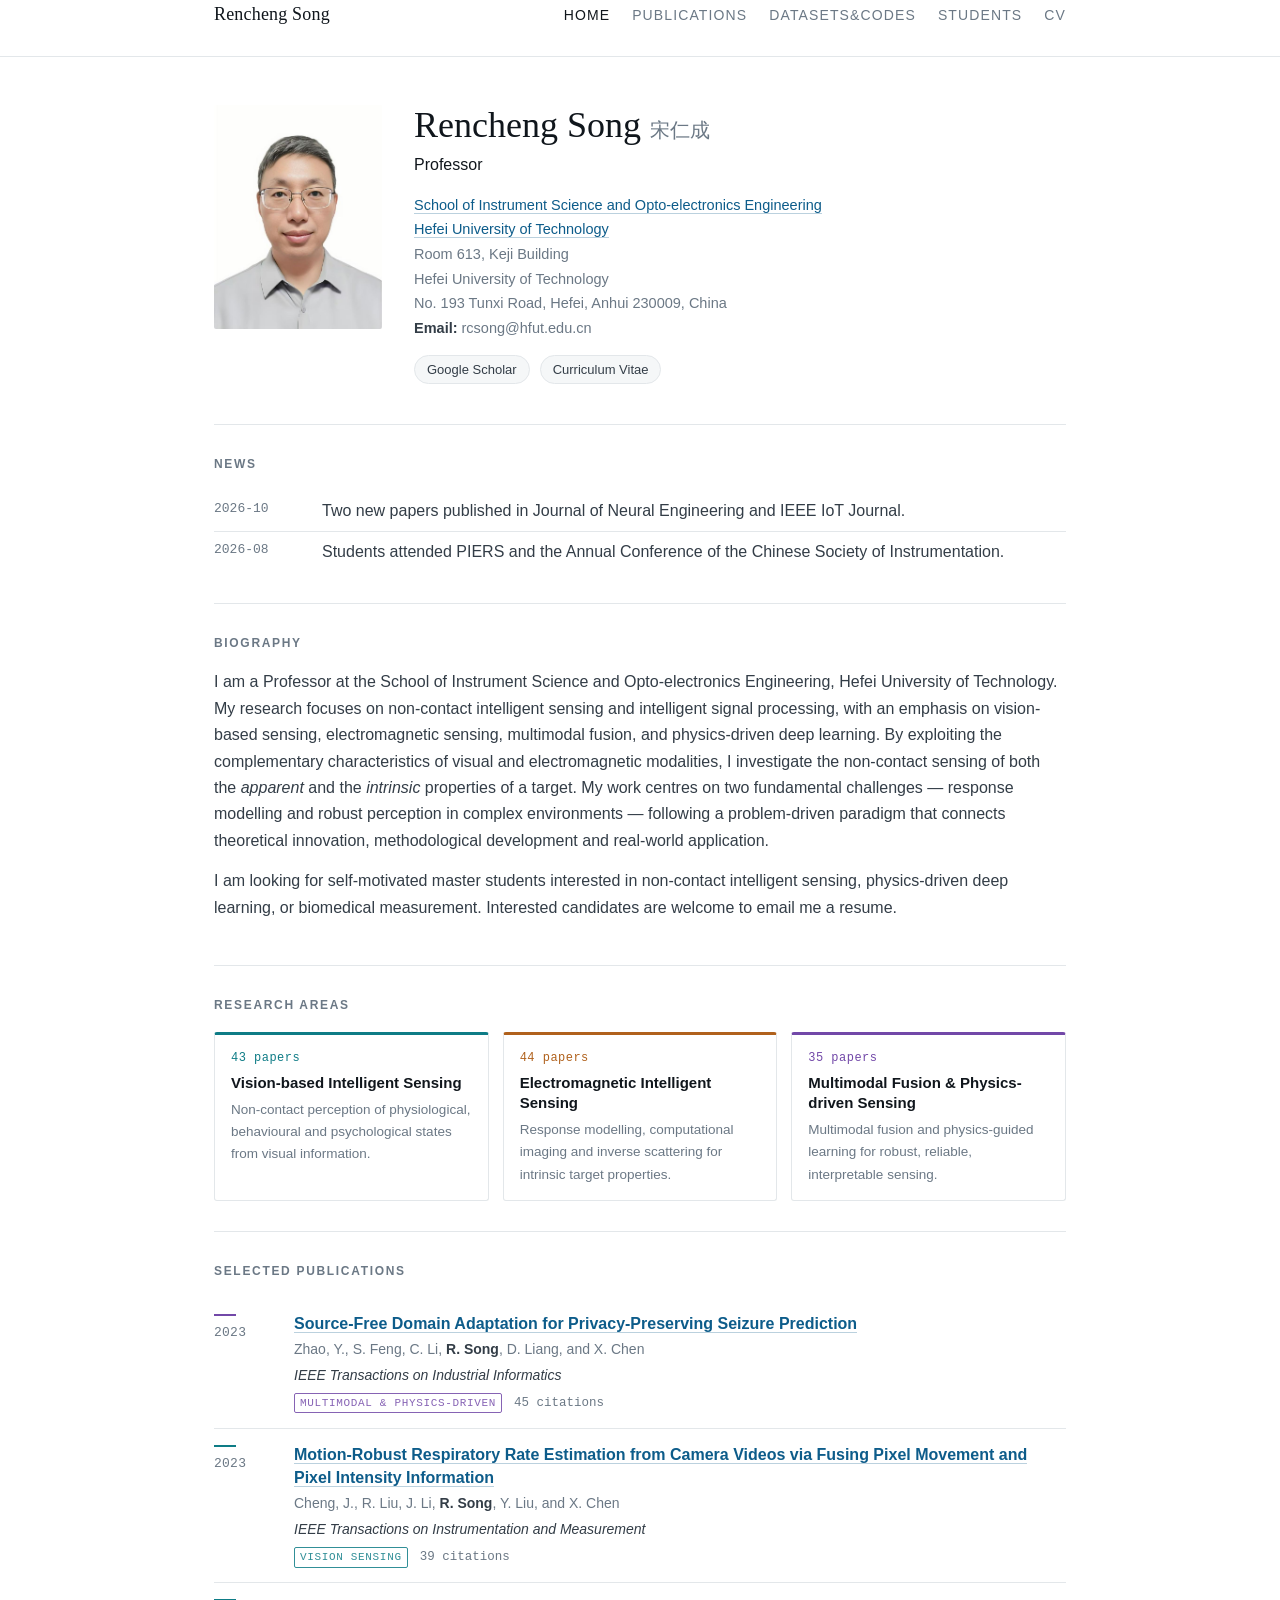
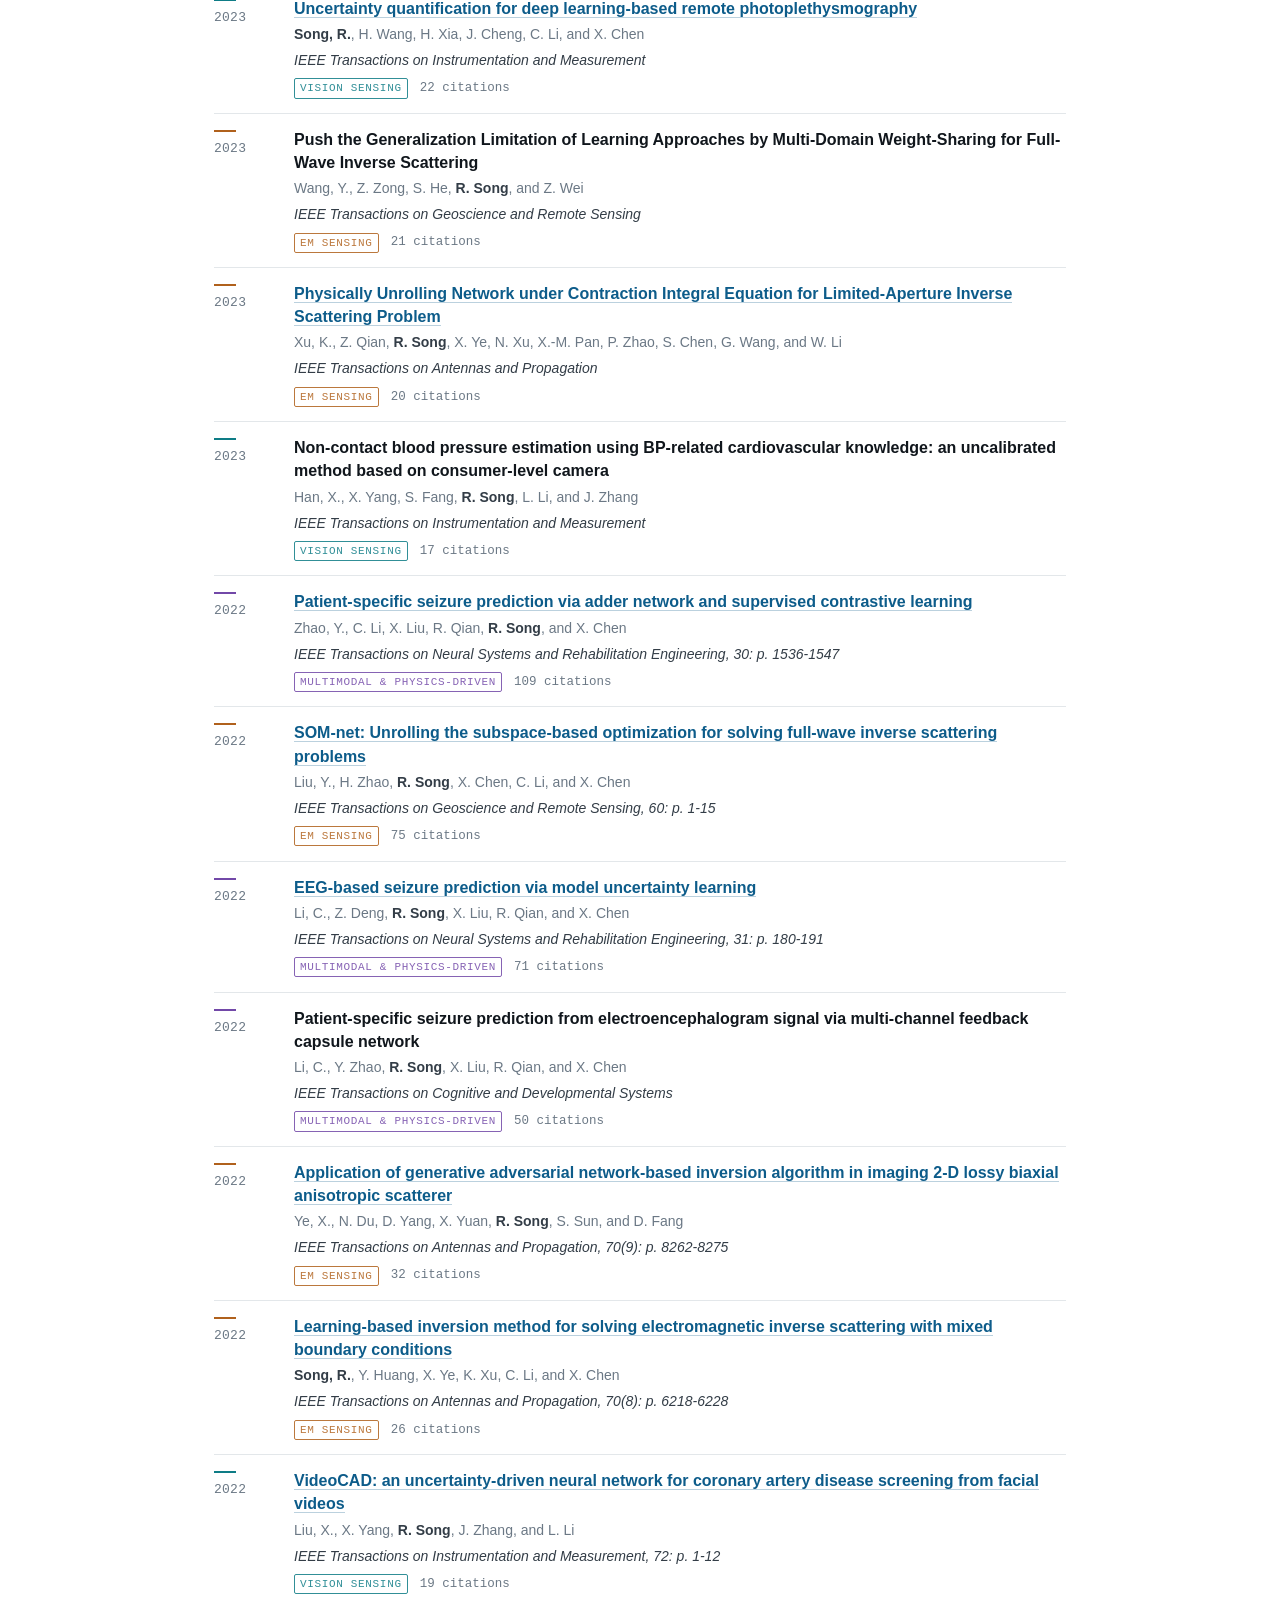
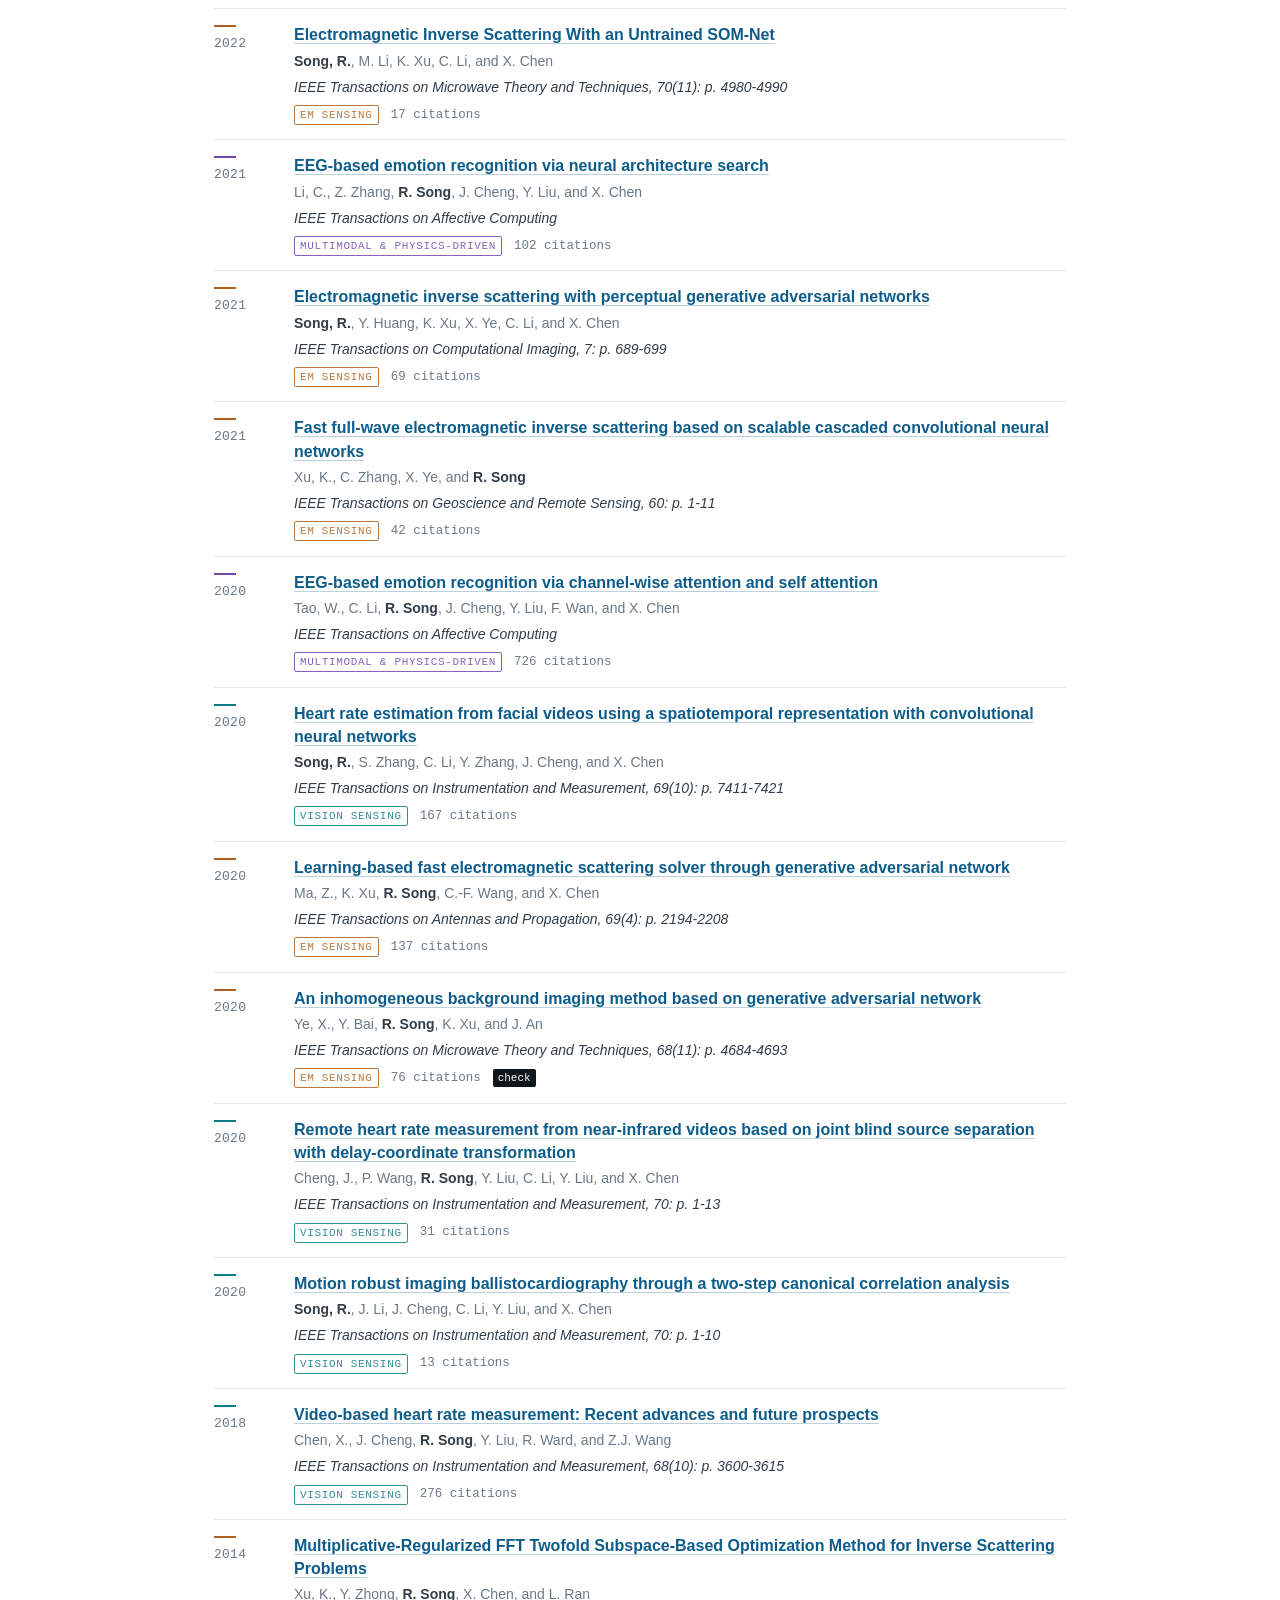
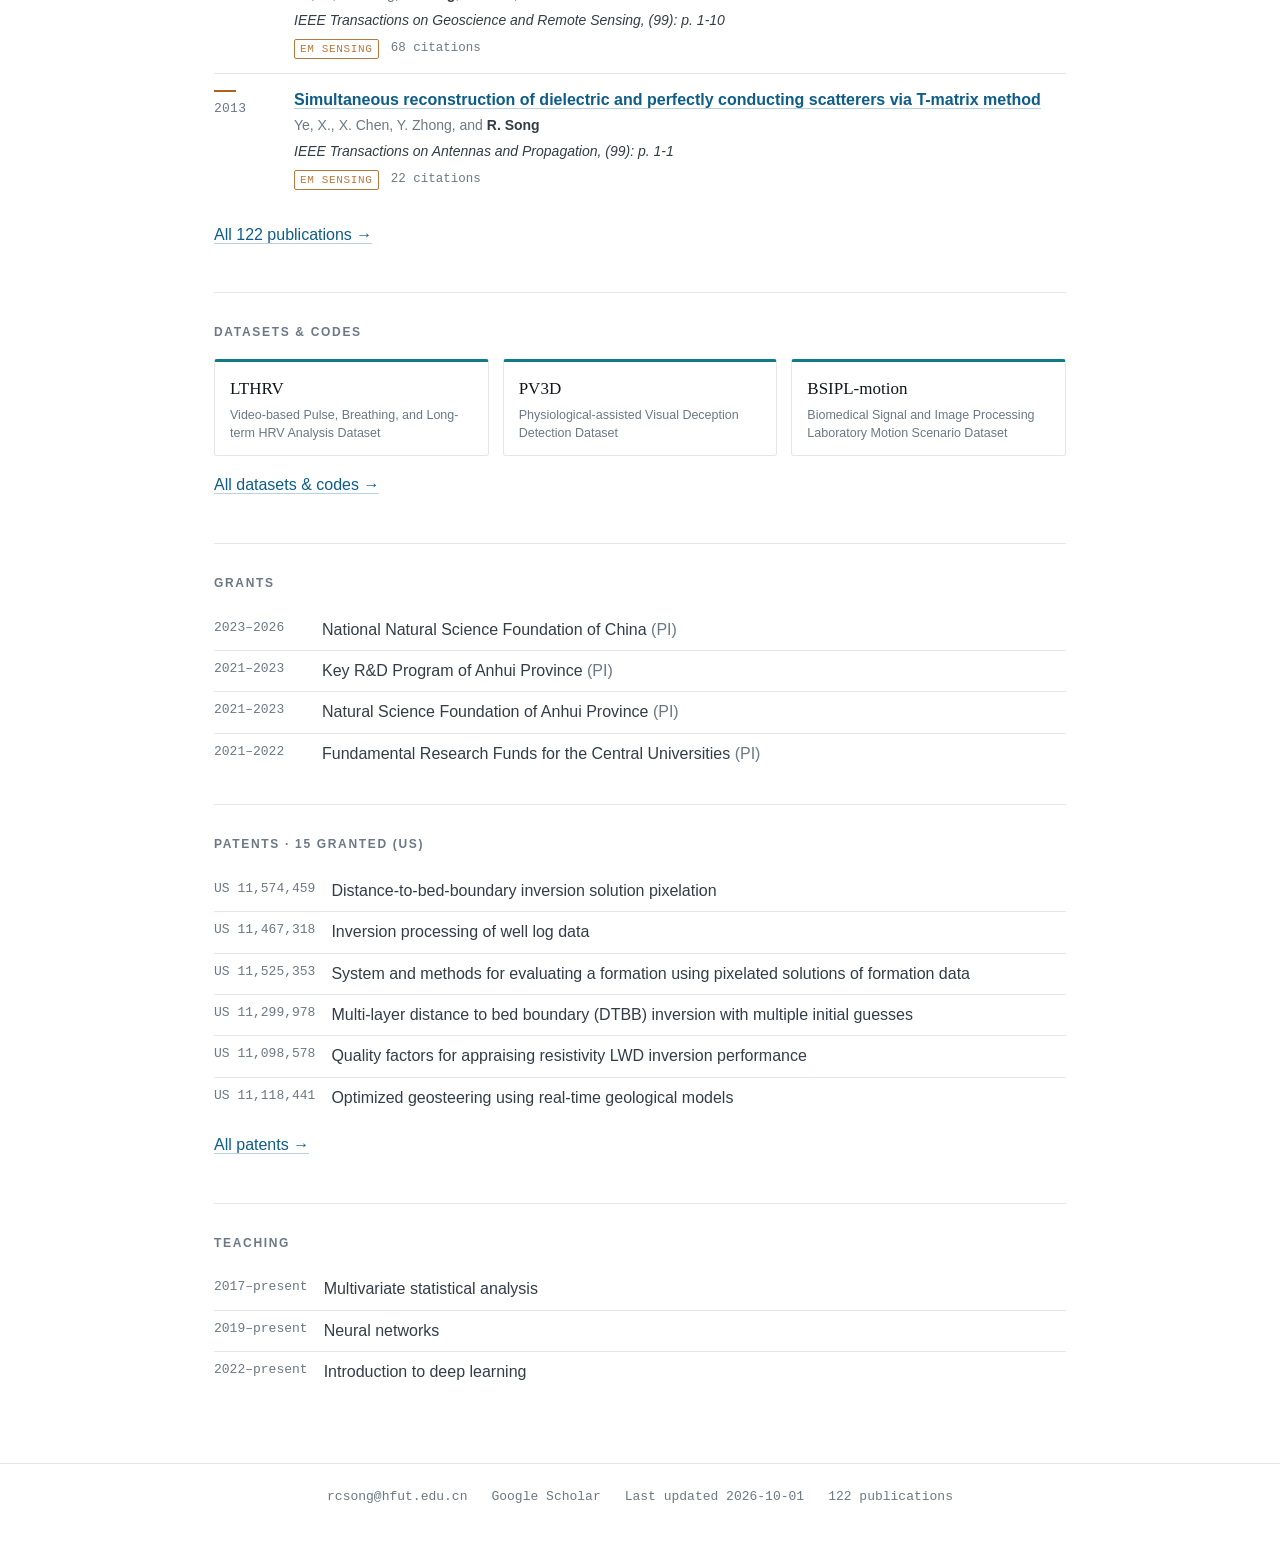
==== commit 233c5663: "chore: sync publications from Google Scholar" ====
--- a/index.html
+++ b/index.html
@@ -10,7 +10,7 @@
 <meta property="og:title" content="Rencheng Song — Professor, Hefei University of Technology">
 <meta property="og:type" content="profile">
 <meta property="og:url" content="https://renchengsong.github.io/">
-<script type="application/ld+json">{"@context": "https://schema.org", "@type": "Person", "name": "Rencheng Song", "alternateName": "宋仁成", "jobTitle": "Professor", "email": "mailto:rcsong@hfut.edu.cn", "url": "https://renchengsong.github.io", "affiliation": {"@type": "Organization", "name": "Hefei University of Technology"}, "sameAs": ["https://scholar.google.com/citations?user=GH-rVCUAAAAJ&hl=en"], "knowsAbout": ["Vision-based Intelligent Sensing", "Electromagnetic Intelligent Sensing", "Multimodal Fusion & Physics-driven Sensing"], "description": "120 peer-reviewed publications."}</script>
+<script type="application/ld+json">{"@context": "https://schema.org", "@type": "Person", "name": "Rencheng Song", "alternateName": "宋仁成", "jobTitle": "Professor", "email": "mailto:rcsong@hfut.edu.cn", "url": "https://renchengsong.github.io", "affiliation": {"@type": "Organization", "name": "Hefei University of Technology"}, "sameAs": ["https://scholar.google.com/citations?user=GH-rVCUAAAAJ&hl=en"], "knowsAbout": ["Vision-based Intelligent Sensing", "Electromagnetic Intelligent Sensing", "Multimodal Fusion & Physics-driven Sensing"], "description": "122 peer-reviewed publications."}</script>
 </head>
 <body>
 
@@ -42,7 +42,7 @@
 <section>
   <h2>News</h2>
   <ul class="plainlist">
-<li><span class="when">2026-08</span><span>Students attended PIERS and the Annual Conference of the Chinese Society of Instrumentation.</span></li>  </ul>
+<li><span class="when">2026-10</span><span>Two new papers published in Journal of Neural Engineering and IEEE IoT Journal.</span></li><li><span class="when">2026-08</span><span>Students attended PIERS and the Annual Conference of the Chinese Society of Instrumentation.</span></li>  </ul>
 </section>
 
 <section>
@@ -80,7 +80,7 @@
       <p>Response modelling, computational imaging and inverse scattering for intrinsic target properties.</p>
     </div>
     <div class="area" style="--c: #7248a8">
-      <div class="n">33 papers</div>
+      <div class="n">35 papers</div>
       <h4>Multimodal Fusion &amp; Physics-driven Sensing</h4>
       <p>Multimodal fusion and physics-guided learning for robust, reliable, interpretable sensing.</p>
     </div>
@@ -142,7 +142,7 @@
       <div class="v">IEEE Transactions on Antennas and Propagation</div>
       <div class="x">
         <span class="tag">EM sensing</span>
-<span class="cited">19 citations</span>      </div>
+<span class="cited">20 citations</span>      </div>
     </div>
   </li>
   <li class="pub" data-cat="vision" style="--c: #0e7c86">
@@ -164,7 +164,7 @@
       <div class="v">IEEE Transactions on Neural Systems and Rehabilitation Engineering, 30: p. 1536-1547</div>
       <div class="x">
         <span class="tag">Multimodal &amp; physics-driven</span>
-<span class="cited">107 citations</span>      </div>
+<span class="cited">109 citations</span>      </div>
     </div>
   </li>
   <li class="pub" data-cat="em" style="--c: #b0611c">
@@ -175,7 +175,7 @@
       <div class="v">IEEE Transactions on Geoscience and Remote Sensing, 60: p. 1-15</div>
       <div class="x">
         <span class="tag">EM sensing</span>
-<span class="cited">74 citations</span>      </div>
+<span class="cited">75 citations</span>      </div>
     </div>
   </li>
   <li class="pub" data-cat="fusion" style="--c: #7248a8">
@@ -186,7 +186,7 @@
       <div class="v">IEEE Transactions on Neural Systems and Rehabilitation Engineering, 31: p. 180-191</div>
       <div class="x">
         <span class="tag">Multimodal &amp; physics-driven</span>
-<span class="cited">70 citations</span>      </div>
+<span class="cited">71 citations</span>      </div>
     </div>
   </li>
   <li class="pub" data-cat="fusion" style="--c: #7248a8">
@@ -219,7 +219,7 @@
       <div class="v">IEEE Transactions on Antennas and Propagation, 70(8): p. 6218-6228</div>
       <div class="x">
         <span class="tag">EM sensing</span>
-<span class="cited">24 citations</span>      </div>
+<span class="cited">26 citations</span>      </div>
     </div>
   </li>
   <li class="pub" data-cat="vision" style="--c: #0e7c86">
@@ -285,7 +285,7 @@
       <div class="v">IEEE Transactions on Affective Computing</div>
       <div class="x">
         <span class="tag">Multimodal &amp; physics-driven</span>
-<span class="cited">716 citations</span>      </div>
+<span class="cited">726 citations</span>      </div>
     </div>
   </li>
   <li class="pub" data-cat="vision" style="--c: #0e7c86">
@@ -296,7 +296,7 @@
       <div class="v">IEEE Transactions on Instrumentation and Measurement, 69(10): p. 7411-7421</div>
       <div class="x">
         <span class="tag">Vision sensing</span>
-<span class="cited">164 citations</span>      </div>
+<span class="cited">167 citations</span>      </div>
     </div>
   </li>
   <li class="pub" data-cat="em" style="--c: #b0611c">
@@ -307,7 +307,7 @@
       <div class="v">IEEE Transactions on Antennas and Propagation, 69(4): p. 2194-2208</div>
       <div class="x">
         <span class="tag">EM sensing</span>
-<span class="cited">134 citations</span>      </div>
+<span class="cited">137 citations</span>      </div>
     </div>
   </li>
   <li class="pub" data-cat="em" style="--c: #b0611c">
@@ -324,7 +324,7 @@
   <li class="pub" data-cat="vision" style="--c: #0e7c86">
     <div class="year">2020</div>
     <div>
-      <div class="t"><a href="https://scholar.google.com/citations?view_op=view_citation&amp;hl=en&amp;user=GH-rVCUAAAAJ&amp;pagesize=100&amp;sortby=pubdate&amp;citation_for_view=GH-rVCUAAAAJ:YFjsv_pBGBYC">Remote heart rate measurement from near-infrared videos based on joint blind source separation with delay-coordinate transformation</a></div>
+      <div class="t"><a href="https://scholar.google.com/citations?view_op=view_citation&amp;hl=en&amp;user=GH-rVCUAAAAJ&amp;cstart=100&amp;pagesize=100&amp;sortby=pubdate&amp;citation_for_view=GH-rVCUAAAAJ:YFjsv_pBGBYC">Remote heart rate measurement from near-infrared videos based on joint blind source separation with delay-coordinate transformation</a></div>
       <div class="a">Cheng, J., P. Wang, <span class="me">R. Song</span>, Y. Liu, C. Li, Y. Liu, and X. Chen</div>
       <div class="v">IEEE Transactions on Instrumentation and Measurement, 70: p. 1-13</div>
       <div class="x">
@@ -335,12 +335,12 @@
   <li class="pub" data-cat="vision" style="--c: #0e7c86">
     <div class="year">2020</div>
     <div>
-      <div class="t"><a href="https://scholar.google.com/citations?view_op=view_citation&amp;hl=en&amp;user=GH-rVCUAAAAJ&amp;pagesize=100&amp;sortby=pubdate&amp;citation_for_view=GH-rVCUAAAAJ:NMxIlDl6LWMC">Motion robust imaging ballistocardiography through a two-step canonical correlation analysis</a></div>
+      <div class="t"><a href="https://scholar.google.com/citations?view_op=view_citation&amp;hl=en&amp;user=GH-rVCUAAAAJ&amp;cstart=100&amp;pagesize=100&amp;sortby=pubdate&amp;citation_for_view=GH-rVCUAAAAJ:NMxIlDl6LWMC">Motion robust imaging ballistocardiography through a two-step canonical correlation analysis</a></div>
       <div class="a"><span class="me">Song, R.</span>, J. Li, J. Cheng, C. Li, Y. Liu, and X. Chen</div>
       <div class="v">IEEE Transactions on Instrumentation and Measurement, 70: p. 1-10</div>
       <div class="x">
         <span class="tag">Vision sensing</span>
-<span class="cited">12 citations</span>      </div>
+<span class="cited">13 citations</span>      </div>
     </div>
   </li>
   <li class="pub" data-cat="vision" style="--c: #0e7c86">
@@ -351,7 +351,7 @@
       <div class="v">IEEE Transactions on Instrumentation and Measurement, 68(10): p. 3600-3615</div>
       <div class="x">
         <span class="tag">Vision sensing</span>
-<span class="cited">273 citations</span>      </div>
+<span class="cited">276 citations</span>      </div>
     </div>
   </li>
   <li class="pub" data-cat="em" style="--c: #b0611c">
@@ -373,10 +373,10 @@
       <div class="v">IEEE Transactions on Antennas and Propagation, (99): p. 1-1</div>
       <div class="x">
         <span class="tag">EM sensing</span>
-<span class="cited">21 citations</span>      </div>
-    </div>
-  </li>
-</ol>  <p style="margin-top:18px"><a href="publications.html">All 120 publications &rarr;</a></p>
+<span class="cited">22 citations</span>      </div>
+    </div>
+  </li>
+</ol>  <p style="margin-top:18px"><a href="publications.html">All 122 publications &rarr;</a></p>
 </section>
 
 <section>
@@ -420,8 +420,8 @@
 <footer><div class="wrap" style="display:flex;flex-wrap:wrap;gap:10px 24px;padding:0">
   <span>rcsong@hfut.edu.cn</span>
   <a href="https://scholar.google.com/citations?user=GH-rVCUAAAAJ&amp;hl=en">Google Scholar</a>
-  <span>Last updated 2026-09-10</span>
-  <span>120 publications</span>
+  <span>Last updated 2026-10-01</span>
+  <span>122 publications</span>
 </div></footer>
 
 </body>
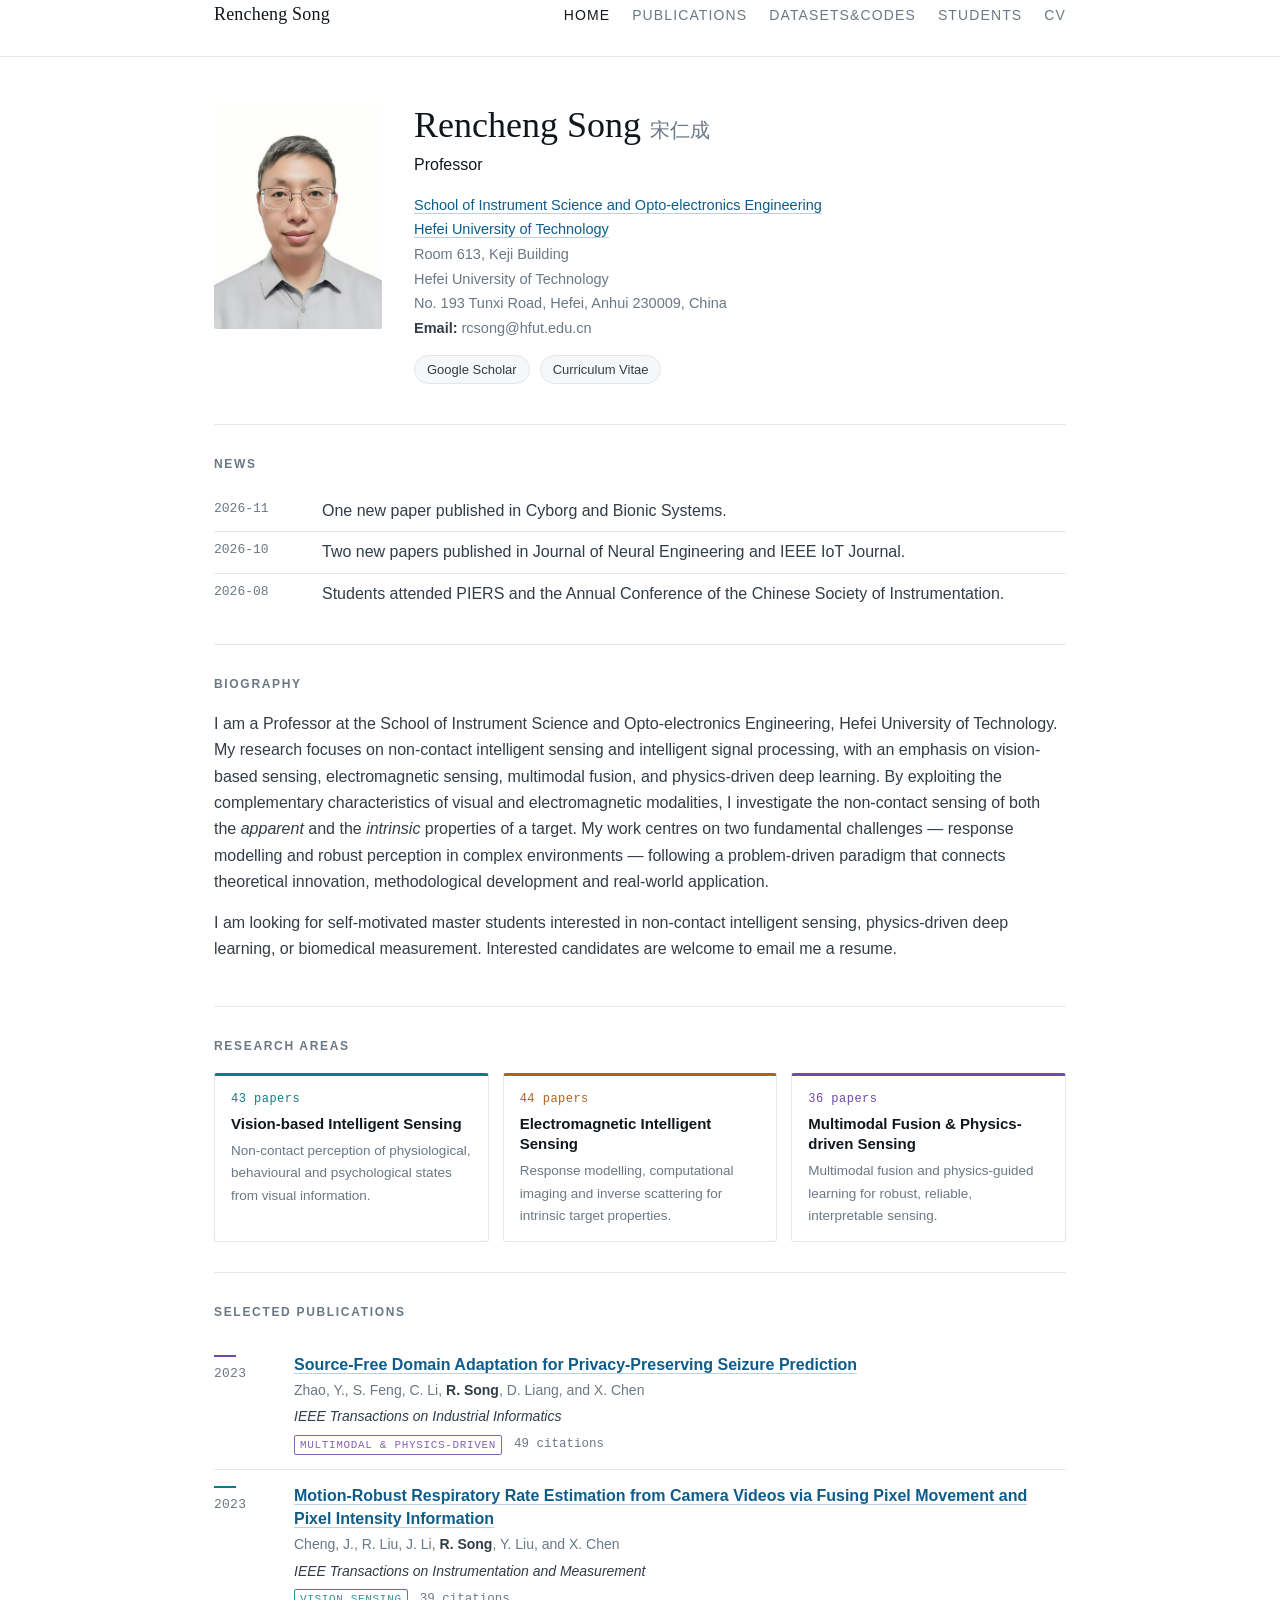
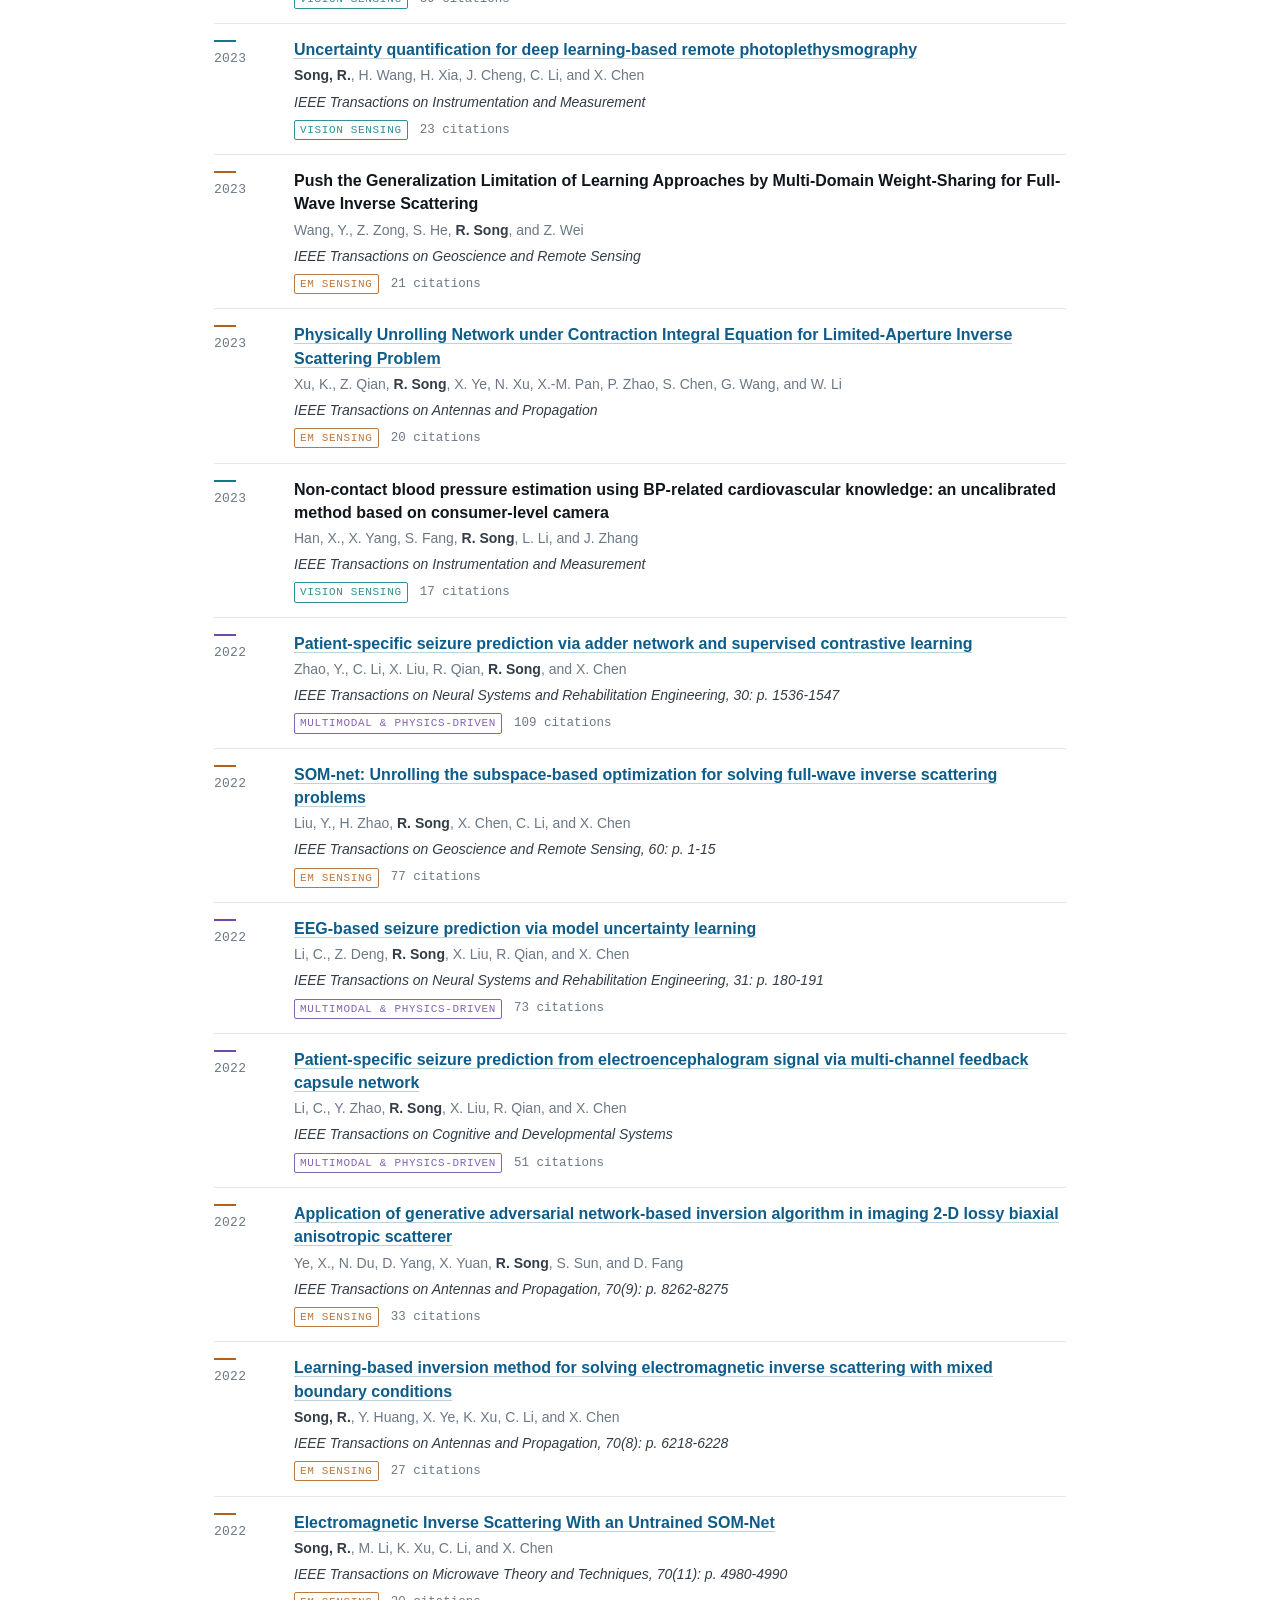
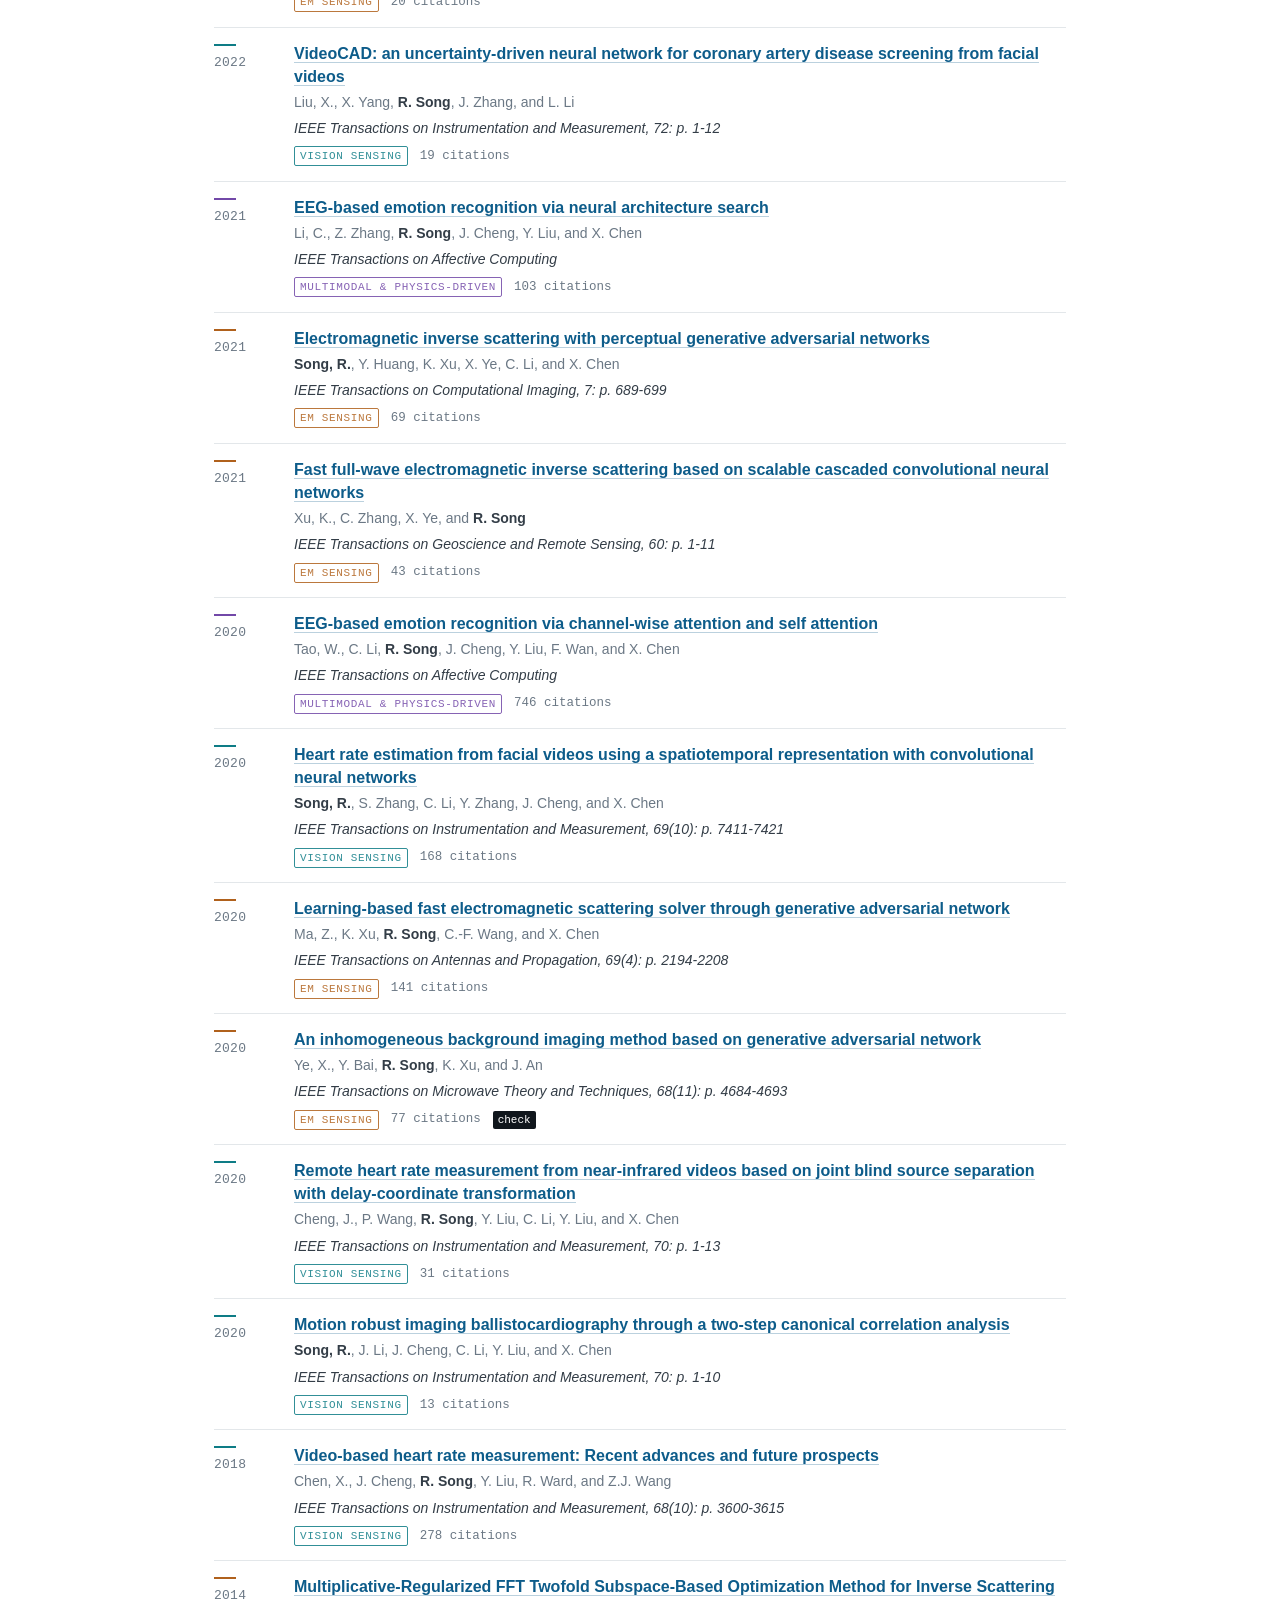
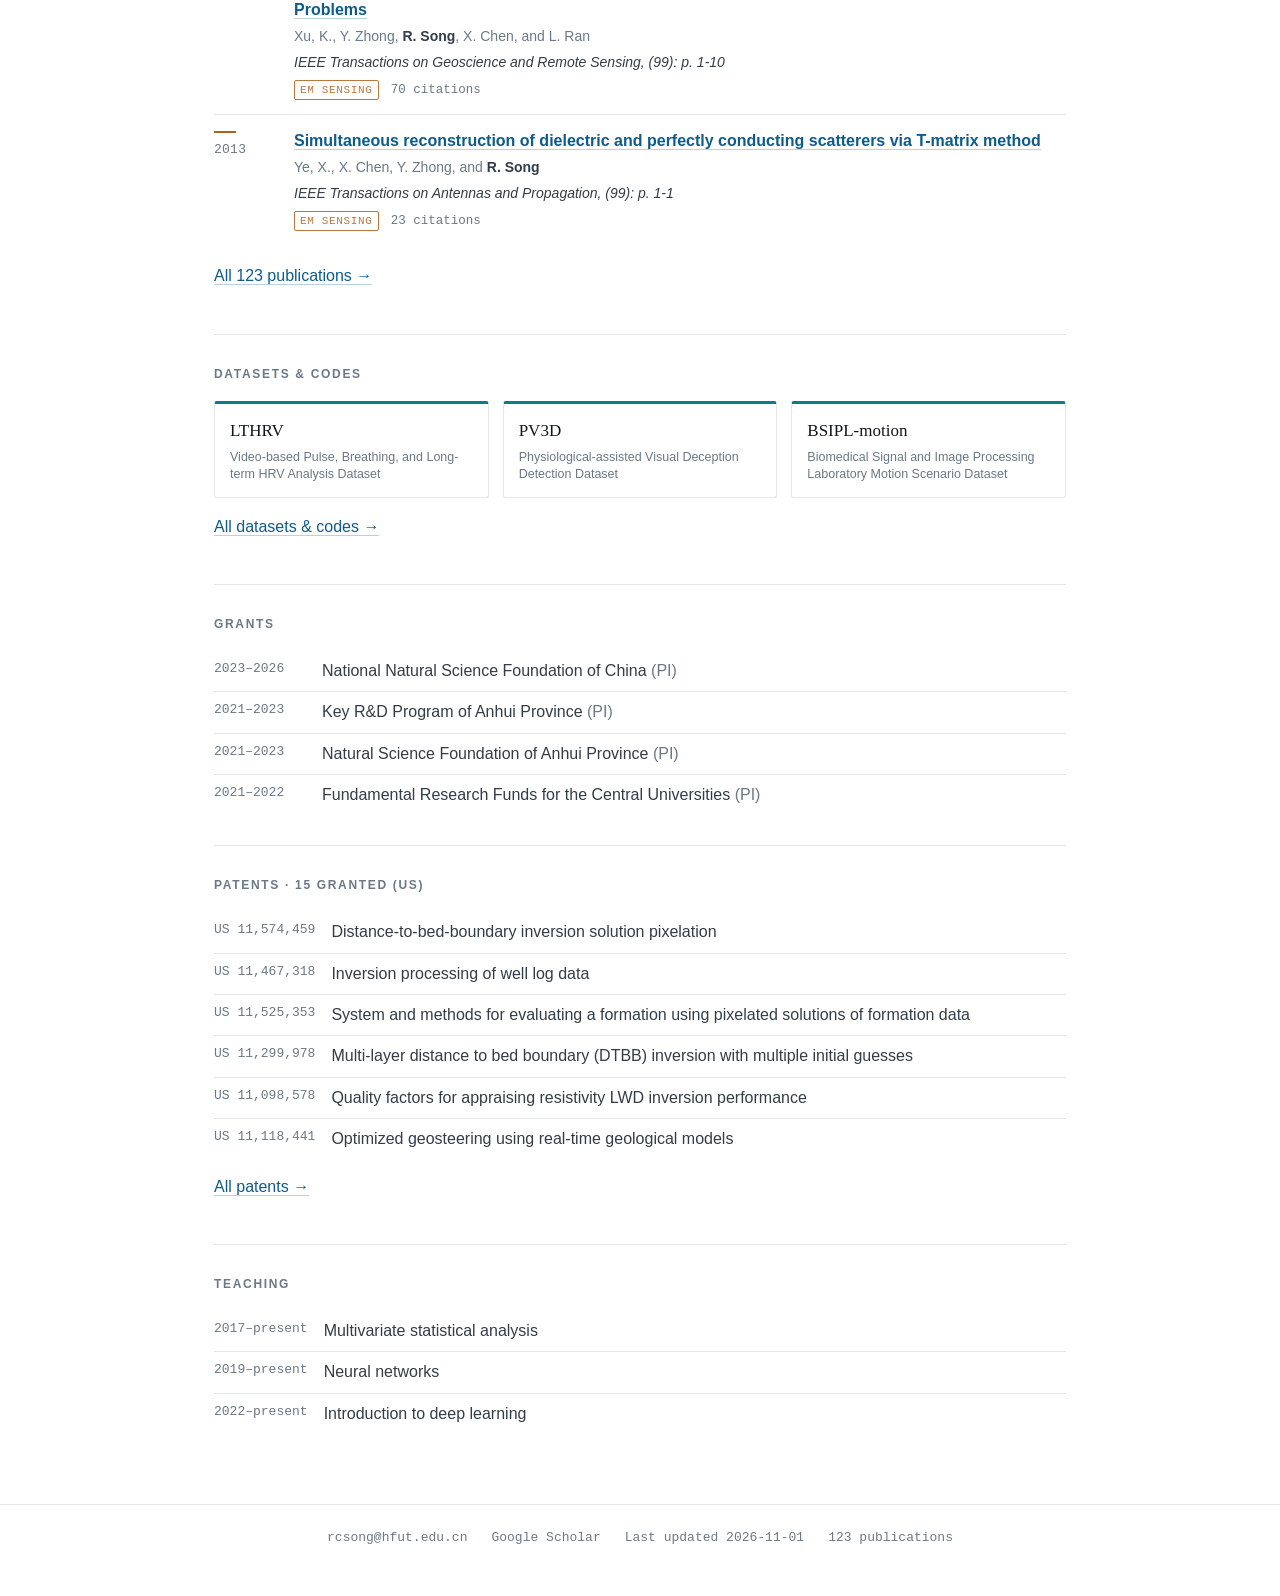
==== commit fb23ff97: "chore: sync publications from Google Scholar" ====
--- a/index.html
+++ b/index.html
@@ -10,7 +10,7 @@
 <meta property="og:title" content="Rencheng Song — Professor, Hefei University of Technology">
 <meta property="og:type" content="profile">
 <meta property="og:url" content="https://renchengsong.github.io/">
-<script type="application/ld+json">{"@context": "https://schema.org", "@type": "Person", "name": "Rencheng Song", "alternateName": "宋仁成", "jobTitle": "Professor", "email": "mailto:rcsong@hfut.edu.cn", "url": "https://renchengsong.github.io", "affiliation": {"@type": "Organization", "name": "Hefei University of Technology"}, "sameAs": ["https://scholar.google.com/citations?user=GH-rVCUAAAAJ&hl=en"], "knowsAbout": ["Vision-based Intelligent Sensing", "Electromagnetic Intelligent Sensing", "Multimodal Fusion & Physics-driven Sensing"], "description": "122 peer-reviewed publications."}</script>
+<script type="application/ld+json">{"@context": "https://schema.org", "@type": "Person", "name": "Rencheng Song", "alternateName": "宋仁成", "jobTitle": "Professor", "email": "mailto:rcsong@hfut.edu.cn", "url": "https://renchengsong.github.io", "affiliation": {"@type": "Organization", "name": "Hefei University of Technology"}, "sameAs": ["https://scholar.google.com/citations?user=GH-rVCUAAAAJ&hl=en"], "knowsAbout": ["Vision-based Intelligent Sensing", "Electromagnetic Intelligent Sensing", "Multimodal Fusion & Physics-driven Sensing"], "description": "123 peer-reviewed publications."}</script>
 </head>
 <body>
 
@@ -42,7 +42,7 @@
 <section>
   <h2>News</h2>
   <ul class="plainlist">
-<li><span class="when">2026-10</span><span>Two new papers published in Journal of Neural Engineering and IEEE IoT Journal.</span></li><li><span class="when">2026-08</span><span>Students attended PIERS and the Annual Conference of the Chinese Society of Instrumentation.</span></li>  </ul>
+<li><span class="when">2026-11</span><span>One new paper published in Cyborg and Bionic Systems.</span></li><li><span class="when">2026-10</span><span>Two new papers published in Journal of Neural Engineering and IEEE IoT Journal.</span></li><li><span class="when">2026-08</span><span>Students attended PIERS and the Annual Conference of the Chinese Society of Instrumentation.</span></li>  </ul>
 </section>
 
 <section>
@@ -80,7 +80,7 @@
       <p>Response modelling, computational imaging and inverse scattering for intrinsic target properties.</p>
     </div>
     <div class="area" style="--c: #7248a8">
-      <div class="n">35 papers</div>
+      <div class="n">36 papers</div>
       <h4>Multimodal Fusion &amp; Physics-driven Sensing</h4>
       <p>Multimodal fusion and physics-guided learning for robust, reliable, interpretable sensing.</p>
     </div>
@@ -98,7 +98,7 @@
       <div class="v">IEEE Transactions on Industrial Informatics</div>
       <div class="x">
         <span class="tag">Multimodal &amp; physics-driven</span>
-<span class="cited">45 citations</span>      </div>
+<span class="cited">49 citations</span>      </div>
     </div>
   </li>
   <li class="pub" data-cat="vision" style="--c: #0e7c86">
@@ -120,7 +120,7 @@
       <div class="v">IEEE Transactions on Instrumentation and Measurement</div>
       <div class="x">
         <span class="tag">Vision sensing</span>
-<span class="cited">22 citations</span>      </div>
+<span class="cited">23 citations</span>      </div>
     </div>
   </li>
   <li class="pub" data-cat="em" style="--c: #b0611c">
@@ -175,7 +175,7 @@
       <div class="v">IEEE Transactions on Geoscience and Remote Sensing, 60: p. 1-15</div>
       <div class="x">
         <span class="tag">EM sensing</span>
-<span class="cited">75 citations</span>      </div>
+<span class="cited">77 citations</span>      </div>
     </div>
   </li>
   <li class="pub" data-cat="fusion" style="--c: #7248a8">
@@ -186,18 +186,18 @@
       <div class="v">IEEE Transactions on Neural Systems and Rehabilitation Engineering, 31: p. 180-191</div>
       <div class="x">
         <span class="tag">Multimodal &amp; physics-driven</span>
-<span class="cited">71 citations</span>      </div>
-    </div>
-  </li>
-  <li class="pub" data-cat="fusion" style="--c: #7248a8">
-    <div class="year">2022</div>
-    <div>
-      <div class="t">Patient-specific seizure prediction from electroencephalogram signal via multi-channel feedback capsule network</div>
+<span class="cited">73 citations</span>      </div>
+    </div>
+  </li>
+  <li class="pub" data-cat="fusion" style="--c: #7248a8">
+    <div class="year">2022</div>
+    <div>
+      <div class="t"><a href="https://scholar.google.com/citations?view_op=view_citation&amp;hl=en&amp;user=GH-rVCUAAAAJ&amp;pagesize=100&amp;sortby=pubdate&amp;citation_for_view=GH-rVCUAAAAJ:3s1wT3WcHBgC">Patient-specific seizure prediction from electroencephalogram signal via multi-channel feedback capsule network</a></div>
       <div class="a">Li, C., Y. Zhao, <span class="me">R. Song</span>, X. Liu, R. Qian, and X. Chen</div>
       <div class="v">IEEE Transactions on Cognitive and Developmental Systems</div>
       <div class="x">
         <span class="tag">Multimodal &amp; physics-driven</span>
-<span class="cited">50 citations</span>      </div>
+<span class="cited">51 citations</span>      </div>
     </div>
   </li>
   <li class="pub" data-cat="em" style="--c: #b0611c">
@@ -208,7 +208,7 @@
       <div class="v">IEEE Transactions on Antennas and Propagation, 70(9): p. 8262-8275</div>
       <div class="x">
         <span class="tag">EM sensing</span>
-<span class="cited">32 citations</span>      </div>
+<span class="cited">33 citations</span>      </div>
     </div>
   </li>
   <li class="pub" data-cat="em" style="--c: #b0611c">
@@ -219,7 +219,18 @@
       <div class="v">IEEE Transactions on Antennas and Propagation, 70(8): p. 6218-6228</div>
       <div class="x">
         <span class="tag">EM sensing</span>
-<span class="cited">26 citations</span>      </div>
+<span class="cited">27 citations</span>      </div>
+    </div>
+  </li>
+  <li class="pub" data-cat="em" style="--c: #b0611c">
+    <div class="year">2022</div>
+    <div>
+      <div class="t"><a href="https://scholar.google.com/citations?view_op=view_citation&amp;hl=en&amp;user=GH-rVCUAAAAJ&amp;pagesize=100&amp;sortby=pubdate&amp;citation_for_view=GH-rVCUAAAAJ:SeFeTyx0c_EC">Electromagnetic Inverse Scattering With an Untrained SOM-Net</a></div>
+      <div class="a"><span class="me">Song, R.</span>, M. Li, K. Xu, C. Li, and X. Chen</div>
+      <div class="v">IEEE Transactions on Microwave Theory and Techniques, 70(11): p. 4980-4990</div>
+      <div class="x">
+        <span class="tag">EM sensing</span>
+<span class="cited">20 citations</span>      </div>
     </div>
   </li>
   <li class="pub" data-cat="vision" style="--c: #0e7c86">
@@ -233,17 +244,6 @@
 <span class="cited">19 citations</span>      </div>
     </div>
   </li>
-  <li class="pub" data-cat="em" style="--c: #b0611c">
-    <div class="year">2022</div>
-    <div>
-      <div class="t"><a href="https://scholar.google.com/citations?view_op=view_citation&amp;hl=en&amp;user=GH-rVCUAAAAJ&amp;pagesize=100&amp;sortby=pubdate&amp;citation_for_view=GH-rVCUAAAAJ:SeFeTyx0c_EC">Electromagnetic Inverse Scattering With an Untrained SOM-Net</a></div>
-      <div class="a"><span class="me">Song, R.</span>, M. Li, K. Xu, C. Li, and X. Chen</div>
-      <div class="v">IEEE Transactions on Microwave Theory and Techniques, 70(11): p. 4980-4990</div>
-      <div class="x">
-        <span class="tag">EM sensing</span>
-<span class="cited">17 citations</span>      </div>
-    </div>
-  </li>
   <li class="pub" data-cat="fusion" style="--c: #7248a8">
     <div class="year">2021</div>
     <div>
@@ -252,7 +252,7 @@
       <div class="v">IEEE Transactions on Affective Computing</div>
       <div class="x">
         <span class="tag">Multimodal &amp; physics-driven</span>
-<span class="cited">102 citations</span>      </div>
+<span class="cited">103 citations</span>      </div>
     </div>
   </li>
   <li class="pub" data-cat="em" style="--c: #b0611c">
@@ -274,7 +274,7 @@
       <div class="v">IEEE Transactions on Geoscience and Remote Sensing, 60: p. 1-11</div>
       <div class="x">
         <span class="tag">EM sensing</span>
-<span class="cited">42 citations</span>      </div>
+<span class="cited">43 citations</span>      </div>
     </div>
   </li>
   <li class="pub" data-cat="fusion" style="--c: #7248a8">
@@ -285,7 +285,7 @@
       <div class="v">IEEE Transactions on Affective Computing</div>
       <div class="x">
         <span class="tag">Multimodal &amp; physics-driven</span>
-<span class="cited">726 citations</span>      </div>
+<span class="cited">746 citations</span>      </div>
     </div>
   </li>
   <li class="pub" data-cat="vision" style="--c: #0e7c86">
@@ -296,7 +296,7 @@
       <div class="v">IEEE Transactions on Instrumentation and Measurement, 69(10): p. 7411-7421</div>
       <div class="x">
         <span class="tag">Vision sensing</span>
-<span class="cited">167 citations</span>      </div>
+<span class="cited">168 citations</span>      </div>
     </div>
   </li>
   <li class="pub" data-cat="em" style="--c: #b0611c">
@@ -307,7 +307,7 @@
       <div class="v">IEEE Transactions on Antennas and Propagation, 69(4): p. 2194-2208</div>
       <div class="x">
         <span class="tag">EM sensing</span>
-<span class="cited">137 citations</span>      </div>
+<span class="cited">141 citations</span>      </div>
     </div>
   </li>
   <li class="pub" data-cat="em" style="--c: #b0611c">
@@ -318,7 +318,7 @@
       <div class="v">IEEE Transactions on Microwave Theory and Techniques, 68(11): p. 4684-4693</div>
       <div class="x">
         <span class="tag">EM sensing</span>
-<span class="cited">76 citations</span><span class="newflag">check</span>      </div>
+<span class="cited">77 citations</span><span class="newflag">check</span>      </div>
     </div>
   </li>
   <li class="pub" data-cat="vision" style="--c: #0e7c86">
@@ -351,7 +351,7 @@
       <div class="v">IEEE Transactions on Instrumentation and Measurement, 68(10): p. 3600-3615</div>
       <div class="x">
         <span class="tag">Vision sensing</span>
-<span class="cited">276 citations</span>      </div>
+<span class="cited">278 citations</span>      </div>
     </div>
   </li>
   <li class="pub" data-cat="em" style="--c: #b0611c">
@@ -362,7 +362,7 @@
       <div class="v">IEEE Transactions on Geoscience and Remote Sensing, (99): p. 1-10</div>
       <div class="x">
         <span class="tag">EM sensing</span>
-<span class="cited">68 citations</span>      </div>
+<span class="cited">70 citations</span>      </div>
     </div>
   </li>
   <li class="pub" data-cat="em" style="--c: #b0611c">
@@ -373,10 +373,10 @@
       <div class="v">IEEE Transactions on Antennas and Propagation, (99): p. 1-1</div>
       <div class="x">
         <span class="tag">EM sensing</span>
-<span class="cited">22 citations</span>      </div>
-    </div>
-  </li>
-</ol>  <p style="margin-top:18px"><a href="publications.html">All 122 publications &rarr;</a></p>
+<span class="cited">23 citations</span>      </div>
+    </div>
+  </li>
+</ol>  <p style="margin-top:18px"><a href="publications.html">All 123 publications &rarr;</a></p>
 </section>
 
 <section>
@@ -420,8 +420,8 @@
 <footer><div class="wrap" style="display:flex;flex-wrap:wrap;gap:10px 24px;padding:0">
   <span>rcsong@hfut.edu.cn</span>
   <a href="https://scholar.google.com/citations?user=GH-rVCUAAAAJ&amp;hl=en">Google Scholar</a>
-  <span>Last updated 2026-10-01</span>
-  <span>122 publications</span>
+  <span>Last updated 2026-11-01</span>
+  <span>123 publications</span>
 </div></footer>
 
 </body>
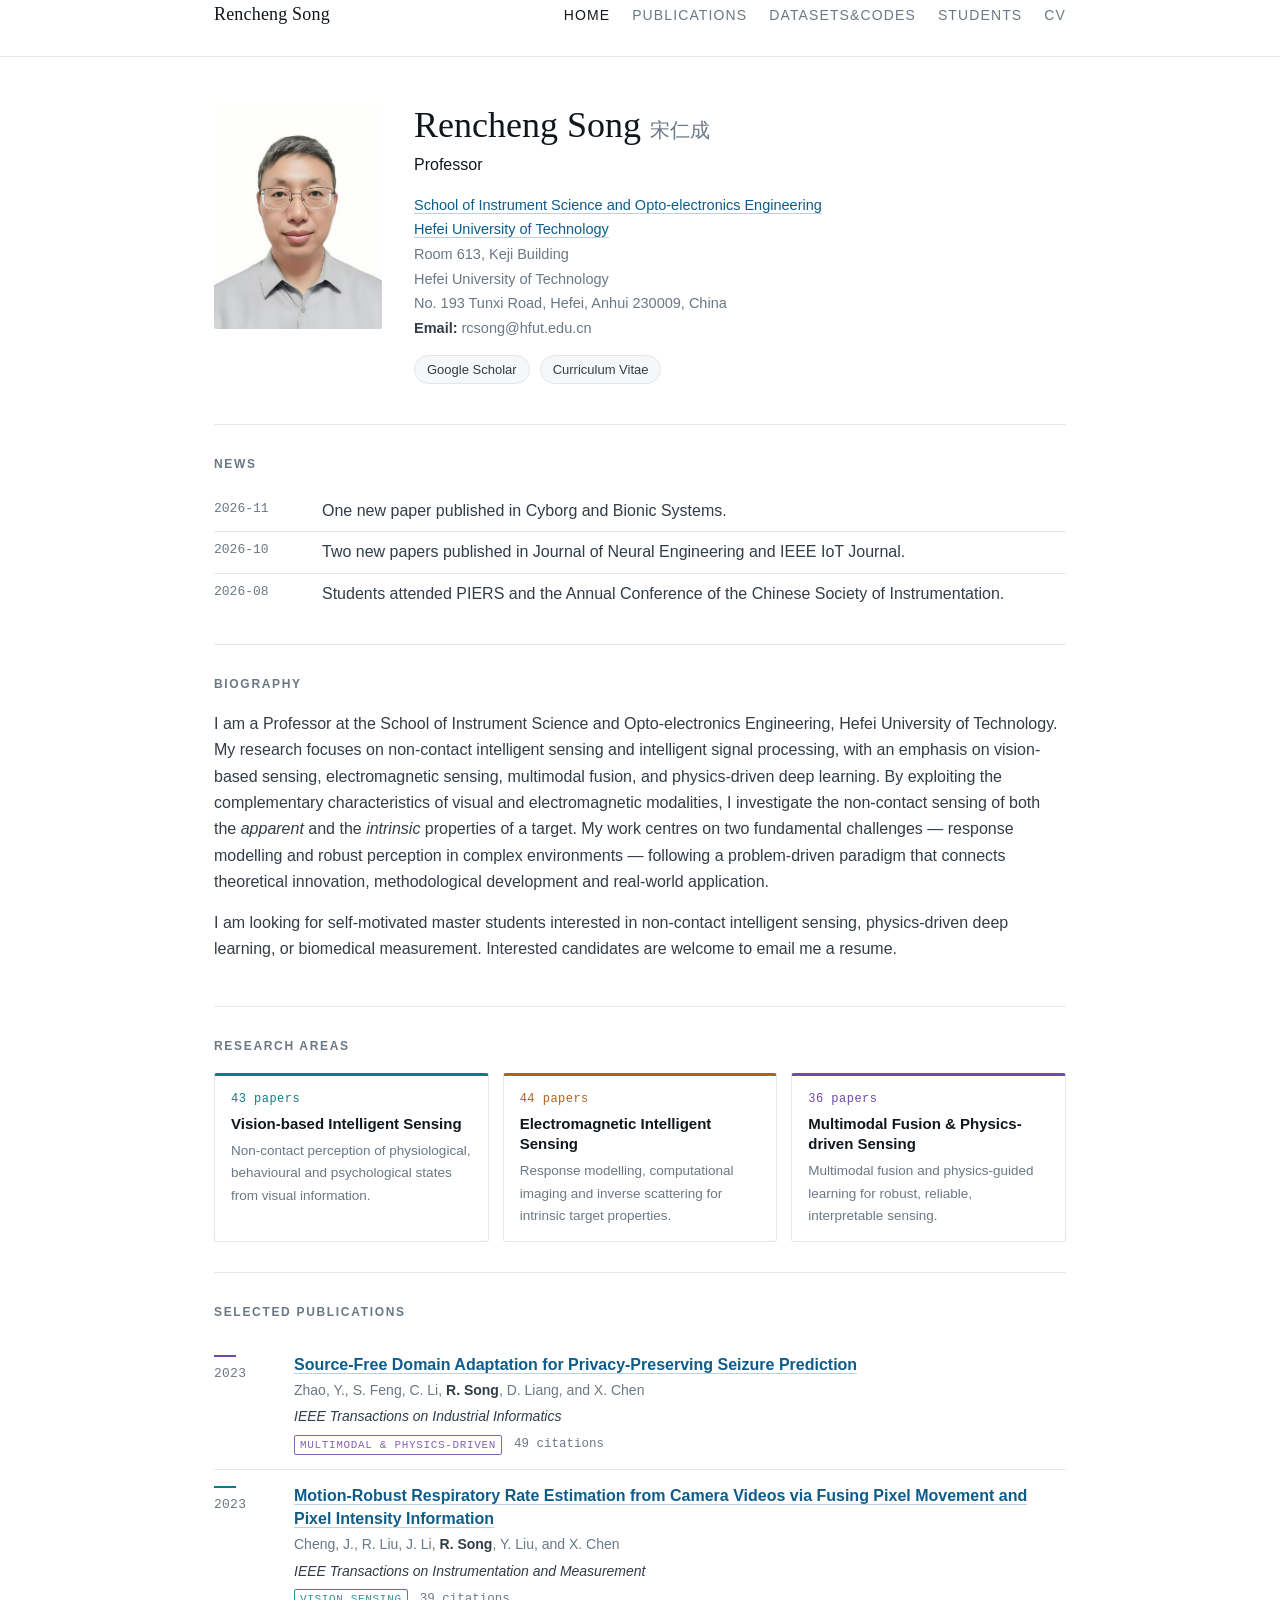
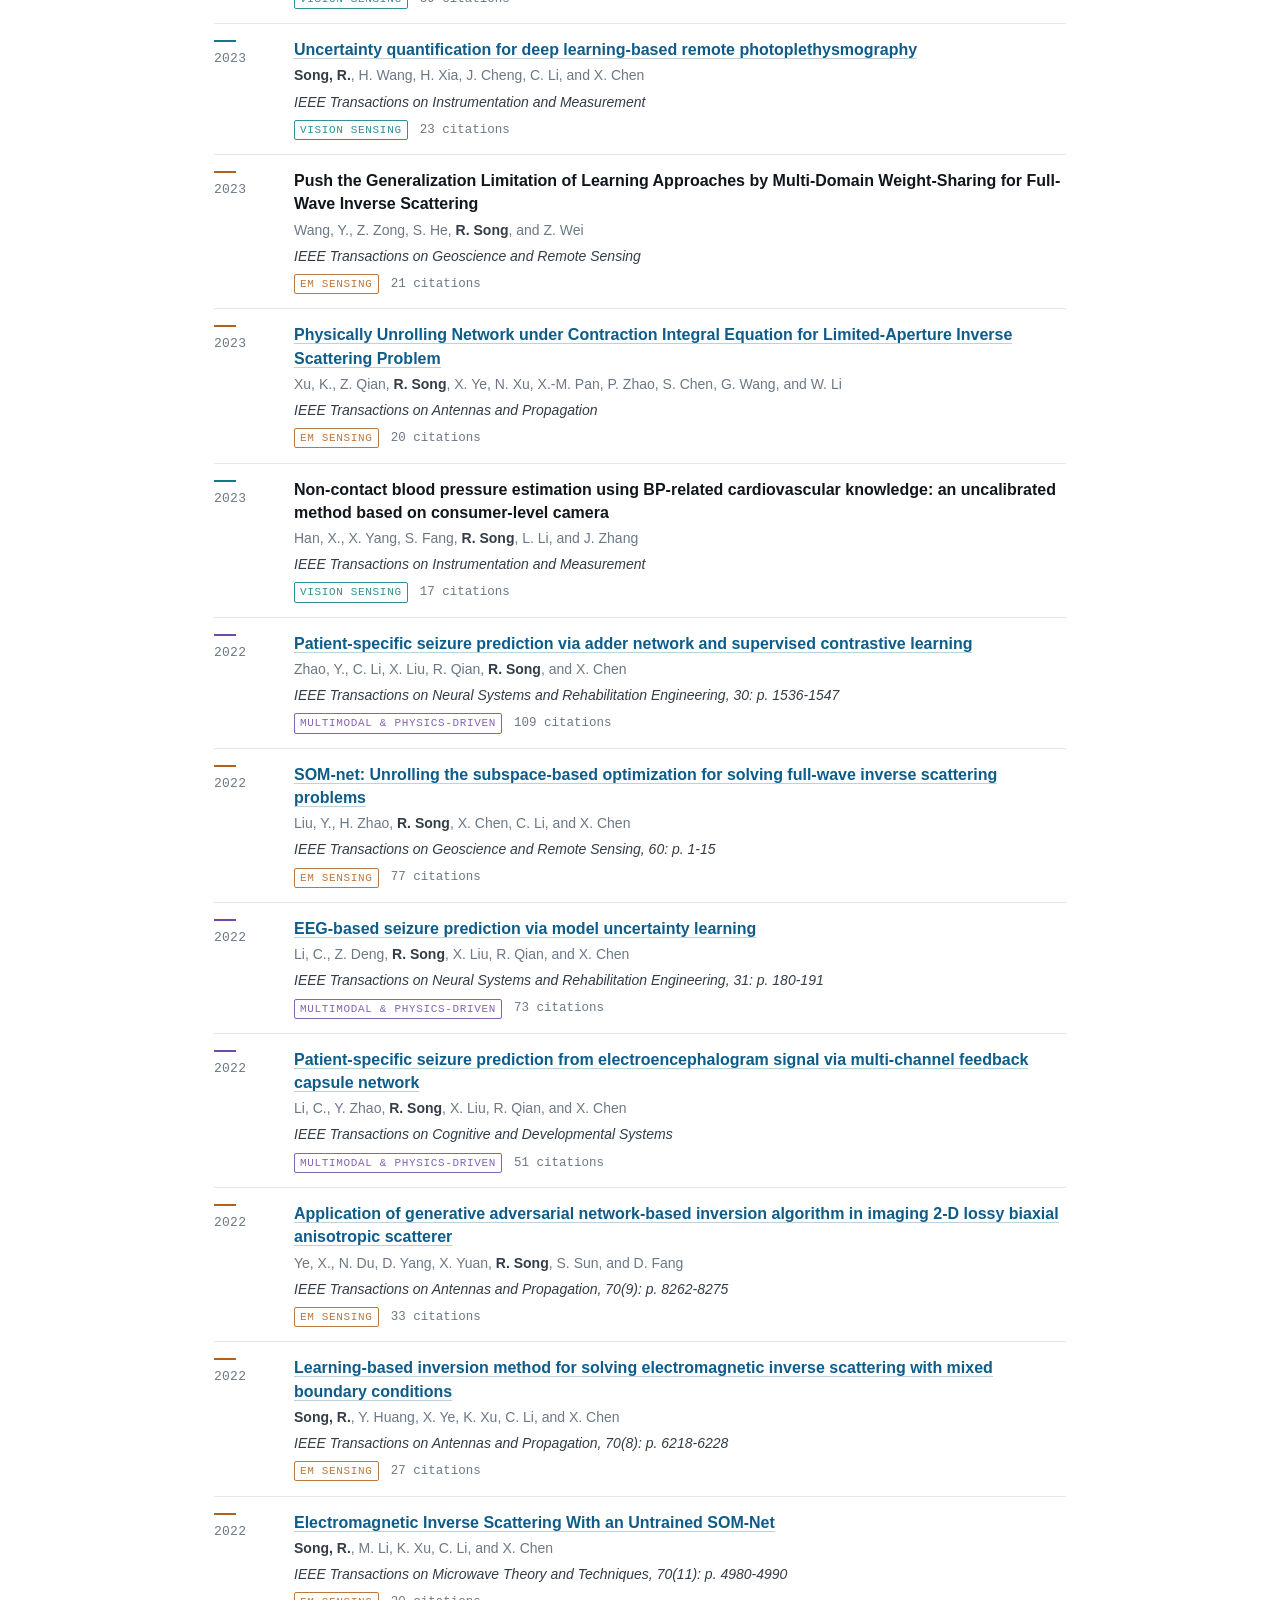
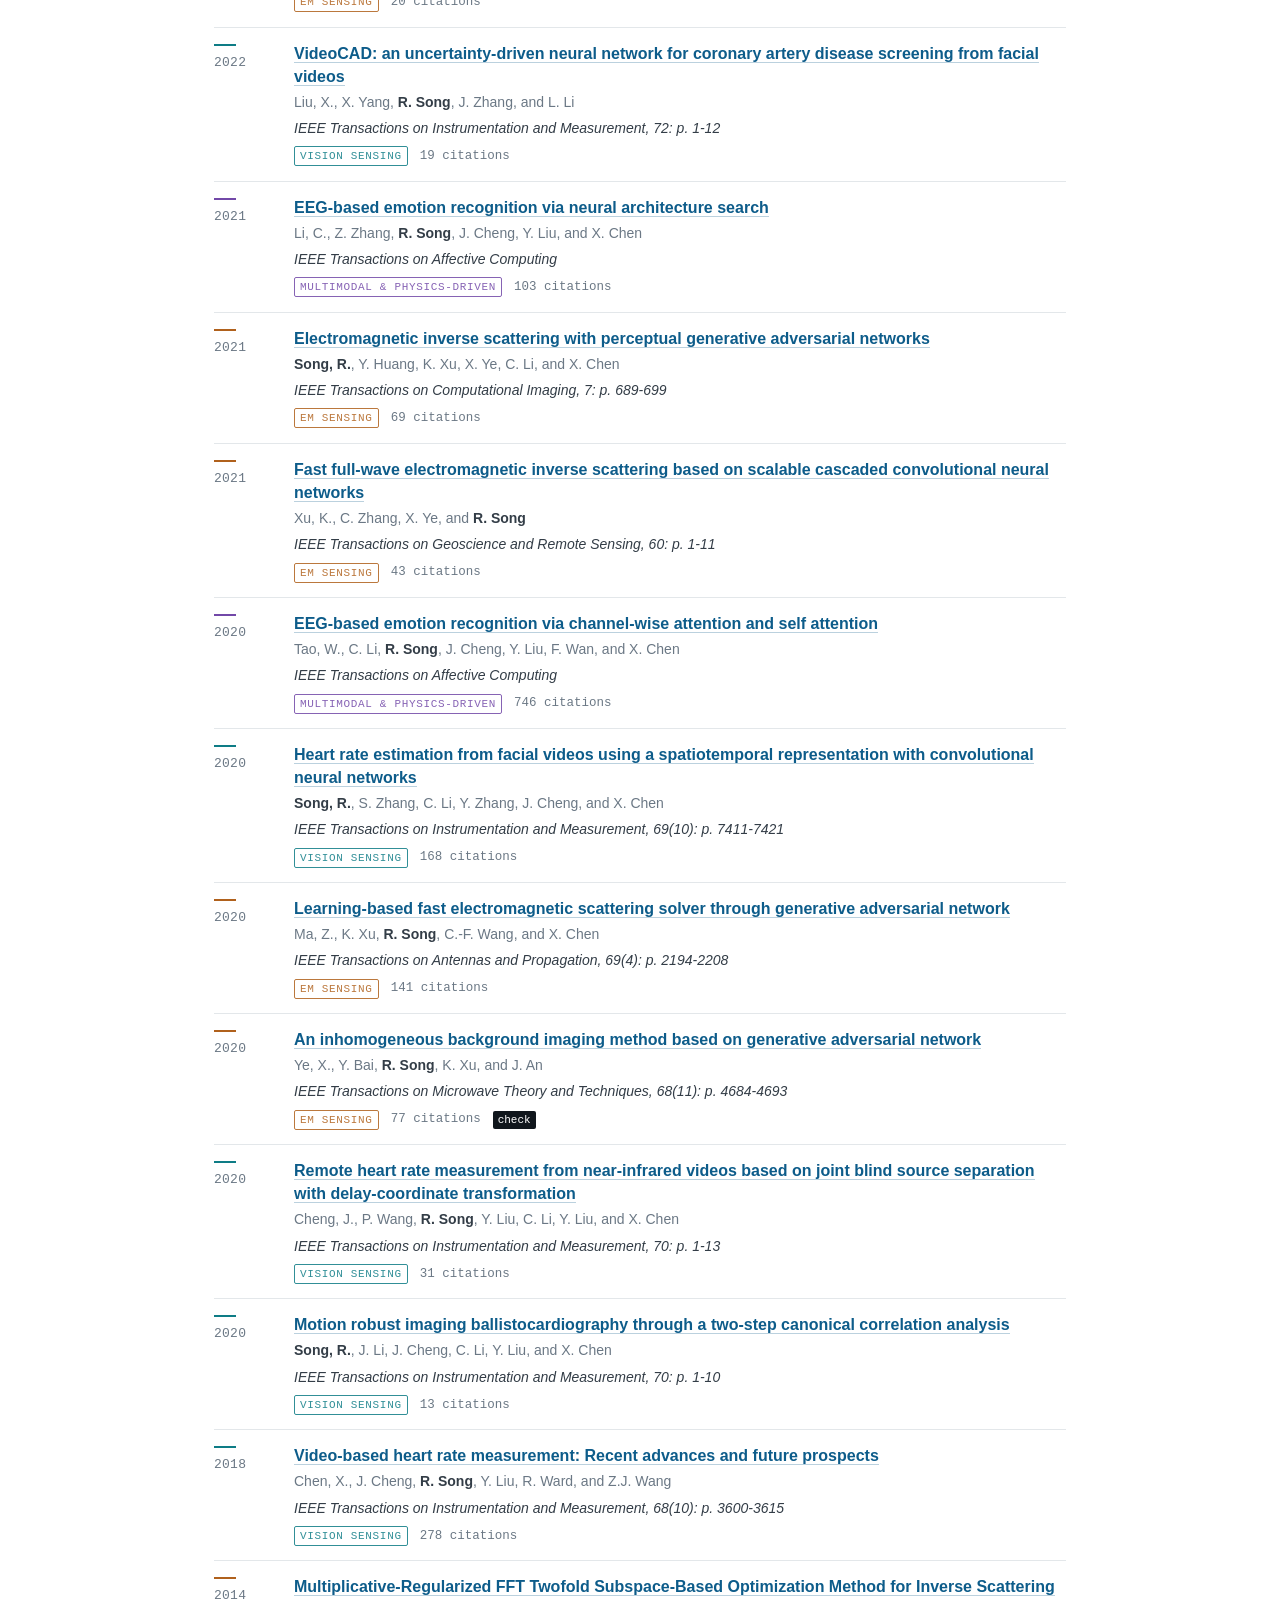
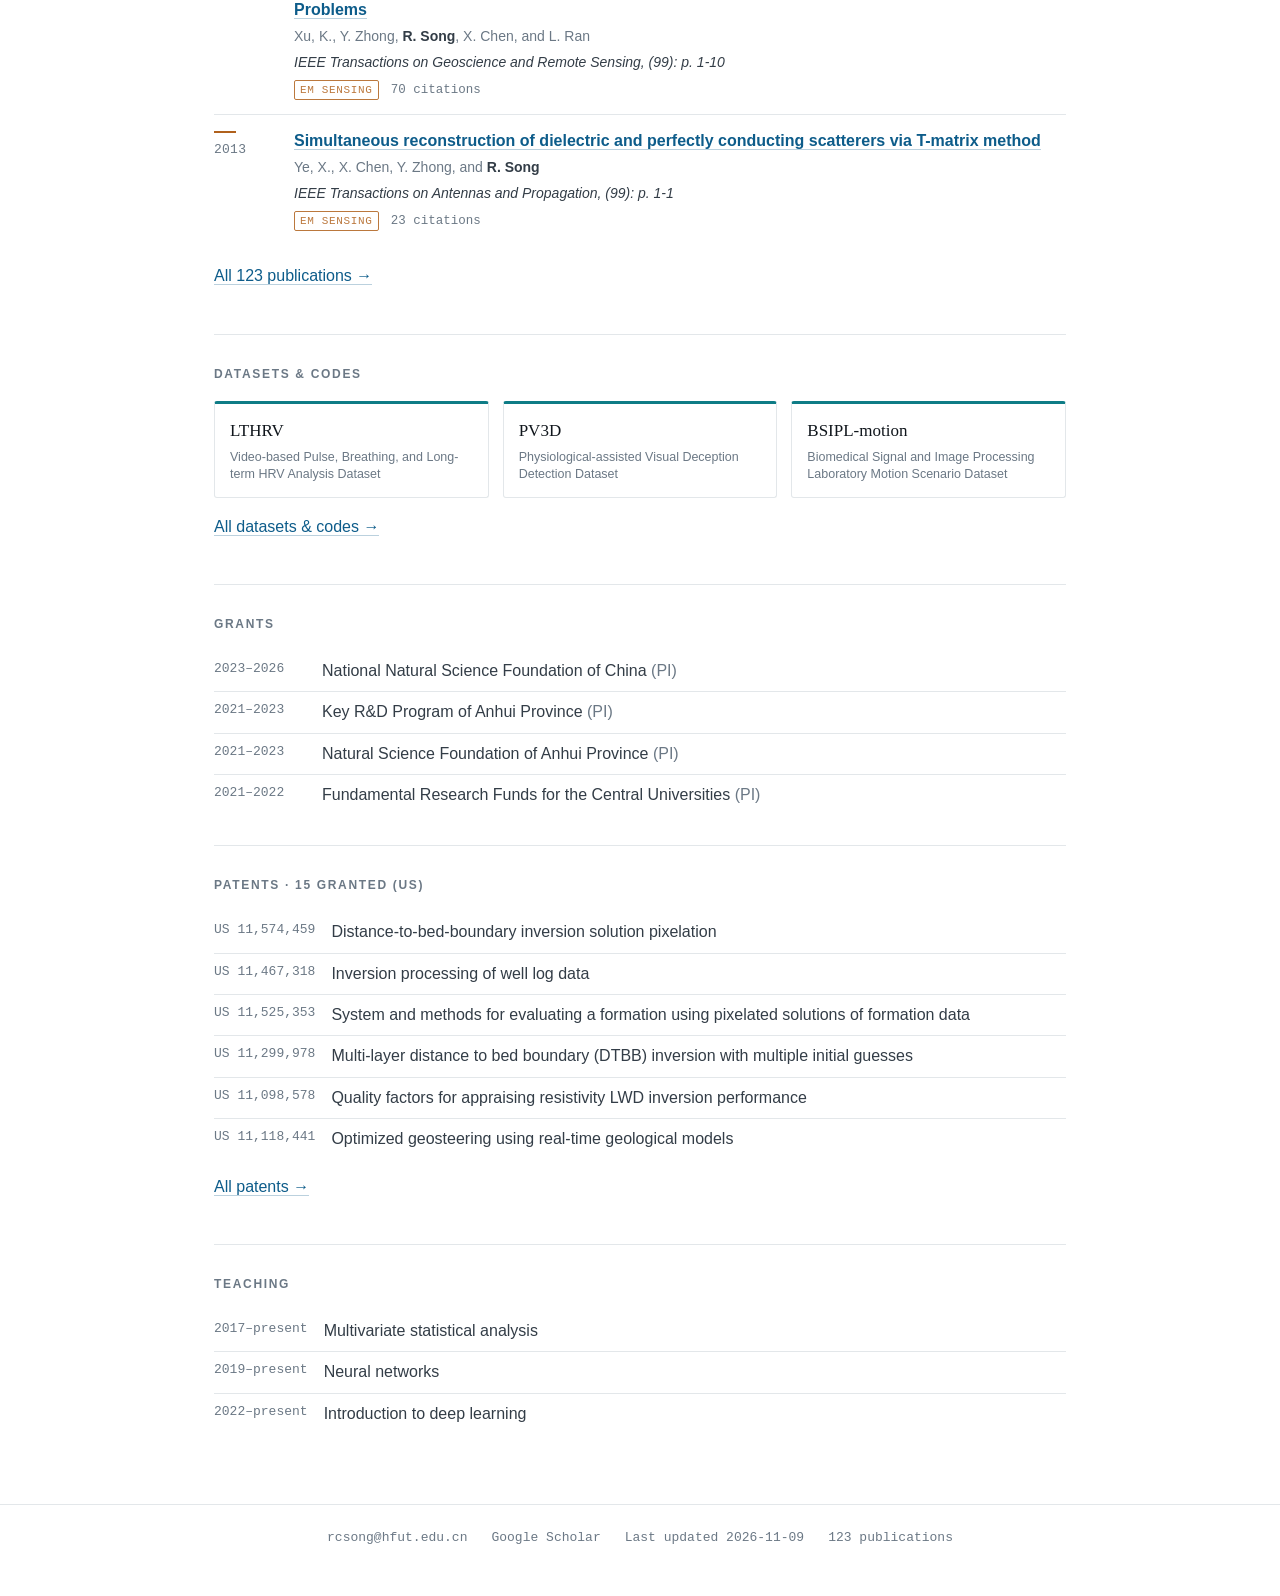
==== commit d0b9b12f: "build: regenerate pages" ====
--- a/index.html
+++ b/index.html
@@ -420,7 +420,7 @@
 <footer><div class="wrap" style="display:flex;flex-wrap:wrap;gap:10px 24px;padding:0">
   <span>rcsong@hfut.edu.cn</span>
   <a href="https://scholar.google.com/citations?user=GH-rVCUAAAAJ&amp;hl=en">Google Scholar</a>
-  <span>Last updated 2026-11-01</span>
+  <span>Last updated 2026-11-09</span>
   <span>123 publications</span>
 </div></footer>
 
